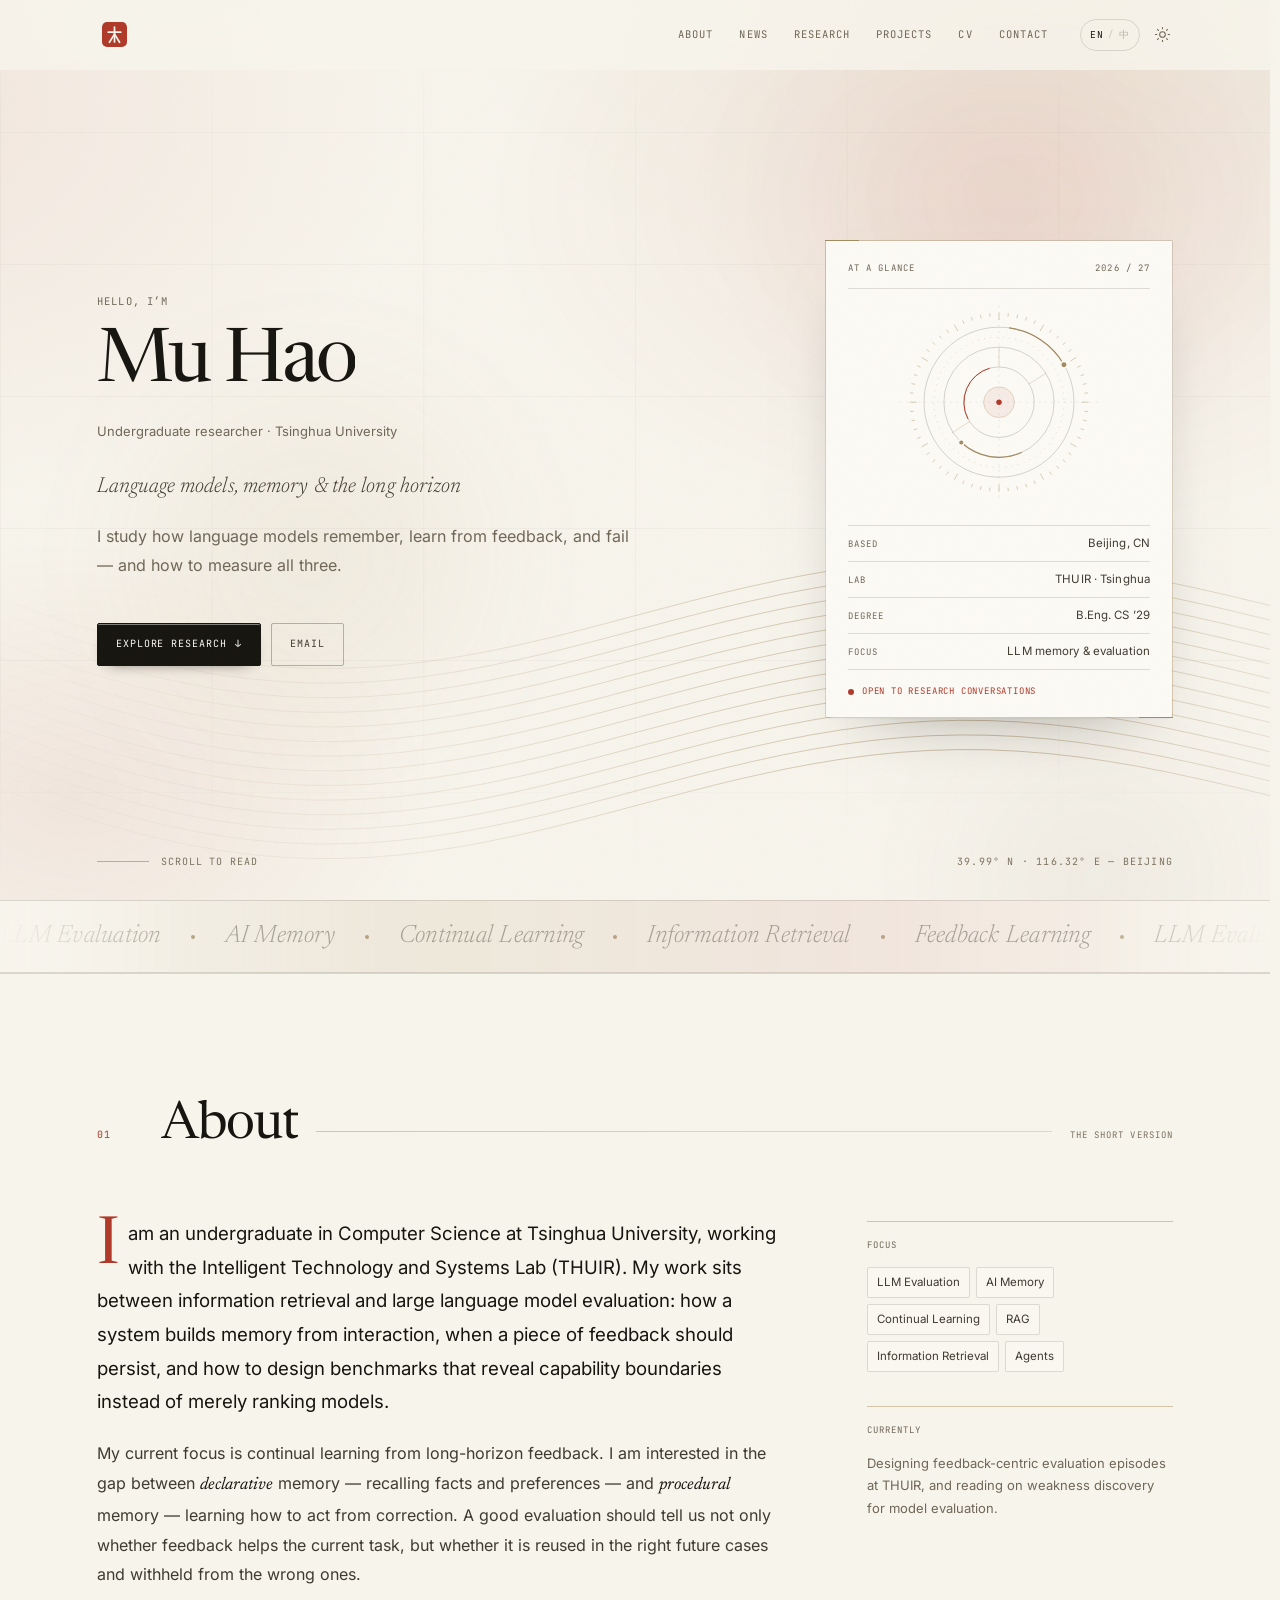
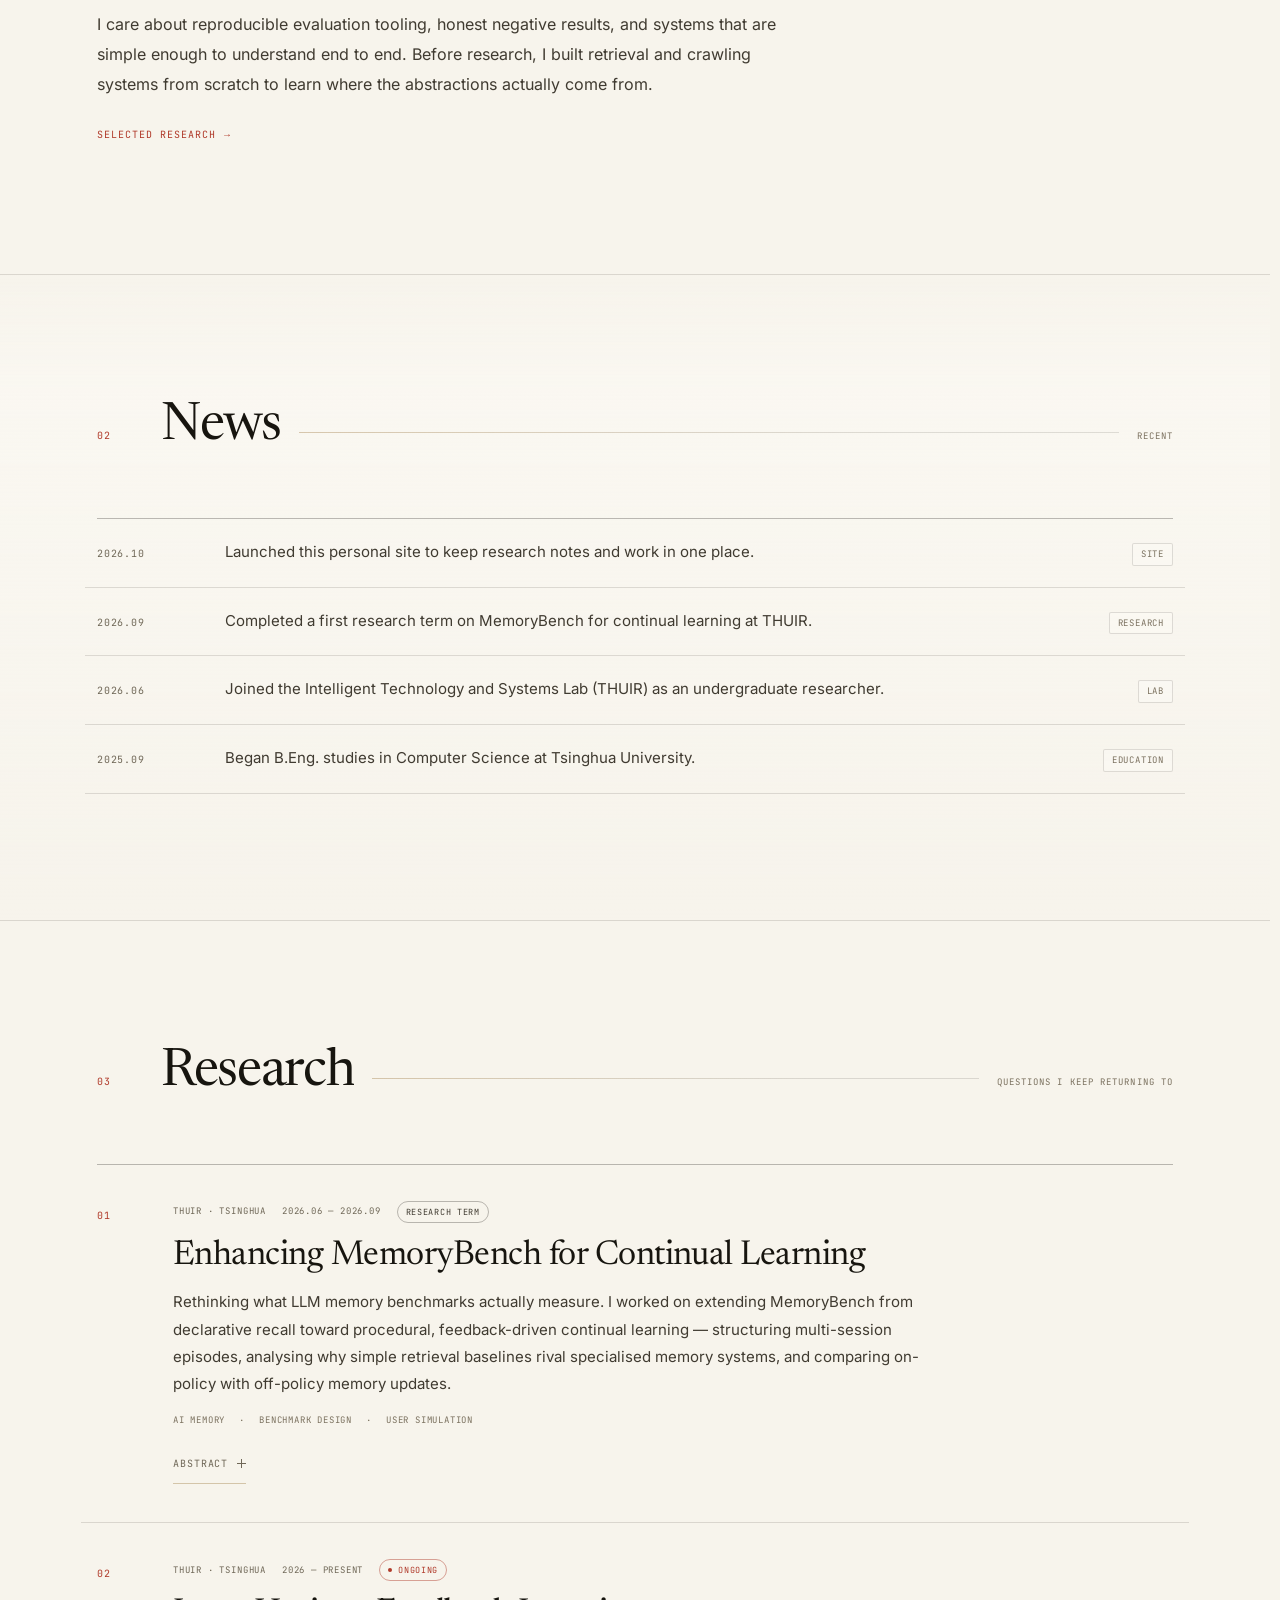
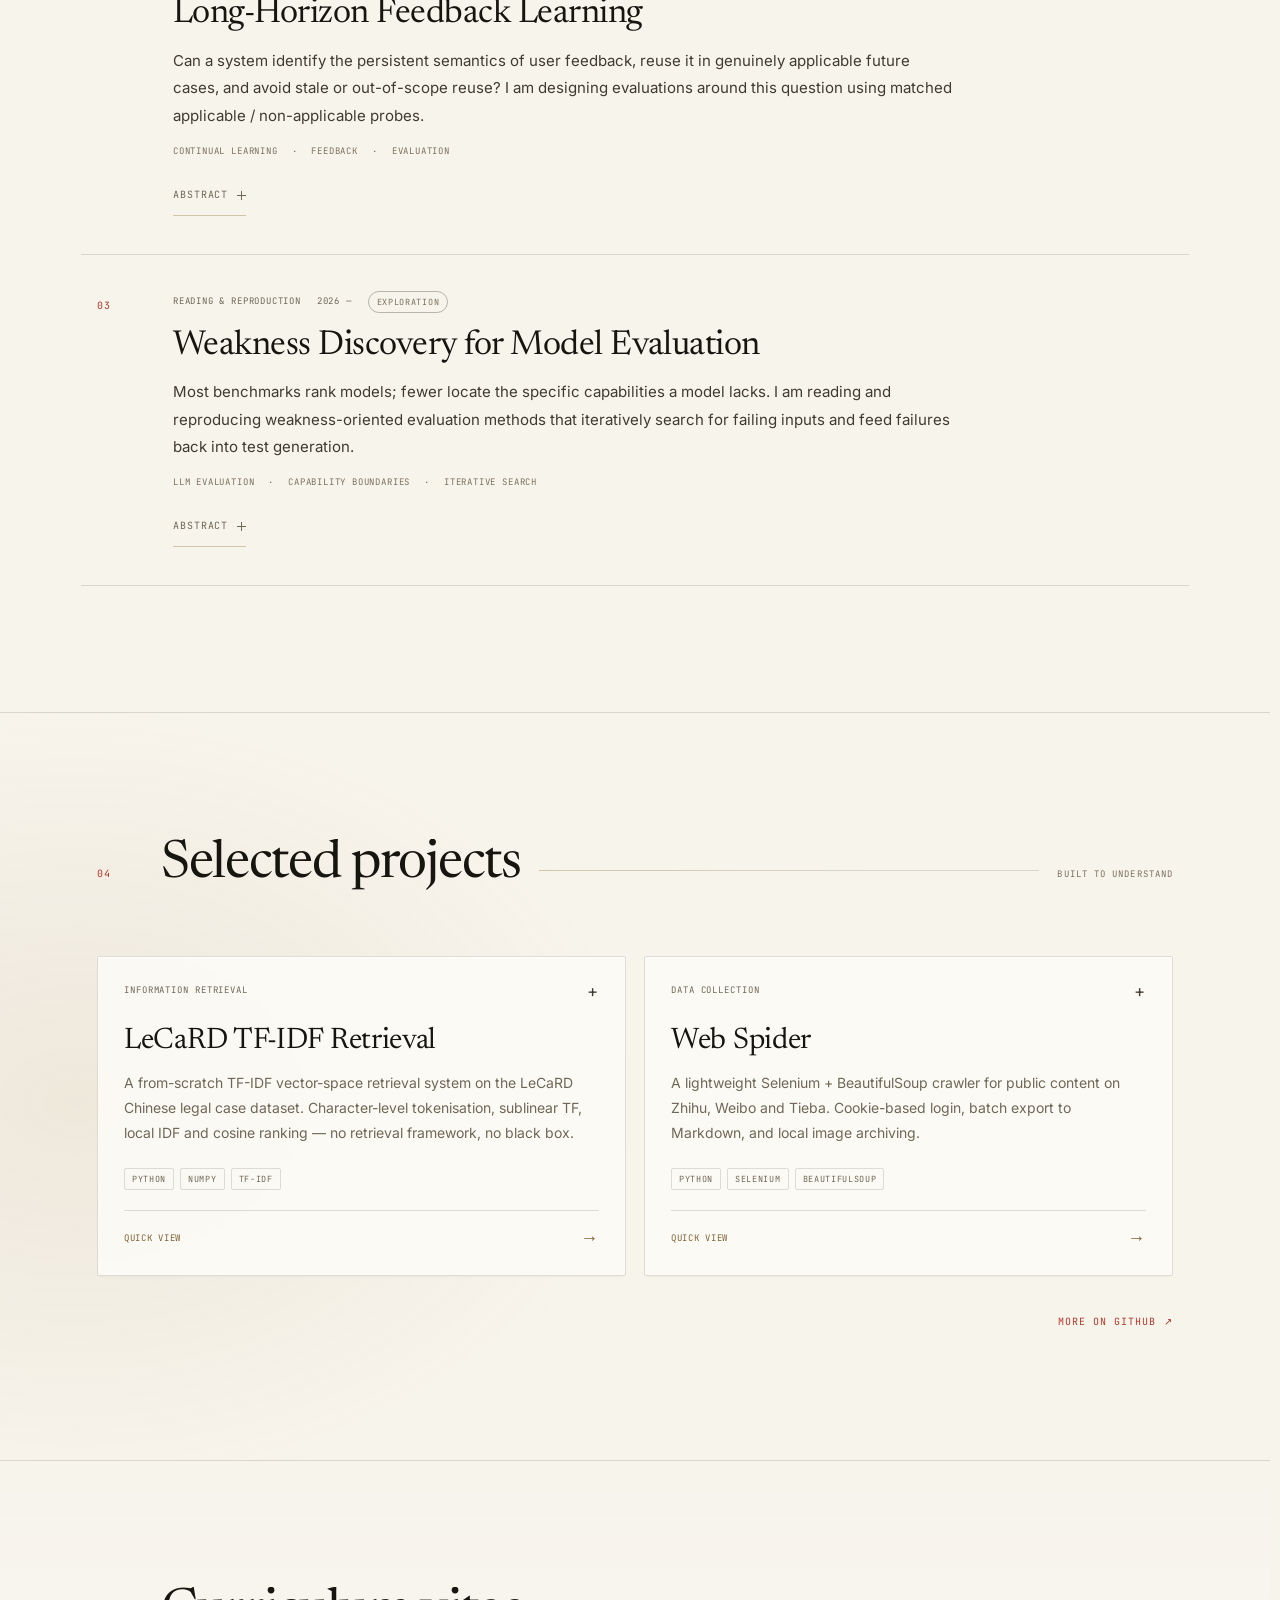
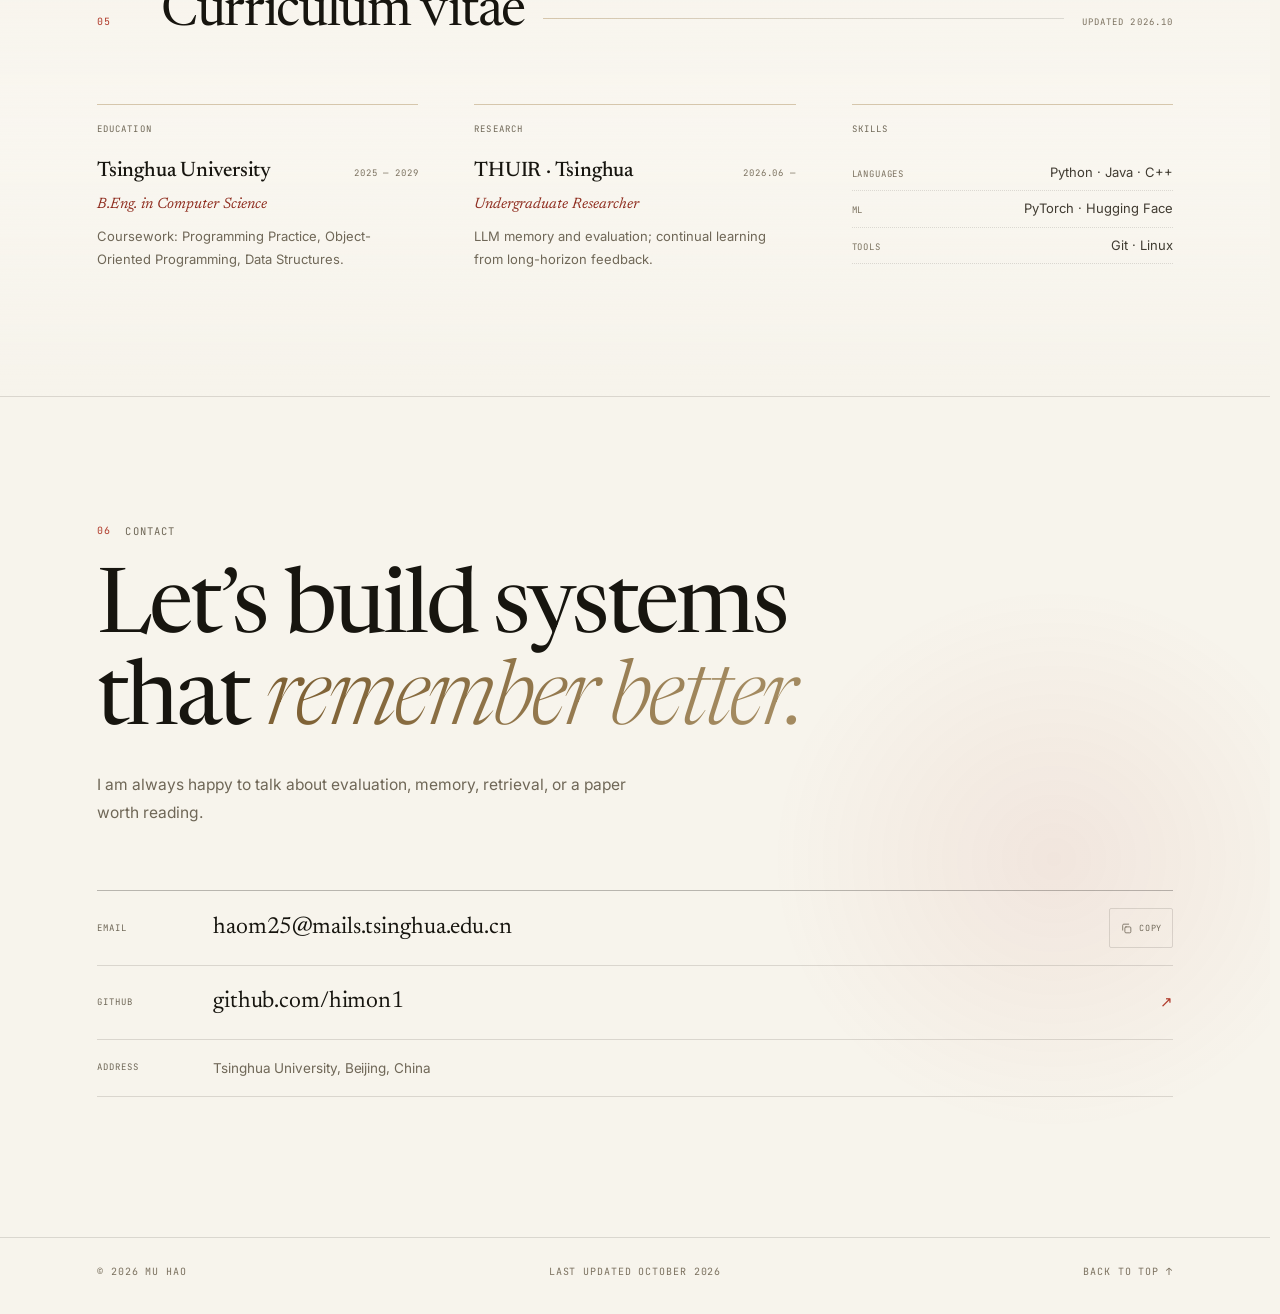
==== index.html @ 233ea1fc "Add flowing hero lines and project preview drawer; restore dial and closing theme" ====
<!doctype html>
<html lang="en" data-theme="light">
<head>
  <meta charset="utf-8">
  <meta name="viewport" content="width=device-width, initial-scale=1">
  <title>Mu Hao · LLM Evaluation &amp; Memory</title>
  <meta name="description" content="Mu Hao is an undergraduate in Computer Science at Tsinghua University, working on large language model evaluation, memory, and long-horizon feedback learning at THUIR.">
  <meta name="author" content="Mu Hao">
  <meta name="theme-color" content="#f7f4ec" media="(prefers-color-scheme: light)">
  <meta name="theme-color" content="#111210" media="(prefers-color-scheme: dark)">

  <meta property="og:type" content="profile">
  <meta property="og:title" content="Mu Hao · LLM Evaluation &amp; Memory">
  <meta property="og:description" content="Undergraduate researcher at Tsinghua University working on language model evaluation, memory, and continual learning.">
  <meta property="og:url" content="https://himon1.github.io/">
  <meta property="og:image" content="https://himon1.github.io/assets/img/social-card.png">
  <meta property="og:image:width" content="1200">
  <meta property="og:image:height" content="630">
  <meta name="twitter:card" content="summary_large_image">
  <meta name="twitter:title" content="Mu Hao · LLM Evaluation &amp; Memory">
  <meta name="twitter:description" content="Undergraduate researcher at Tsinghua University working on language model evaluation, memory, and continual learning.">
  <meta name="twitter:image" content="https://himon1.github.io/assets/img/social-card.png">

  <link rel="icon" href="assets/img/favicon.svg" type="image/svg+xml">
  <link rel="apple-touch-icon" href="assets/img/apple-touch-icon.png">
  <link rel="preload" href="assets/fonts/newsreader-latin.woff2" as="font" type="font/woff2" crossorigin>
  <link rel="preload" href="assets/fonts/newsreader-italic-latin.woff2" as="font" type="font/woff2" crossorigin>
  <link rel="preload" href="assets/fonts/inter-latin.woff2" as="font" type="font/woff2" crossorigin>
  <link rel="stylesheet" href="assets/css/style.css?v=visual-experiences">

  <script>
    // Apply the saved theme and language before first paint to avoid a flash.
    (function () {
      try {
        var t = localStorage.getItem('hm-theme');
        if (t !== 'light' && t !== 'dark') t = window.matchMedia('(prefers-color-scheme: dark)').matches ? 'dark' : 'light';
        document.documentElement.setAttribute('data-theme', t);
        var l = localStorage.getItem('hm-lang');
        if (l === 'zh' || l === 'en') document.documentElement.setAttribute('lang', l);
      } catch (e) {}
    })();
  </script>

  <script type="application/ld+json">
    {
      "@context": "https://schema.org",
      "@type": "Person",
      "name": "Mu Hao",
      "alternateName": "郝木",
      "url": "https://himon1.github.io/",
      "email": "haom25@mails.tsinghua.edu.cn",
      "affiliation": { "@type": "CollegeOrUniversity", "name": "Tsinghua University" },
      "knowsAbout": ["Large Language Models", "Information Retrieval", "LLM Evaluation", "AI Memory", "Continual Learning"],
      "sameAs": ["https://github.com/himon1"]
    }
  </script>
</head>

<body>
  <a class="skip-link" href="#main"><span data-lang="en">Skip to content</span><span data-lang="zh">跳到正文</span></a>

  <header class="site-header" id="siteHeader">
    <div class="header-inner">
      <a class="brand" href="#top" aria-label="Back to top" title="Back to top">
        <svg class="brand-seal" viewBox="0 0 64 64" aria-hidden="true">
          <rect width="64" height="64" rx="13" fill="currentColor"/>
          <g fill="none" stroke="#f7f4ec" stroke-width="4.4" stroke-linecap="round">
            <path d="M32 13v38"/><path d="M16 26h32"/><path d="M32 31 19 52"/><path d="M32 31 45 52"/>
          </g>
        </svg>
      </a>

      <nav class="nav" id="primaryNav" aria-label="Sections">
        <a href="#about" data-section="about"><span data-lang="en">About</span><span data-lang="zh">关于</span></a>
        <a href="#news" data-section="news"><span data-lang="en">News</span><span data-lang="zh">动态</span></a>
        <a href="#research" data-section="research"><span data-lang="en">Research</span><span data-lang="zh">研究</span></a>
        <a href="#projects" data-section="projects"><span data-lang="en">Projects</span><span data-lang="zh">项目</span></a>
        <a href="#cv" data-section="cv"><span data-lang="en">CV</span><span data-lang="zh">简历</span></a>
        <a href="#contact" data-section="contact"><span data-lang="en">Contact</span><span data-lang="zh">联系</span></a>
      </nav>

      <div class="controls">
        <button class="ctrl lang-btn" id="langToggle" type="button" aria-label="Switch language / 切换语言">
          <span data-lang-code="en">EN</span><span class="ctrl-sep" aria-hidden="true">/</span><span data-lang-code="zh">中</span>
        </button>
        <button class="ctrl icon-btn" id="themeToggle" type="button" aria-label="Toggle colour theme">
          <svg class="icon-sun" viewBox="0 0 24 24" aria-hidden="true"><circle cx="12" cy="12" r="4"/><path d="M12 2v2M12 20v2M4.9 4.9l1.4 1.4M17.7 17.7l1.4 1.4M2 12h2M20 12h2M4.9 19.1l1.4-1.4M17.7 6.3l1.4-1.4"/></svg>
          <svg class="icon-moon" viewBox="0 0 24 24" aria-hidden="true"><path d="M20 14.5A8.5 8.5 0 0 1 9.5 4a8.5 8.5 0 1 0 10.5 10.5Z"/></svg>
        </button>
        <button class="ctrl menu-btn" id="menuToggle" type="button" aria-expanded="false" aria-controls="primaryNav" aria-label="Open menu">
          <span></span><span></span>
        </button>
      </div>
    </div>
    <div class="read-progress" aria-hidden="true"><span id="progressBar"></span></div>
  </header>

  <div class="menu-backdrop" id="menuBackdrop" hidden aria-hidden="true"></div>

  <nav class="side-rail" id="sideRail" aria-label="Section index">
    <a href="#about" data-section="about"><span class="rail-label"><span data-lang="en">About</span><span data-lang="zh">关于</span></span><span class="rail-dot"></span></a>
    <a href="#news" data-section="news"><span class="rail-label"><span data-lang="en">News</span><span data-lang="zh">动态</span></span><span class="rail-dot"></span></a>
    <a href="#research" data-section="research"><span class="rail-label"><span data-lang="en">Research</span><span data-lang="zh">研究</span></span><span class="rail-dot"></span></a>
    <a href="#projects" data-section="projects"><span class="rail-label"><span data-lang="en">Work</span><span data-lang="zh">项目</span></span><span class="rail-dot"></span></a>
    <a href="#cv" data-section="cv"><span class="rail-label"><span data-lang="en">CV</span><span data-lang="zh">简历</span></span><span class="rail-dot"></span></a>
    <a href="#contact" data-section="contact"><span class="rail-label"><span data-lang="en">Contact</span><span data-lang="zh">联系</span></span><span class="rail-dot"></span></a>
  </nav>

  <main id="main">
    <!-- ───────────────────────────── HERO ───────────────────────────── -->
    <section class="hero" id="top">
      <div class="hero-aurora" aria-hidden="true">
        <span class="aurora aurora-1"></span>
        <span class="aurora aurora-2"></span>
        <span class="aurora aurora-3"></span>
      </div>
      <div class="hero-bg" aria-hidden="true"></div>
      <svg class="hero-flow" viewBox="0 0 1400 800" preserveAspectRatio="none" aria-hidden="true">
        <defs><linearGradient id="heroFlowGold"><stop offset="0" stop-opacity="0"/><stop offset=".35" stop-opacity=".14"/><stop offset=".75" stop-opacity=".52"/><stop offset="1" stop-opacity=".12"/></linearGradient></defs>
        <g fill="none" stroke="url(#heroFlowGold)" stroke-width="1" vector-effect="non-scaling-stroke">
          <path d="M-80.0 495.7L-47.5 505.4L-15.0 515.4L17.5 525.4L50.0 535.3L82.5 545.0L115.0 554.3L147.5 563.1L180.0 571.2L212.5 578.6L245.0 585.1L277.5 590.5L310.0 595.0L342.5 598.3L375.0 600.5L407.5 601.5L440.0 601.4L472.5 600.2L505.0 597.8L537.5 594.5L570.0 590.2L602.5 585.1L635.0 579.3L667.5 572.8L700.0 565.9L732.5 558.6L765.0 551.2L797.5 543.7L830.0 536.3L862.5 529.2L895.0 522.4L927.5 516.1L960.0 510.5L992.5 505.5L1025.0 501.4L1057.5 498.1L1090.0 495.8L1122.5 494.4L1155.0 494.0L1187.5 494.6L1220.0 496.0L1252.5 498.4L1285.0 501.6L1317.5 505.5L1350.0 510.1L1382.5 515.3L1415.0 520.8L1447.5 526.7L1480.0 532.7"/>
          <path d="M-80.0 508.7L-47.5 518.4L-15.0 528.4L17.5 538.4L50.0 548.3L82.5 558.0L115.0 567.3L147.5 576.1L180.0 584.2L212.5 591.6L245.0 598.1L277.5 603.5L310.0 608.0L342.5 611.3L375.0 613.5L407.5 614.5L440.0 614.4L472.5 613.2L505.0 610.8L537.5 607.5L570.0 603.2L602.5 598.1L635.0 592.3L667.5 585.8L700.0 578.9L732.5 571.6L765.0 564.2L797.5 556.7L830.0 549.3L862.5 542.2L895.0 535.4L927.5 529.1L960.0 523.5L992.5 518.5L1025.0 514.4L1057.5 511.1L1090.0 508.8L1122.5 507.4L1155.0 507.0L1187.5 507.6L1220.0 509.0L1252.5 511.4L1285.0 514.6L1317.5 518.5L1350.0 523.1L1382.5 528.3L1415.0 533.8L1447.5 539.7L1480.0 545.7"/>
          <path d="M-80.0 521.7L-47.5 531.4L-15.0 541.4L17.5 551.4L50.0 561.3L82.5 571.0L115.0 580.3L147.5 589.1L180.0 597.2L212.5 604.6L245.0 611.1L277.5 616.5L310.0 621.0L342.5 624.3L375.0 626.5L407.5 627.5L440.0 627.4L472.5 626.2L505.0 623.8L537.5 620.5L570.0 616.2L602.5 611.1L635.0 605.3L667.5 598.8L700.0 591.9L732.5 584.6L765.0 577.2L797.5 569.7L830.0 562.3L862.5 555.2L895.0 548.4L927.5 542.1L960.0 536.5L992.5 531.5L1025.0 527.4L1057.5 524.1L1090.0 521.8L1122.5 520.4L1155.0 520.0L1187.5 520.6L1220.0 522.0L1252.5 524.4L1285.0 527.6L1317.5 531.5L1350.0 536.1L1382.5 541.3L1415.0 546.8L1447.5 552.7L1480.0 558.7"/>
          <path d="M-80.0 534.7L-47.5 544.4L-15.0 554.4L17.5 564.4L50.0 574.3L82.5 584.0L115.0 593.3L147.5 602.1L180.0 610.2L212.5 617.6L245.0 624.1L277.5 629.5L310.0 634.0L342.5 637.3L375.0 639.5L407.5 640.5L440.0 640.4L472.5 639.2L505.0 636.8L537.5 633.5L570.0 629.2L602.5 624.1L635.0 618.3L667.5 611.8L700.0 604.9L732.5 597.6L765.0 590.2L797.5 582.7L830.0 575.3L862.5 568.2L895.0 561.4L927.5 555.1L960.0 549.5L992.5 544.5L1025.0 540.4L1057.5 537.1L1090.0 534.8L1122.5 533.4L1155.0 533.0L1187.5 533.6L1220.0 535.0L1252.5 537.4L1285.0 540.6L1317.5 544.5L1350.0 549.1L1382.5 554.3L1415.0 559.8L1447.5 565.7L1480.0 571.7"/>
          <path d="M-80.0 547.7L-47.5 557.4L-15.0 567.4L17.5 577.4L50.0 587.3L82.5 597.0L115.0 606.3L147.5 615.1L180.0 623.2L212.5 630.6L245.0 637.1L277.5 642.5L310.0 647.0L342.5 650.3L375.0 652.5L407.5 653.5L440.0 653.4L472.5 652.2L505.0 649.8L537.5 646.5L570.0 642.2L602.5 637.1L635.0 631.3L667.5 624.8L700.0 617.9L732.5 610.6L765.0 603.2L797.5 595.7L830.0 588.3L862.5 581.2L895.0 574.4L927.5 568.1L960.0 562.5L992.5 557.5L1025.0 553.4L1057.5 550.1L1090.0 547.8L1122.5 546.4L1155.0 546.0L1187.5 546.6L1220.0 548.0L1252.5 550.4L1285.0 553.6L1317.5 557.5L1350.0 562.1L1382.5 567.3L1415.0 572.8L1447.5 578.7L1480.0 584.7"/>
          <path d="M-80.0 560.7L-47.5 570.4L-15.0 580.4L17.5 590.4L50.0 600.3L82.5 610.0L115.0 619.3L147.5 628.1L180.0 636.2L212.5 643.6L245.0 650.1L277.5 655.5L310.0 660.0L342.5 663.3L375.0 665.5L407.5 666.5L440.0 666.4L472.5 665.2L505.0 662.8L537.5 659.5L570.0 655.2L602.5 650.1L635.0 644.3L667.5 637.8L700.0 630.9L732.5 623.6L765.0 616.2L797.5 608.7L830.0 601.3L862.5 594.2L895.0 587.4L927.5 581.1L960.0 575.5L992.5 570.5L1025.0 566.4L1057.5 563.1L1090.0 560.8L1122.5 559.4L1155.0 559.0L1187.5 559.6L1220.0 561.0L1252.5 563.4L1285.0 566.6L1317.5 570.5L1350.0 575.1L1382.5 580.3L1415.0 585.8L1447.5 591.7L1480.0 597.7"/>
          <path d="M-80.0 573.7L-47.5 583.4L-15.0 593.4L17.5 603.4L50.0 613.3L82.5 623.0L115.0 632.3L147.5 641.1L180.0 649.2L212.5 656.6L245.0 663.1L277.5 668.5L310.0 673.0L342.5 676.3L375.0 678.5L407.5 679.5L440.0 679.4L472.5 678.2L505.0 675.8L537.5 672.5L570.0 668.2L602.5 663.1L635.0 657.3L667.5 650.8L700.0 643.9L732.5 636.6L765.0 629.2L797.5 621.7L830.0 614.3L862.5 607.2L895.0 600.4L927.5 594.1L960.0 588.5L992.5 583.5L1025.0 579.4L1057.5 576.1L1090.0 573.8L1122.5 572.4L1155.0 572.0L1187.5 572.6L1220.0 574.0L1252.5 576.4L1285.0 579.6L1317.5 583.5L1350.0 588.1L1382.5 593.3L1415.0 598.8L1447.5 604.7L1480.0 610.7"/>
          <path d="M-80.0 586.7L-47.5 596.4L-15.0 606.4L17.5 616.4L50.0 626.3L82.5 636.0L115.0 645.3L147.5 654.1L180.0 662.2L212.5 669.6L245.0 676.1L277.5 681.5L310.0 686.0L342.5 689.3L375.0 691.5L407.5 692.5L440.0 692.4L472.5 691.2L505.0 688.8L537.5 685.5L570.0 681.2L602.5 676.1L635.0 670.3L667.5 663.8L700.0 656.9L732.5 649.6L765.0 642.2L797.5 634.7L830.0 627.3L862.5 620.2L895.0 613.4L927.5 607.1L960.0 601.5L992.5 596.5L1025.0 592.4L1057.5 589.1L1090.0 586.8L1122.5 585.4L1155.0 585.0L1187.5 585.6L1220.0 587.0L1252.5 589.4L1285.0 592.6L1317.5 596.5L1350.0 601.1L1382.5 606.3L1415.0 611.8L1447.5 617.7L1480.0 623.7"/>
          <path d="M-80.0 599.7L-47.5 609.4L-15.0 619.4L17.5 629.4L50.0 639.3L82.5 649.0L115.0 658.3L147.5 667.1L180.0 675.2L212.5 682.6L245.0 689.1L277.5 694.5L310.0 699.0L342.5 702.3L375.0 704.5L407.5 705.5L440.0 705.4L472.5 704.2L505.0 701.8L537.5 698.5L570.0 694.2L602.5 689.1L635.0 683.3L667.5 676.8L700.0 669.9L732.5 662.6L765.0 655.2L797.5 647.7L830.0 640.3L862.5 633.2L895.0 626.4L927.5 620.1L960.0 614.5L992.5 609.5L1025.0 605.4L1057.5 602.1L1090.0 599.8L1122.5 598.4L1155.0 598.0L1187.5 598.6L1220.0 600.0L1252.5 602.4L1285.0 605.6L1317.5 609.5L1350.0 614.1L1382.5 619.3L1415.0 624.8L1447.5 630.7L1480.0 636.7"/>
          <path d="M-80.0 612.7L-47.5 622.4L-15.0 632.4L17.5 642.4L50.0 652.3L82.5 662.0L115.0 671.3L147.5 680.1L180.0 688.2L212.5 695.6L245.0 702.1L277.5 707.5L310.0 712.0L342.5 715.3L375.0 717.5L407.5 718.5L440.0 718.4L472.5 717.2L505.0 714.8L537.5 711.5L570.0 707.2L602.5 702.1L635.0 696.3L667.5 689.8L700.0 682.9L732.5 675.6L765.0 668.2L797.5 660.7L830.0 653.3L862.5 646.2L895.0 639.4L927.5 633.1L960.0 627.5L992.5 622.5L1025.0 618.4L1057.5 615.1L1090.0 612.8L1122.5 611.4L1155.0 611.0L1187.5 611.6L1220.0 613.0L1252.5 615.4L1285.0 618.6L1317.5 622.5L1350.0 627.1L1382.5 632.3L1415.0 637.8L1447.5 643.7L1480.0 649.7"/>
          <path d="M-80.0 625.7L-47.5 635.4L-15.0 645.4L17.5 655.4L50.0 665.3L82.5 675.0L115.0 684.3L147.5 693.1L180.0 701.2L212.5 708.6L245.0 715.1L277.5 720.5L310.0 725.0L342.5 728.3L375.0 730.5L407.5 731.5L440.0 731.4L472.5 730.2L505.0 727.8L537.5 724.5L570.0 720.2L602.5 715.1L635.0 709.3L667.5 702.8L700.0 695.9L732.5 688.6L765.0 681.2L797.5 673.7L830.0 666.3L862.5 659.2L895.0 652.4L927.5 646.1L960.0 640.5L992.5 635.5L1025.0 631.4L1057.5 628.1L1090.0 625.8L1122.5 624.4L1155.0 624.0L1187.5 624.6L1220.0 626.0L1252.5 628.4L1285.0 631.6L1317.5 635.5L1350.0 640.1L1382.5 645.3L1415.0 650.8L1447.5 656.7L1480.0 662.7"/>
          <path d="M-80.0 638.7L-47.5 648.4L-15.0 658.4L17.5 668.4L50.0 678.3L82.5 688.0L115.0 697.3L147.5 706.1L180.0 714.2L212.5 721.6L245.0 728.1L277.5 733.5L310.0 738.0L342.5 741.3L375.0 743.5L407.5 744.5L440.0 744.4L472.5 743.2L505.0 740.8L537.5 737.5L570.0 733.2L602.5 728.1L635.0 722.3L667.5 715.8L700.0 708.9L732.5 701.6L765.0 694.2L797.5 686.7L830.0 679.3L862.5 672.2L895.0 665.4L927.5 659.1L960.0 653.5L992.5 648.5L1025.0 644.4L1057.5 641.1L1090.0 638.8L1122.5 637.4L1155.0 637.0L1187.5 637.6L1220.0 639.0L1252.5 641.4L1285.0 644.6L1317.5 648.5L1350.0 653.1L1382.5 658.3L1415.0 663.8L1447.5 669.7L1480.0 675.7"/>
          <path d="M-80.0 651.7L-47.5 661.4L-15.0 671.4L17.5 681.4L50.0 691.3L82.5 701.0L115.0 710.3L147.5 719.1L180.0 727.2L212.5 734.6L245.0 741.1L277.5 746.5L310.0 751.0L342.5 754.3L375.0 756.5L407.5 757.5L440.0 757.4L472.5 756.2L505.0 753.8L537.5 750.5L570.0 746.2L602.5 741.1L635.0 735.3L667.5 728.8L700.0 721.9L732.5 714.6L765.0 707.2L797.5 699.7L830.0 692.3L862.5 685.2L895.0 678.4L927.5 672.1L960.0 666.5L992.5 661.5L1025.0 657.4L1057.5 654.1L1090.0 651.8L1122.5 650.4L1155.0 650.0L1187.5 650.6L1220.0 652.0L1252.5 654.4L1285.0 657.6L1317.5 661.5L1350.0 666.1L1382.5 671.3L1415.0 676.8L1447.5 682.7L1480.0 688.7"/>
          <path d="M-80.0 664.7L-47.5 674.4L-15.0 684.4L17.5 694.4L50.0 704.3L82.5 714.0L115.0 723.3L147.5 732.1L180.0 740.2L212.5 747.6L245.0 754.1L277.5 759.5L310.0 764.0L342.5 767.3L375.0 769.5L407.5 770.5L440.0 770.4L472.5 769.2L505.0 766.8L537.5 763.5L570.0 759.2L602.5 754.1L635.0 748.3L667.5 741.8L700.0 734.9L732.5 727.6L765.0 720.2L797.5 712.7L830.0 705.3L862.5 698.2L895.0 691.4L927.5 685.1L960.0 679.5L992.5 674.5L1025.0 670.4L1057.5 667.1L1090.0 664.8L1122.5 663.4L1155.0 663.0L1187.5 663.6L1220.0 665.0L1252.5 667.4L1285.0 670.6L1317.5 674.5L1350.0 679.1L1382.5 684.3L1415.0 689.8L1447.5 695.7L1480.0 701.7"/>
        </g>
      </svg>
      <div class="wrap hero-grid">
        <div class="hero-main">
          <p class="eyebrow hero-eyebrow">
            <span data-lang="en">Hello, I’m</span>
            <span data-lang="zh">你好，我是</span>
          </p>

          <h1 class="hero-title">
            <span data-lang="en">Mu Hao</span>
            <span data-lang="zh">郝木</span>
          </h1>

          <p class="hero-role">
            <span data-lang="en">Undergraduate researcher · Tsinghua University</span>
            <span data-lang="zh">清华大学 · 计算机系本科生</span>
          </p>

          <p class="hero-sub">
            <span data-lang="en">Language models, memory &amp; the long horizon</span>
            <span data-lang="zh">大模型 · 记忆 · 长程反馈学习</span>
          </p>

          <p class="hero-lede">
            <span data-lang="en">I study how language models remember, learn from feedback, and fail — and how to measure all three.</span>
            <span data-lang="zh">我研究大模型如何记忆、如何从反馈中持续学习、又会在哪里失败——以及如何把这三件事测量清楚。</span>
          </p>

          <div class="hero-actions">
            <a class="btn btn-primary" href="#research">
              <span data-lang="en">Explore research</span><span data-lang="zh">看看研究</span>
              <span class="btn-arrow" aria-hidden="true">↓</span>
            </a>
            <a class="btn" href="mailto:haom25@mails.tsinghua.edu.cn">
              <span data-lang="en">Email</span><span data-lang="zh">邮件</span>
            </a>
          </div>
        </div>

        <aside class="dossier" id="dossier" aria-label="Profile card">
          <div class="dossier-glow" aria-hidden="true"></div>
          <div class="dossier-head">
            <span class="mono"><span data-lang="en">At a glance</span><span data-lang="zh">个人概况</span></span>
            <span class="mono">2026 / 27</span>
          </div>

          <div class="mark" aria-hidden="true">
            <svg class="memory-dial" viewBox="0 0 300 228" fill="none">
              <path class="dial-axis" d="M40 112h220M150 5v214"/>
              <path class="dial-ticks" d="M150.00 21.00l0.00 -8.00M159.93 17.52l0.42 -3.98M169.75 19.08l0.83 -3.91M179.36 21.65l1.24 -3.80M188.64 25.21l1.63 -3.65M195.50 33.19l4.00 -6.93M205.84 35.14l2.35 -3.24M213.57 41.40l2.68 -2.97M220.60 48.43l2.97 -2.68M226.86 56.16l3.24 -2.35M228.81 66.50l6.93 -4.00M236.79 73.36l3.65 -1.63M240.35 82.64l3.80 -1.24M242.92 92.25l3.91 -0.83M244.48 102.07l3.98 -0.42M241.00 112.00l8.00 0.00M244.48 121.93l3.98 0.42M242.92 131.75l3.91 0.83M240.35 141.36l3.80 1.24M236.79 150.64l3.65 1.63M228.81 157.50l6.93 4.00M226.86 167.84l3.24 2.35M220.60 175.57l2.97 2.68M213.57 182.60l2.68 2.97M205.84 188.86l2.35 3.24M195.50 190.81l4.00 6.93M188.64 198.79l1.63 3.65M179.36 202.35l1.24 3.80M169.75 204.92l0.83 3.91M159.93 206.48l0.42 3.98M150.00 203.00l0.00 8.00M140.07 206.48l-0.42 3.98M130.25 204.92l-0.83 3.91M120.64 202.35l-1.24 3.80M111.36 198.79l-1.63 3.65M104.50 190.81l-4.00 6.93M94.16 188.86l-2.35 3.24M86.43 182.60l-2.68 2.97M79.40 175.57l-2.97 2.68M73.14 167.84l-3.24 2.35M71.19 157.50l-6.93 4.00M63.21 150.64l-3.65 1.63M59.65 141.36l-3.80 1.24M57.08 131.75l-3.91 0.83M55.52 121.93l-3.98 0.42M59.00 112.00l-8.00 0.00M55.52 102.07l-3.98 -0.42M57.08 92.25l-3.91 -0.83M59.65 82.64l-3.80 -1.24M63.21 73.36l-3.65 -1.63M71.19 66.50l-6.93 -4.00M73.14 56.16l-3.24 -2.35M79.40 48.43l-2.97 -2.68M86.43 41.40l-2.68 -2.97M94.16 35.14l-2.35 -3.24M104.50 33.19l-4.00 -6.93M111.36 25.21l-1.63 -3.65M120.64 21.65l-1.24 -3.80M130.25 19.08l-0.83 -3.91M140.07 17.52l-0.42 -3.98"/>
              <circle class="dial-guide" cx="150" cy="112" r="83"/>
              <circle class="dial-guide" cx="150" cy="112" r="61"/>
              <circle class="dial-guide" cx="150" cy="112" r="39"/>
              <circle class="dial-dashes" cx="150" cy="112" r="72" stroke-dasharray="1 6"/>
              <g class="dial-orbit">
                <path class="dial-arc" d="M161.55 29.81A83 83 0 0 1 221.88 70.50"/>
                <path class="dial-arc" d="M174.81 167.73A61 61 0 0 1 108.40 156.61"/>
                <circle class="dial-node" cx="221.88" cy="70.5" r="3.5"/>
                <circle class="dial-node" cx="108.24" cy="156.52" r="3"/>
              </g>
              <path class="dial-accent" d="M115.57 130.31A39 39 0 0 1 139.25 74.51"/>
              <path class="dial-link" d="M150 73v-22m33 41 19-12m-84 53-20 13"/>
              <circle class="dial-core" cx="150" cy="112" r="17"/>
              <circle class="dial-center" cx="150" cy="112" r="3"/>
            </svg>
          </div>

          <dl class="dossier-rows">
            <div><dt><span data-lang="en">Based</span><span data-lang="zh">坐标</span></dt><dd>Beijing, CN</dd></div>
            <div><dt><span data-lang="en">Lab</span><span data-lang="zh">实验室</span></dt><dd>THUIR · Tsinghua</dd></div>
            <div><dt><span data-lang="en">Degree</span><span data-lang="zh">学位</span></dt><dd>B.Eng. CS ’29</dd></div>
            <div><dt><span data-lang="en">Focus</span><span data-lang="zh">方向</span></dt><dd><span data-lang="en">LLM memory &amp; evaluation</span><span data-lang="zh">大模型记忆与评测</span></dd></div>
          </dl>

          <p class="dossier-status"><span class="status-dot" aria-hidden="true"></span><span data-lang="en">Open to research conversations</span><span data-lang="zh">欢迎交流合作</span></p>
        </aside>
      </div>

      <div class="wrap hero-foot">
        <span class="scroll-cue mono"><span class="scroll-line" aria-hidden="true"></span>Scroll to read</span>
        <span class="hero-keywords mono">39.99° N · 116.32° E — Beijing</span>
      </div>
    </section>

    <div class="marquee" aria-hidden="true">
      <div class="marquee-track">
        <div class="marquee-group">
          <span>LLM Evaluation</span><i></i>
          <span>AI Memory</span><i></i>
          <span>Continual Learning</span><i></i>
          <span>Information Retrieval</span><i></i>
          <span>Feedback Learning</span><i></i>
        </div>
        <div class="marquee-group">
          <span>LLM Evaluation</span><i></i>
          <span>AI Memory</span><i></i>
          <span>Continual Learning</span><i></i>
          <span>Information Retrieval</span><i></i>
          <span>Feedback Learning</span><i></i>
        </div>
      </div>
    </div>

    <!-- ───────────────────────────── ABOUT ───────────────────────────── -->
    <section class="section" id="about">
      <div class="wrap">
        <header class="section-head reveal">
          <span class="section-no">01</span>
          <h2 class="section-title"><span data-lang="en">About</span><span data-lang="zh">关于</span></h2>
          <span class="section-rule" aria-hidden="true"></span>
          <span class="section-note mono"><span data-lang="en">The short version</span><span data-lang="zh">简短版</span></span>
        </header>

        <div class="about-grid">
          <div class="about-body reveal">
            <p class="dropcap">
              <span data-lang="en">I am an undergraduate in Computer Science at Tsinghua University, working with the Intelligent Technology and Systems Lab (THUIR). My work sits between information retrieval and large language model evaluation: how a system builds memory from interaction, when a piece of feedback should persist, and how to design benchmarks that reveal capability boundaries instead of merely ranking models.</span>
              <span data-lang="zh">我是清华大学计算机系本科生，目前在智能技术与系统实验室（THUIR）参与研究。我的工作位于信息检索与大模型评测之间：系统如何从交互中构建记忆，一条反馈应当在何时持续生效，以及如何设计能够暴露能力边界、而不只是给模型排名的评测。</span>
            </p>
            <p>
              <span data-lang="en">My current focus is continual learning from long-horizon feedback. I am interested in the gap between <em>declarative</em> memory — recalling facts and preferences — and <em>procedural</em> memory — learning how to act from correction. A good evaluation should tell us not only whether feedback helps the current task, but whether it is reused in the right future cases and withheld from the wrong ones.</span>
              <span data-lang="zh">目前我关注长程反馈驱动的持续学习，尤其关心<em>陈述性记忆</em>（记住事实与偏好）与<em>程序性记忆</em>（从纠正中学会如何行动）之间的差距。好的评测不应只回答“反馈是否改善了当前任务”，还要回答它是否被用在了正确的未来场景里，以及是否被错误地越界复用。</span>
            </p>
            <p>
              <span data-lang="en">I care about reproducible evaluation tooling, honest negative results, and systems that are simple enough to understand end to end. Before research, I built retrieval and crawling systems from scratch to learn where the abstractions actually come from.</span>
              <span data-lang="zh">我在意可复现的评测工具、诚实的负结果，以及简单到可以被完整理解的系统。在正式进入研究之前，我从零实现过检索与爬虫系统，想弄清楚那些抽象究竟从哪里来。</span>
            </p>

            <a class="text-link" href="#research"><span data-lang="en">Selected research</span><span data-lang="zh">查看研究</span><span aria-hidden="true">→</span></a>
          </div>

          <aside class="about-side reveal" style="--d: 80ms">
            <div class="side-block">
              <span class="mono side-label"><span data-lang="en">Focus</span><span data-lang="zh">关注方向</span></span>
              <ul class="tag-list">
                <li>LLM Evaluation</li>
                <li>AI Memory</li>
                <li>Continual Learning</li>
                <li>RAG</li>
                <li>Information Retrieval</li>
                <li>Agents</li>
              </ul>
            </div>
            <div class="side-block">
              <span class="mono side-label"><span data-lang="en">Currently</span><span data-lang="zh">最近在做</span></span>
              <p class="side-note">
                <span data-lang="en">Designing feedback-centric evaluation episodes at THUIR, and reading on weakness discovery for model evaluation.</span>
                <span data-lang="zh">在 THUIR 设计以反馈为中心的评测任务，同时阅读模型弱点发现方向的工作。</span>
              </p>
            </div>
          </aside>
        </div>
      </div>
    </section>

    <!-- ───────────────────────────── NEWS ───────────────────────────── -->
    <section class="section" id="news">
      <div class="wrap">
        <header class="section-head reveal">
          <span class="section-no">02</span>
          <h2 class="section-title"><span data-lang="en">News</span><span data-lang="zh">动态</span></h2>
          <span class="section-rule" aria-hidden="true"></span>
          <span class="section-note mono"><span data-lang="en">Recent</span><span data-lang="zh">近期</span></span>
        </header>

        <div class="news-list">
          <div class="news-item reveal">
            <time class="mono" datetime="2026-10">2026.10</time>
            <p><span data-lang="en">Launched this personal site to keep research notes and work in one place.</span><span data-lang="zh">上线个人主页，用来集中记录研究与工作。</span></p>
            <span class="news-tag mono"><span data-lang="en">Site</span><span data-lang="zh">主页</span></span>
          </div>
          <div class="news-item reveal">
            <time class="mono" datetime="2026-09">2026.09</time>
            <p><span data-lang="en">Completed a first research term on MemoryBench for continual learning at THUIR.</span><span data-lang="zh">在 THUIR 完成 MemoryBench 持续学习方向的第一个研究阶段。</span></p>
            <span class="news-tag mono"><span data-lang="en">Research</span><span data-lang="zh">研究</span></span>
          </div>
          <div class="news-item reveal">
            <time class="mono" datetime="2026-06">2026.06</time>
            <p><span data-lang="en">Joined the Intelligent Technology and Systems Lab (THUIR) as an undergraduate researcher.</span><span data-lang="zh">加入智能技术与系统实验室（THUIR），开始本科科研训练。</span></p>
            <span class="news-tag mono"><span data-lang="en">Lab</span><span data-lang="zh">实验室</span></span>
          </div>
          <div class="news-item reveal">
            <time class="mono" datetime="2025-09">2025.09</time>
            <p><span data-lang="en">Began B.Eng. studies in Computer Science at Tsinghua University.</span><span data-lang="zh">进入清华大学计算机系学习。</span></p>
            <span class="news-tag mono"><span data-lang="en">Education</span><span data-lang="zh">教育</span></span>
          </div>
        </div>
      </div>
    </section>

    <!-- ─────────────────────────── RESEARCH ─────────────────────────── -->
    <section class="section" id="research">
      <div class="wrap">
        <header class="section-head reveal">
          <span class="section-no">03</span>
          <h2 class="section-title"><span data-lang="en">Research</span><span data-lang="zh">研究</span></h2>
          <span class="section-rule" aria-hidden="true"></span>
          <span class="section-note mono"><span data-lang="en">Questions I keep returning to</span><span data-lang="zh">持续追问的问题</span></span>
        </header>

        <div class="research-list">
          <article class="research-item reveal" data-index="01">
            <span class="research-no">01</span>
            <div class="research-body">
              <div class="research-meta mono">
                <span>THUIR · Tsinghua</span>
                <span>2026.06 — 2026.09</span>
                <span class="pill"><span data-lang="en">Research term</span><span data-lang="zh">研究阶段</span></span>
              </div>
              <h3>Enhancing MemoryBench for Continual Learning</h3>
              <p>
                <span data-lang="en">Rethinking what LLM memory benchmarks actually measure. I worked on extending MemoryBench from declarative recall toward procedural, feedback-driven continual learning — structuring multi-session episodes, analysing why simple retrieval baselines rival specialised memory systems, and comparing on-policy with off-policy memory updates.</span>
                <span data-lang="zh">重新审视大模型记忆评测究竟在测什么。我参与将 MemoryBench 从陈述性回忆推进到程序性的、反馈驱动的持续学习：设计多 session 的任务片段，分析为什么简单的检索基线能够比肩专门的记忆系统，并比较 on-policy 与 off-policy 的记忆更新方式。</span>
              </p>
              <ul class="topic-list mono">
                <li>AI Memory</li><li>Benchmark Design</li><li>User Simulation</li>
              </ul>

              <details class="research-more">
                <summary><span class="mono"><span data-lang="en">Abstract</span><span data-lang="zh">展开摘要</span></span><span class="plus" aria-hidden="true"></span></summary>
                <div class="details-body">
                  <p>
                    <span data-lang="en">MemoryBench organises evaluation as a loop between a task provider, a user simulator, the system under test, and a performance monitor. Its most useful move is to separate declarative memory from procedural memory: most systems retrieve facts reasonably well, but few turn feedback into a reusable policy. In this project I helped design feedback-centric episodes and examined when retrieved context, rather than a sophisticated memory module, is enough.</span>
                    <span data-lang="zh">MemoryBench 把评测组织成 Task Provider、User Simulator、被测系统与 Performance Monitor 之间的循环。它最有价值的一点，是把陈述性记忆与程序性记忆分开：多数系统都能较好地检索事实，但很少有系统能把反馈转化为可复用的策略。在这个项目里，我参与设计以反馈为中心的任务片段，并考察在什么情况下检索到的上下文本身就足够，而不需要复杂的记忆模块。</span>
                  </p>
                </div>
              </details>
            </div>
          </article>

          <article class="research-item reveal" data-index="02">
            <span class="research-no">02</span>
            <div class="research-body">
              <div class="research-meta mono">
                <span>THUIR · Tsinghua</span>
                <span>2026 — Present</span>
                <span class="pill pill-live"><span class="status-dot" aria-hidden="true"></span><span data-lang="en">Ongoing</span><span data-lang="zh">进行中</span></span>
              </div>
              <h3>Long-Horizon Feedback Learning</h3>
              <p>
                <span data-lang="en">Can a system identify the persistent semantics of user feedback, reuse it in genuinely applicable future cases, and avoid stale or out-of-scope reuse? I am designing evaluations around this question using matched applicable / non-applicable probes.</span>
                <span data-lang="zh">系统能否识别用户反馈中持久有效的语义，在真正适用的未来场景中复用它，同时避免过期或越界复用？围绕这个问题，我正在用成对的“适用 / 不适用”探针设计评测。</span>
              </p>
              <ul class="topic-list mono">
                <li>Continual Learning</li><li>Feedback</li><li>Evaluation</li>
              </ul>

              <details class="research-more">
                <summary><span class="mono"><span data-lang="en">Abstract</span><span data-lang="zh">展开摘要</span></span><span class="plus" aria-hidden="true"></span></summary>
                <div class="details-body">
                  <p>
                    <span data-lang="en">Feedback is not the same as preference. A single comment can mix task quality, audience, and duration: “This email is too long; keep executive updates to five sentences from now on.” I am formalising feedback scope along temporal horizons (response, session, artifact, project, indefinite) and applicability predicates (user, task family, audience, domain), then measuring both helpful reuse and harmful over-generalisation.</span>
                    <span data-lang="zh">反馈并不等同于偏好。同一条评论可能同时包含任务质量、受众与时效性：“这封邮件太长了；以后给高管写进展时控制在五句话以内。”我正尝试把反馈的适用范围形式化为时间跨度（当前回答、会话、产物、项目、无限期）与适用谓词（用户、任务族、受众、领域），并同时测量有益复用与有害的过度泛化。</span>
                  </p>
                </div>
              </details>
            </div>
          </article>

          <article class="research-item reveal" data-index="03">
            <span class="research-no">03</span>
            <div class="research-body">
              <div class="research-meta mono">
                <span>Reading &amp; reproduction</span>
                <span>2026 —</span>
                <span class="pill pill-quiet"><span data-lang="en">Exploration</span><span data-lang="zh">探索</span></span>
              </div>
              <h3>Weakness Discovery for Model Evaluation</h3>
              <p>
                <span data-lang="en">Most benchmarks rank models; fewer locate the specific capabilities a model lacks. I am reading and reproducing weakness-oriented evaluation methods that iteratively search for failing inputs and feed failures back into test generation.</span>
                <span data-lang="zh">多数 benchmark 用于给模型排名，却较少定位模型具体缺失的能力。我正在阅读并复现以“弱点发现”为导向的评测方法：迭代搜索失败输入，再把失败案例反馈给测试生成。</span>
              </p>
              <ul class="topic-list mono">
                <li>LLM Evaluation</li><li>Capability Boundaries</li><li>Iterative Search</li>
              </ul>

              <details class="research-more">
                <summary><span class="mono"><span data-lang="en">Abstract</span><span data-lang="zh">展开摘要</span></span><span class="plus" aria-hidden="true"></span></summary>
                <div class="details-body">
                  <p>
                    <span data-lang="en">Work such as AUTODETECT frames evaluation as a loop between an examiner, a questioner, and an assessor: build a taxonomy of tasks, generate targeted probes, score responses, and turn low-scoring cases into new search seeds. I am interested in whether such loops produce transferable diagnoses or merely overfit to a judge, and how to make discovered weaknesses actionable for training.</span>
                    <span data-lang="zh">AUTODETECT 一类工作把评测组织为 Examiner、Questioner 与 Assessor 之间的循环：构建任务知识体系、生成针对性问题、给回答打分，再把低分案例变成新的搜索起点。我关心这种循环产生的是可迁移的诊断，还是仅仅过拟合了某个 judge，以及如何让发现的弱点真正可用于训练。</span>
                  </p>
                </div>
              </details>
            </div>
          </article>
        </div>
      </div>
    </section>

    <!-- ─────────────────────────── PROJECTS ─────────────────────────── -->
    <section class="section" id="projects">
      <div class="wrap">
        <header class="section-head reveal">
          <span class="section-no">04</span>
          <h2 class="section-title"><span data-lang="en">Selected projects</span><span data-lang="zh">项目</span></h2>
          <span class="section-rule" aria-hidden="true"></span>
          <span class="section-note mono"><span data-lang="en">Built to understand</span><span data-lang="zh">为了理解而造</span></span>
        </header>

        <div class="project-grid">
          <a class="project-card reveal" href="https://github.com/himon1/LeCaRD-tf-idf-retrieval" target="_blank" rel="noopener">
            <div class="project-top mono">
              <span>Information Retrieval</span>
              <span class="project-arrow" aria-hidden="true">↗</span>
            </div>
            <h3>LeCaRD TF-IDF Retrieval</h3>
            <p>
              <span data-lang="en">A from-scratch TF-IDF vector-space retrieval system on the LeCaRD Chinese legal case dataset. Character-level tokenisation, sublinear TF, local IDF and cosine ranking — no retrieval framework, no black box.</span>
              <span data-lang="zh">在 LeCaRD 中文法律案例数据集上，从零实现的 TF-IDF 向量空间检索系统。字符级切分、次线性 TF、局部 IDF 与余弦排序——不使用检索框架，也不调用黑盒。</span>
            </p>
            <ul class="chips mono"><li>Python</li><li>NumPy</li><li>TF-IDF</li></ul>
          </a>

          <a class="project-card reveal" href="https://github.com/himon1/Web-spider" target="_blank" rel="noopener">
            <div class="project-top mono">
              <span>Data Collection</span>
              <span class="project-arrow" aria-hidden="true">↗</span>
            </div>
            <h3>Web Spider</h3>
            <p>
              <span data-lang="en">A lightweight Selenium + BeautifulSoup crawler for public content on Zhihu, Weibo and Tieba. Cookie-based login, batch export to Markdown, and local image archiving.</span>
              <span data-lang="zh">基于 Selenium 与 BeautifulSoup 的轻量爬虫，用于抓取知乎、微博、贴吧等平台的公开内容。支持 Cookie 登录、批量导出 Markdown 与图片本地归档。</span>
            </p>
            <ul class="chips mono"><li>Python</li><li>Selenium</li><li>BeautifulSoup</li></ul>
          </a>
        </div>

        <div class="projects-foot reveal">
          <a class="text-link" href="https://github.com/himon1" target="_blank" rel="noopener">
            <span data-lang="en">More on GitHub</span><span data-lang="zh">在 GitHub 上查看更多</span>
            <span aria-hidden="true">↗</span>
          </a>
        </div>
      </div>
    </section>

    <!-- ───────────────────────────── CV ───────────────────────────── -->
    <section class="section" id="cv">
      <div class="wrap">
        <header class="section-head reveal">
          <span class="section-no">05</span>
          <h2 class="section-title"><span data-lang="en">Curriculum vitae</span><span data-lang="zh">简历</span></h2>
          <span class="section-rule" aria-hidden="true"></span>
          <span class="section-note mono"><span data-lang="en">Updated 2026.10</span><span data-lang="zh">更新于 2026.10</span></span>
        </header>

        <div class="cv-grid">
          <div class="cv-block reveal">
            <h3 class="mono cv-label"><span data-lang="en">Education</span><span data-lang="zh">教育背景</span></h3>
            <div class="cv-entry">
              <div class="cv-entry-head">
                <strong>Tsinghua University</strong>
                <span class="mono">2025 — 2029</span>
              </div>
              <p class="cv-sub"><span data-lang="en">B.Eng. in Computer Science</span><span data-lang="zh">计算机科学与技术 · 本科</span></p>
              <p class="cv-desc">
                <span data-lang="en">Coursework: Programming Practice, Object-Oriented Programming, Data Structures.</span>
                <span data-lang="zh">主修课程：程序设计训练、面向对象程序设计、数据结构。</span>
              </p>
            </div>
          </div>

          <div class="cv-block reveal" style="--d: 60ms">
            <h3 class="mono cv-label"><span data-lang="en">Research</span><span data-lang="zh">科研经历</span></h3>
            <div class="cv-entry">
              <div class="cv-entry-head">
                <strong>THUIR · Tsinghua</strong>
                <span class="mono">2026.06 —</span>
              </div>
              <p class="cv-sub"><span data-lang="en">Undergraduate Researcher</span><span data-lang="zh">本科生科研</span></p>
              <p class="cv-desc">
                <span data-lang="en">LLM memory and evaluation; continual learning from long-horizon feedback.</span>
                <span data-lang="zh">大模型记忆与评测；长程反馈驱动的持续学习。</span>
              </p>
            </div>
          </div>

          <div class="cv-block reveal" style="--d: 120ms">
            <h3 class="mono cv-label"><span data-lang="en">Skills</span><span data-lang="zh">技能</span></h3>
            <ul class="skill-list">
              <li><span class="mono">Languages</span><span>Python · Java · C++</span></li>
              <li><span class="mono">ML</span><span>PyTorch · Hugging Face</span></li>
              <li><span class="mono">Tools</span><span>Git · Linux</span></li>
            </ul>
          </div>

        </div>
      </div>
    </section>

    <!-- ─────────────────────────── CONTACT ─────────────────────────── -->
    <section class="section contact" id="contact">
      <div class="wrap">
        <p class="eyebrow reveal"><span class="section-no">06</span><span data-lang="en">Contact</span><span data-lang="zh">联系</span></p>
        <h2 class="contact-title reveal">
          <span data-lang="en">Let’s build systems<br>that <em>remember better.</em></span>
          <span data-lang="zh">一起做<br><em>记得更好</em>的系统。</span>
        </h2>

        <p class="contact-note reveal">
          <span data-lang="en">I am always happy to talk about evaluation, memory, retrieval, or a paper worth reading.</span>
          <span data-lang="zh">欢迎交流评测、记忆、检索，或者一篇值得读的论文。</span>
        </p>

        <div class="contact-rows reveal">
          <div class="contact-row">
            <span class="mono contact-label">Email</span>
            <a class="contact-value" href="mailto:haom25@mails.tsinghua.edu.cn">haom25@mails.tsinghua.edu.cn</a>
            <button class="copy-btn" id="copyEmail" type="button" data-email="haom25@mails.tsinghua.edu.cn" aria-label="Copy email address">
              <svg viewBox="0 0 24 24" aria-hidden="true"><rect x="9" y="9" width="11" height="11" rx="2"/><path d="M5 15V6a2 2 0 0 1 2-2h9"/></svg>
              <span class="copy-text"><span data-lang="en">Copy</span><span data-lang="zh">复制</span></span>
            </button>
          </div>
          <div class="contact-row">
            <span class="mono contact-label">GitHub</span>
            <a class="contact-value" href="https://github.com/himon1" target="_blank" rel="noopener">github.com/himon1</a>
            <span class="contact-arrow" aria-hidden="true">↗</span>
          </div>
          <div class="contact-row">
            <span class="mono contact-label"><span data-lang="en">Address</span><span data-lang="zh">地址</span></span>
            <span class="contact-value contact-value-quiet"><span data-lang="en">Tsinghua University, Beijing, China</span><span data-lang="zh">中国 · 北京 · 清华大学</span></span>
          </div>
        </div>
      </div>
    </section>
  </main>

  <footer class="site-footer">
    <div class="wrap footer-inner">
      <span class="mono">© <span id="year">2026</span> Mu Hao</span>
      <span class="mono footer-mid"><span data-lang="en">Last updated October 2026</span><span data-lang="zh">更新于 2026 年 10 月</span></span>
      <a class="mono back-top" href="#top"><span data-lang="en">Back to top</span><span data-lang="zh">回到顶部</span> ↑</a>
    </div>
  </footer>

  <div class="toast" id="toast" role="status" aria-live="polite">
    <span data-lang="en">Email copied to clipboard</span><span data-lang="zh">邮箱已复制到剪贴板</span>
  </div>

  <script src="assets/js/main.js?v=visual-experiences" defer></script>
</body>
</html>
---- assets/css/style.css ----
/* ==========================================================================
   Mu Hao — personal site
   Hand-written CSS. Design tokens live in :root; edit those first.
   ========================================================================== */

@font-face {
  font-family: "Noto Serif SC";
  src: url("../fonts/noto-serif-sc-400.woff2") format("woff2");
  font-weight: 400 500;
  font-style: normal;
  font-display: swap;
}
@font-face {
  font-family: "Newsreader";
  /* The original filenames are reversed relative to the embedded styles. */
  src: url("../fonts/newsreader-italic-latin.woff2") format("woff2");
  font-weight: 300 600;
  font-style: normal;
  font-display: swap;
}
@font-face {
  font-family: "Newsreader";
  src: url("../fonts/newsreader-latin.woff2") format("woff2");
  font-weight: 300 500;
  font-style: italic;
  font-display: swap;
}
@font-face {
  font-family: "Newsreader Upright";
  /* This existing font file contains the upright face despite its filename. */
  src: url("../fonts/newsreader-italic-latin.woff2") format("woff2");
  font-weight: 300 600;
  font-style: normal;
  font-display: swap;
}
@font-face {
  font-family: "Inter";
  src: url("../fonts/inter-latin.woff2") format("woff2");
  font-weight: 300 600;
  font-style: normal;
  font-display: swap;
}
@font-face {
  font-family: "JetBrains Mono";
  src: url("../fonts/jetbrains-mono-latin.woff2") format("woff2");
  font-weight: 400 500;
  font-style: normal;
  font-display: swap;
}

/* ── Tokens ─────────────────────────────────────────────────────────────── */
:root {
  --paper: #f7f4ec;
  --paper-2: #fcfaf5;
  --paper-3: #efe9dc;
  --ink: #17150f;
  --ink-2: #403b31;
  --muted: #6f6757;
  --faint: #7b715f;
  --rule: rgba(23, 21, 15, 0.13);
  --rule-strong: rgba(23, 21, 15, 0.28);
  --accent: #b03a2a;
  --accent-ink: #8e2c1e;
  --accent-soft: rgba(176, 58, 42, 0.075);
  --seal: #b03a2a;
  --gold: #a38a60;
  --gold-ink: #7f6236;
  --gold-soft: rgba(165, 131, 78, 0.1);
  --gold-line: rgba(165, 131, 78, 0.42);
  --shadow: 0 26px 70px -46px rgba(23, 21, 15, 0.55);
  --surface-edge: rgba(255, 255, 255, 0.7);
  --surface-light: rgba(255, 255, 255, 0.45);
  --surface-shade: rgba(23, 21, 15, 0.12);
  --surface-glow: rgba(165, 131, 78, 0.22);
  --preview-veil: rgba(23, 21, 15, 0.3);

  --serif: "Newsreader", "Noto Serif SC", "Songti SC", "Noto Serif CJK SC", "STSong", "SimSun", serif;
  --sans: "Inter", "PingFang SC", "Hiragino Sans GB", "Microsoft YaHei", sans-serif;
  --mono: "JetBrains Mono", "SFMono-Regular", Consolas, "Liberation Mono", monospace;

  --max: 1180px;
  --pad: clamp(20px, 5vw, 52px);
  --header-h: 70px;
  --ease: cubic-bezier(0.22, 1, 0.36, 1);
}

html[data-theme="dark"] {
  --paper: #111210;
  --paper-2: #191a16;
  --paper-3: #1d1e1a;
  --ink: #ece7da;
  --ink-2: #c6bfae;
  --muted: #a49a86;
  --faint: #9a917f;
  --rule: rgba(236, 231, 218, 0.12);
  --rule-strong: rgba(236, 231, 218, 0.26);
  --accent: #da8570;
  --accent-ink: #ea8a76;
  --accent-soft: rgba(224, 115, 94, 0.09);
  --seal: #c74a36;
  --gold: #cbb184;
  --gold-ink: #e2c692;
  --gold-soft: rgba(211, 176, 119, 0.08);
  --gold-line: rgba(211, 176, 119, 0.34);
  --shadow: 0 30px 80px -50px rgba(0, 0, 0, 0.9);
  --surface-edge: rgba(255, 249, 230, 0.065);
  --surface-light: rgba(255, 249, 230, 0.08);
  --surface-shade: rgba(0, 0, 0, 0.4);
  --surface-glow: rgba(211, 176, 119, 0.14);
  --preview-veil: rgba(0, 0, 0, 0.55);
  color-scheme: dark;
}

/* ── Reset ──────────────────────────────────────────────────────────────── */
*,
*::before,
*::after { box-sizing: border-box; }

html {
  color-scheme: light;
  scrollbar-gutter: stable;
  scroll-behavior: smooth;
  scroll-padding-top: calc(var(--header-h) + 18px);
  -webkit-text-size-adjust: 100%;
}

body {
  margin: 0;
  background:
    radial-gradient(1100px 720px at 88% -8%, var(--gold-soft), transparent 62%),
    radial-gradient(900px 680px at -8% 12%, var(--accent-soft), transparent 58%),
    var(--paper);
  background-attachment: fixed;
  color: var(--ink);
  font-family: var(--sans);
  font-size: 16px;
  line-height: 1.65;
  font-weight: 400;
  -webkit-font-smoothing: antialiased;
  -moz-osx-font-smoothing: grayscale;
  text-rendering: optimizeLegibility;
  overflow-x: hidden;
  transition: background-color 0.45s var(--ease), color 0.45s var(--ease);
}

body::after {
  content: "";
  position: fixed;
  inset: 0;
  z-index: 2;
  pointer-events: none;
  opacity: 0.024;
  background-image: url("data:image/svg+xml,%3Csvg xmlns='http://www.w3.org/2000/svg' width='160' height='160'%3E%3Cfilter id='n'%3E%3CfeTurbulence type='fractalNoise' baseFrequency='.85' numOctaves='3' stitchTiles='stitch'/%3E%3C/filter%3E%3Crect width='100%25' height='100%25' filter='url(%23n)'/%3E%3C/svg%3E");
}
html[data-theme="dark"] body::after { opacity: 0.035; }

::selection { background: var(--accent); color: var(--paper-2); }

::-webkit-scrollbar { width: 10px; height: 10px; }
::-webkit-scrollbar-track { background: var(--paper); }
::-webkit-scrollbar-thumb {
  background: var(--rule-strong);
  border: 3px solid var(--paper);
  border-radius: 999px;
}
::-webkit-scrollbar-thumb:hover { background: var(--gold); }

img, svg { display: block; max-width: 100%; }
a { color: inherit; text-decoration: none; }
button { font: inherit; color: inherit; background: none; border: 0; cursor: pointer; }
ul, ol { margin: 0; padding: 0; list-style: none; }
p, h1, h2, h3, dl, dd, dt { margin: 0; }
em { font-style: italic; }

:focus-visible {
  outline: 2px solid var(--gold-ink);
  outline-offset: 3px;
  border-radius: 2px;
}

/* Bilingual visibility. English is the no-JS default. */
html[lang="en"] [data-lang="zh"],
html[lang="zh"] [data-lang="en"] { display: none !important; }

.wrap {
  width: 100%;
  max-width: var(--max);
  margin-inline: auto;
  padding-inline: var(--pad);
}

.mono {
  font-family: var(--mono);
  font-size: 10px;
  font-weight: 400;
  letter-spacing: 0.09em;
  text-transform: uppercase;
}

.skip-link {
  position: fixed;
  top: -100px;
  left: 16px;
  z-index: 300;
  padding: 10px 16px;
  background: var(--ink);
  color: var(--paper);
  font-family: var(--mono);
  font-size: 11px;
  transition: top 0.2s;
}
.skip-link:focus { top: 12px; }

/* ── Header ─────────────────────────────────────────────────────────────── */
.site-header {
  position: fixed;
  inset: 0 0 auto;
  z-index: 120;
  height: var(--header-h);
  background: color-mix(in srgb, var(--paper) 82%, transparent);
  -webkit-backdrop-filter: blur(16px) saturate(1.1);
  backdrop-filter: blur(16px) saturate(1.1);
  border-bottom: 1px solid transparent;
  transition: border-color 0.3s, background-color 0.3s, box-shadow 0.3s;
}
.site-header.is-scrolled {
  border-bottom-color: var(--rule);
  background: color-mix(in srgb, var(--paper) 92%, transparent);
  box-shadow: 0 12px 28px -24px var(--surface-shade);
}
body.menu-open .site-header { background: var(--paper); }

.header-inner {
  max-width: var(--max);
  height: 100%;
  margin-inline: auto;
  padding-inline: var(--pad);
  display: flex;
  align-items: center;
  gap: 32px;
}

.brand {
  display: inline-flex;
  align-items: center;
  gap: 11px;
  flex-shrink: 0;
}
.brand-seal {
  width: 25px;
  height: 25px;
  color: var(--seal);
  transition: transform 0.5s var(--ease);
}
.brand:hover .brand-seal { transform: rotate(-6deg); }

.nav {
  display: flex;
  align-items: center;
  gap: 26px;
  margin-left: auto;
}
.nav a {
  position: relative;
  font-family: var(--mono);
  font-size: 10.5px;
  letter-spacing: 0.1em;
  text-transform: uppercase;
  color: var(--muted);
  padding: 6px 0;
  transition: color 0.25s;
}
.nav a::after {
  content: "";
  position: absolute;
  left: 50%;
  bottom: -1px;
  width: 4px;
  height: 4px;
  margin-left: -2px;
  border-radius: 50%;
  background: var(--accent);
  opacity: 0;
  transform: translateY(3px);
  transition: opacity 0.25s, transform 0.25s var(--ease);
}
.nav a::before {
  content: "";
  position: absolute;
  inset: auto 0 1px;
  height: 1px;
  background: var(--gold-line);
  transform: scaleX(0);
  transform-origin: left;
  transition: transform 0.4s var(--ease);
}
.nav a:hover::before, .nav a:focus-visible::before { transform: scaleX(1); }
.nav a:hover { color: var(--ink); }
.nav a.is-active { color: var(--ink); }
.nav a.is-active::after { opacity: 1; transform: none; }

.controls {
  display: flex;
  align-items: center;
  gap: 6px;
  flex-shrink: 0;
}
.ctrl {
  display: inline-flex;
  align-items: center;
  justify-content: center;
  height: 32px;
  color: var(--muted);
  transition: color 0.2s, border-color 0.2s, background-color 0.2s;
}
.ctrl:hover { color: var(--ink); }
.ctrl:focus-visible { color: var(--ink); background: var(--gold-soft); }
.ctrl:active { transform: translateY(1px); }

.lang-btn {
  gap: 5px;
  padding: 0 9px;
  border: 1px solid var(--rule);
  border-radius: 999px;
  font-family: var(--mono);
  font-size: 9.5px;
  letter-spacing: 0.08em;
}
.lang-btn span[data-lang-code] { transition: color 0.2s, opacity 0.2s; opacity: 0.45; }
html[lang="en"] .lang-btn span[data-lang-code="en"],
html[lang="zh"] .lang-btn span[data-lang-code="zh"] { opacity: 1; color: var(--ink); }
.ctrl-sep { opacity: 0.3; font-size: 9px; }

.icon-btn { width: 32px; position: relative; }
.icon-btn svg {
  width: 17px;
  height: 17px;
  fill: none;
  stroke: currentColor;
  stroke-width: 1.5;
  stroke-linecap: round;
  stroke-linejoin: round;
  position: absolute;
  transition: opacity 0.3s, transform 0.5s var(--ease);
}
.icon-moon { opacity: 0; transform: rotate(-25deg) scale(0.8); }
html[data-theme="dark"] .icon-sun { opacity: 0; transform: rotate(25deg) scale(0.8); }
html[data-theme="dark"] .icon-moon { opacity: 1; transform: none; }

.menu-btn {
  display: none;
  width: 34px;
  flex-direction: column;
  gap: 5px;
}
.menu-btn span {
  display: block;
  width: 18px;
  height: 1px;
  background: currentColor;
  transition: transform 0.3s var(--ease), opacity 0.2s;
}
body.menu-open .menu-btn span:first-child { transform: translateY(3px) rotate(45deg); }
body.menu-open .menu-btn span:last-child { transform: translateY(-3px) rotate(-45deg); }

.read-progress {
  position: absolute;
  left: 0;
  right: 0;
  bottom: -1px;
  height: 1px;
  overflow: hidden;
}
.read-progress span {
  display: block;
  width: 100%;
  height: 100%;
  background: linear-gradient(90deg, var(--accent), var(--gold));
  transform: scaleX(0);
  transform-origin: left;
}

/* ── Section rail ───────────────────────────────────────────────────────── */
.side-rail {
  position: fixed;
  right: 26px;
  top: 50%;
  z-index: 90;
  display: flex;
  flex-direction: column;
  align-items: flex-end;
  gap: 0;
  transform: translateY(-50%);
  mix-blend-mode: normal;
}
.side-rail a {
  position: relative;
  display: flex;
  align-items: center;
  justify-content: flex-end;
  gap: 10px;
  height: 28px;
}
.rail-label {
  font-family: var(--mono);
  font-size: 7.5px;
  letter-spacing: 0.14em;
  text-transform: uppercase;
  color: var(--muted);
  opacity: 0;
  transform: translateX(5px);
  white-space: nowrap;
  transition: opacity 0.3s, transform 0.35s var(--ease), color 0.3s;
}
.rail-dot {
  display: block;
  width: 15px;
  height: 1px;
  background: var(--rule-strong);
  transition: width 0.35s var(--ease), background-color 0.3s, height 0.3s;
}
.side-rail a:hover .rail-label,
.side-rail a:focus-visible .rail-label,
.side-rail a.is-active .rail-label {
  opacity: 1;
  transform: none;
  color: var(--gold-ink);
}
.side-rail a:hover .rail-dot { background: var(--gold); }
.side-rail a.is-active .rail-dot {
  width: 26px;
  height: 2px;
  background: var(--accent);
}

/* ── Hero ───────────────────────────────────────────────────────────────── */
.hero {
  position: relative;
  min-height: 100svh;
  padding-top: calc(var(--header-h) + clamp(56px, 9vh, 110px));
  padding-bottom: 30px;
  display: flex;
  flex-direction: column;
  justify-content: center;
  overflow: hidden;
}
.hero-bg {
  position: absolute;
  inset: 0;
  pointer-events: none;
  background:
    radial-gradient(58% 52% at 80% 22%, var(--accent-soft), transparent 72%),
    radial-gradient(40% 40% at 6% 88%, var(--accent-soft), transparent 70%);
  transform: translate3d(0, var(--py, 0px), 0);
}
.hero-bg::after {
  content: "";
  position: absolute;
  inset: 0;
  background:
    radial-gradient(600px circle at var(--light-x, 70%) var(--light-y, 42%), var(--surface-glow), transparent 75%),
    linear-gradient(115deg, transparent 38%, var(--gold-soft) 50%, transparent 62%);
  opacity: 0;
  transition: opacity 1s var(--ease);
}
.hero.is-lit .hero-bg::after { opacity: 0.8; }
.hero-flow {
  position: absolute;
  inset: 0;
  width: 100%;
  height: 100%;
  pointer-events: none;
  overflow: hidden;
}
.hero-flow stop { stop-color: var(--gold); }
.hero-flow path { vector-effect: non-scaling-stroke; }

/* Slow, blurred colour fields — the “ink” under the paper. */
.hero-aurora {
  position: absolute;
  inset: -12% -6%;
  z-index: 0;
  overflow: hidden;
  pointer-events: none;
  filter: blur(64px);
  opacity: 0.38;
}
.aurora {
  position: absolute;
  border-radius: 50%;
  mix-blend-mode: multiply;
  animation: drift 26s ease-in-out infinite alternate;
}
.aurora-1 {
  width: 44vw;
  height: 44vw;
  left: 56%;
  top: 2%;
  background: radial-gradient(circle at 50% 50%, rgba(176, 58, 42, 0.24), transparent 66%);
}
.aurora-2 {
  width: 38vw;
  height: 38vw;
  left: 10%;
  top: 38%;
  background: radial-gradient(circle at 50% 50%, rgba(165, 131, 78, 0.3), transparent 66%);
  animation-duration: 32s;
  animation-delay: -8s;
}
.aurora-3 {
  width: 30vw;
  height: 30vw;
  right: 4%;
  bottom: -6%;
  background: radial-gradient(circle at 50% 50%, rgba(107, 82, 48, 0.2), transparent 68%);
  animation-duration: 38s;
  animation-delay: -16s;
}
html[data-theme="dark"] .hero-aurora { opacity: 0.3; }
html[data-theme="dark"] .aurora { mix-blend-mode: screen; }
html[data-theme="dark"] .aurora-1 { background: radial-gradient(circle at 50% 50%, rgba(224, 115, 94, 0.2), transparent 66%); }
html[data-theme="dark"] .aurora-2 { background: radial-gradient(circle at 50% 50%, rgba(211, 176, 119, 0.2), transparent 66%); }
html[data-theme="dark"] .aurora-3 { background: radial-gradient(circle at 50% 50%, rgba(120, 92, 52, 0.22), transparent 68%); }

.hero-bg::before {
  content: "";
  position: absolute;
  inset: 0;
  background-image:
    linear-gradient(to right, var(--rule) 1px, transparent 1px),
    linear-gradient(to bottom, var(--rule) 1px, transparent 1px);
  background-size: calc(100% / 6) 100%, 100% 132px;
  opacity: 0.22;
  -webkit-mask-image: linear-gradient(to bottom, transparent 0, #000 16%, #000 74%, transparent 100%);
  mask-image: linear-gradient(to bottom, transparent 0, #000 16%, #000 74%, transparent 100%);
}

.hero-grid {
  position: relative;
  z-index: 1;
  margin-top: auto;
  display: grid;
  grid-template-columns: minmax(0, 1fr) 348px;
  align-items: center;
  gap: clamp(40px, 7vw, 92px);
}

.eyebrow {
  display: flex;
  align-items: center;
  gap: 10px;
  font-family: var(--mono);
  font-size: 10.5px;
  letter-spacing: 0.11em;
  text-transform: uppercase;
  color: var(--muted);
}
.hero-eyebrow { animation: rise 0.8s var(--ease) both; }

.pulse-dot,
.status-dot {
  width: 6px;
  height: 6px;
  border-radius: 50%;
  background: var(--accent);
  flex-shrink: 0;
}
.pulse-dot {
  position: relative;
  box-shadow: 0 0 0 0 var(--accent-soft);
  animation: pulse 2.8s ease-out infinite;
}

.hero-title {
  position: relative;
  font-family: "Newsreader Upright", "Noto Serif SC", "Songti SC", serif;
  font-size: clamp(3.5rem, 5.8vw, 5rem);
  font-weight: 400;
  line-height: 1.08;
  letter-spacing: -0.035em;
  margin-top: 14px;
  animation: rise 0.9s 0.08s var(--ease) both;
}
@supports ((-webkit-background-clip: text) or (background-clip: text)) {
  .hero-title > span {
    background: linear-gradient(110deg, var(--ink) 35%, var(--gold-ink) 50%, var(--ink) 65%);
    background-size: 300% 100%;
    background-position: 100% 50%;
    -webkit-background-clip: text;
    background-clip: text;
    color: transparent;
    transition: background-position 1.3s var(--ease);
  }
  .hero-title:hover > span { background-position: 0 50%; }
  .hero-title > span::selection { color: var(--paper); }
}
html[lang="zh"] .hero-title {
  letter-spacing: 0.02em;
  font-size: clamp(3.5rem, 5.8vw, 5rem);
}

.hero-role {
  margin-top: 16px;
  font-size: 13px;
  line-height: 1.7;
  color: var(--muted);
  animation: rise 0.9s 0.12s var(--ease) both;
}

.hero-sub {
  text-wrap: balance;
  margin-top: 28px;
  font-family: var(--serif);
  font-style: italic;
  font-size: clamp(1.08rem, 1.7vw, 1.4rem);
  font-weight: 300;
  color: var(--ink-2);
  letter-spacing: 0.005em;
  animation: rise 0.9s 0.16s var(--ease) both;
}

.hero-lede {
  margin-top: 16px;
  max-width: 540px;
  font-size: 16px;
  line-height: 1.78;
  color: var(--muted);
  animation: rise 0.9s 0.24s var(--ease) both;
}

.hero-actions {
  display: flex;
  flex-wrap: wrap;
  align-items: center;
  gap: 10px;
  margin-top: clamp(30px, 4vw, 44px);
  animation: rise 0.9s 0.32s var(--ease) both;
}

.btn {
  position: relative;
  overflow: hidden;
  isolation: isolate;
  transform: translate3d(var(--pull-x, 0px), var(--pull-y, 0px), 0);
  border-radius: 2px;
  display: inline-flex;
  align-items: center;
  gap: 9px;
  padding: 12px 18px;
  border: 1px solid var(--rule-strong);
  font-family: var(--mono);
  font-size: 10px;
  letter-spacing: 0.09em;
  text-transform: uppercase;
  color: var(--ink-2);
  transition: color 0.3s, background-color 0.3s, border-color 0.3s, transform 0.3s var(--ease), box-shadow 0.3s;
}
.btn::after {
  content: "";
  position: absolute;
  inset: -50% -20%;
  z-index: -1;
  pointer-events: none;
  background: linear-gradient(110deg, transparent 35%, var(--surface-light), transparent 65%);
  transform: translateX(-110%);
  transition: transform 0.8s var(--ease);
}
.btn:hover::after, .btn:focus-visible::after { transform: translateX(110%); }
.btn:active { transform: translate3d(var(--pull-x, 0px), var(--pull-y, 0px), 0) scale(0.97); }
.btn:hover {
  color: var(--paper-2);
  background: var(--ink);
  border-color: var(--ink);
  transform: translate3d(var(--pull-x, 0px), calc(var(--pull-y, 0px) - 2px), 0);
}
.btn-primary {
  color: var(--paper-2);
  background: var(--ink);
  border-color: var(--ink);
  box-shadow: inset 0 1px 0 var(--surface-light), 0 6px 16px -12px var(--ink);
}
.btn-primary:hover { background: var(--ink-2); border-color: var(--ink-2); box-shadow: inset 0 1px 0 var(--surface-light), 0 10px 22px -15px var(--ink); }
.btn-arrow { transition: transform 0.3s var(--ease); }
.btn:hover .btn-arrow { transform: translateY(3px); }
.btn-quiet { border-color: transparent; color: var(--muted); padding-inline: 8px; }
.btn-quiet:hover { background: transparent; color: var(--accent); border-color: transparent; }

/* Profile dossier card */
.dossier {
  position: relative;
  padding: 20px 22px 18px;
  border: 1px solid transparent;
  background:
    linear-gradient(var(--paper-2), var(--paper-2)) padding-box,
    linear-gradient(145deg, var(--gold-line), var(--rule) 45%, var(--gold-line)) border-box;
  box-shadow: var(--shadow), inset 0 1px 0 var(--surface-edge), 0 2px 4px -3px var(--surface-shade);
  animation: fade 1s 0.3s var(--ease) both;
  transform-style: preserve-3d;
  border-radius: 2px;
  transition: transform 0.25s ease-out, box-shadow 0.5s;
}
.dossier::before,
.dossier::after {
  content: "";
  position: absolute;
  width: 34px;
  height: 1px;
  background: var(--gold);
}
.dossier::before { top: -1px; left: -1px; }
.dossier::after { bottom: -1px; right: -1px; }

.dossier-glow {
  position: absolute;
  inset: 0;
  z-index: 0;
  pointer-events: none;
  opacity: 0;
  background: radial-gradient(
    230px circle at var(--mx, 50%) var(--my, 18%),
    var(--surface-glow),
    transparent 72%
  );
  transition: opacity 0.45s;
}
.dossier:hover .dossier-glow, .dossier:focus-within .dossier-glow { opacity: 1; }
.dossier > *:not(.dossier-glow) { position: relative; z-index: 1; }

.dossier-head {
  display: flex;
  justify-content: space-between;
  color: var(--muted);
  padding-bottom: 12px;
  border-bottom: 1px solid var(--rule);
}
.dossier-head .mono { font-size: 9px; letter-spacing: 0.12em; }

/* The dial fits inside its own padded stage; theme colours come from tokens. */
.mark {
  height: 236px;
  display: grid;
  place-items: center;
  padding: 12px 0 18px;
  overflow: hidden;
}
.memory-dial { width: min(100%, 280px); height: 100%; overflow: hidden; }
.dial-axis { stroke: var(--rule); stroke-width: 0.7; stroke-dasharray: 2 5; }
.dial-ticks { stroke: var(--gold); stroke-width: 0.7; opacity: 0.65; transition: opacity 0.35s; }
.dial-guide { stroke: var(--rule-strong); stroke-width: 0.7; }
.dial-dashes { stroke: var(--gold-line); stroke-width: 0.8; }
.dial-arc { stroke: var(--gold); stroke-width: 1.3; stroke-linecap: round; }
.dial-node { fill: var(--gold); stroke: var(--paper-2); stroke-width: 1.5; }
.dial-accent { stroke: var(--accent); stroke-width: 1.1; stroke-linecap: round; }
.dial-link { stroke: var(--gold-line); stroke-width: 0.7; }
.dial-core { fill: var(--accent-soft); stroke: var(--gold-line); stroke-width: 0.7; transition: fill 0.35s, stroke 0.35s; }
.dial-center { fill: var(--accent); }
.dial-orbit { transform-origin: 150px 112px; animation: spin 45s linear infinite; }

.dossier-rows { border-top: 1px solid var(--rule); }
.dossier-rows > div {
  display: flex;
  align-items: baseline;
  justify-content: space-between;
  gap: 14px;
  padding: 8px 0;
  border-bottom: 1px solid var(--rule);
}
.dossier-rows dt {
  font-family: var(--mono);
  font-size: 9px;
  letter-spacing: 0.11em;
  text-transform: uppercase;
  color: var(--muted);
}
.dossier-rows dd {
  font-size: 11.5px;
  letter-spacing: 0.01em;
  color: var(--ink-2);
  text-align: right;
}
.dossier-status {
  display: flex;
  align-items: center;
  gap: 8px;
  padding-top: 14px;
  font-family: var(--mono);
  font-size: 9px;
  letter-spacing: 0.09em;
  text-transform: uppercase;
  color: var(--accent);
}
.dossier-status .status-dot { animation: pulse 2.8s ease-out infinite; }

.hero-foot {
  position: relative;
  z-index: 1;
  margin-top: auto;
  padding-top: 46px;
  display: flex;
  align-items: center;
  justify-content: space-between;
  color: var(--faint);
  animation: fade 1.2s 0.7s var(--ease) both;
}
.scroll-cue { display: inline-flex; align-items: center; gap: 12px; }
.scroll-line {
  position: relative;
  display: block;
  width: 52px;
  height: 1px;
  background: var(--rule-strong);
  overflow: hidden;
}
.scroll-line::after {
  content: "";
  position: absolute;
  top: 0;
  left: -20px;
  width: 20px;
  height: 1px;
  background: var(--accent);
  animation: scrollcue 2.6s var(--ease) infinite;
}
.hero-keywords { letter-spacing: 0.12em; }

/* ── Marquee ────────────────────────────────────────────────────────────── */
.marquee {
  position: relative;
  overflow: hidden;
  padding: 15px 0;
  border-top: 1px solid var(--rule);
  border-bottom: 1px solid var(--rule);
  background:
    linear-gradient(90deg, transparent, var(--gold-soft) 30%, var(--accent-soft) 70%, transparent);
}
.marquee::before,
.marquee::after {
  content: "";
  position: absolute;
  top: 0;
  bottom: 0;
  width: 14%;
  z-index: 2;
  pointer-events: none;
}
.marquee::before { left: 0; background: linear-gradient(90deg, var(--paper), transparent); }
.marquee::after { right: 0; background: linear-gradient(-90deg, var(--paper), transparent); }
.marquee-track {
  display: flex;
  width: max-content;
  animation: marquee 54s linear infinite;
}
.marquee-group {
  display: flex;
  align-items: center;
  gap: 30px;
  padding-right: 30px;
}
.marquee span {
  font-family: var(--serif);
  font-style: italic;
  font-size: clamp(17px, 2vw, 25px);
  font-weight: 300;
  letter-spacing: 0.01em;
  white-space: nowrap;
  color: var(--ink-2);
  opacity: 0.42;
}
.marquee i {
  width: 4px;
  height: 4px;
  border-radius: 50%;
  background: var(--gold);
  opacity: 0.75;
  flex-shrink: 0;
}
.marquee:hover .marquee-track { animation-play-state: paused; }

/* ── Sections ───────────────────────────────────────────────────────────── */
.section {
  position: relative;
  padding-block: clamp(76px, 10vw, 126px);
  border-top: 1px solid var(--rule);
  scroll-margin-top: 0;
}
#news {
  background: linear-gradient(180deg, transparent, color-mix(in srgb, var(--paper-2) 58%, transparent) 18%, transparent);
}
#projects {
  background: radial-gradient(62% 74% at 6% 52%, var(--gold-soft), transparent 72%);
}
#cv {
  background: linear-gradient(180deg, transparent, color-mix(in srgb, var(--paper-2) 42%, transparent) 50%, transparent);
}
.section-head {
  display: grid;
  grid-template-columns: 46px auto 1fr auto;
  align-items: baseline;
  gap: 18px;
  margin-bottom: clamp(40px, 6vw, 64px);
}
.section-no {
  font-family: var(--mono);
  font-size: 10px;
  letter-spacing: 0.12em;
  color: var(--accent);
}
.section-title {
  overflow: hidden;
  padding-bottom: 0.16em;
  margin-bottom: -0.16em;
  font-family: var(--serif);
  font-size: clamp(2.1rem, 4.4vw, 3.3rem);
  font-weight: 400;
  line-height: 1;
  letter-spacing: -0.025em;
}
html[lang="zh"] .section-title { letter-spacing: 0.02em; }
:where(.reveal-ready) .section-head .section-title > span {
  display: inline-block;
  transform: translateY(115%);
  transition: transform 0.85s var(--ease);
}
.section-head.is-in .section-title > span { transform: translateY(0); }
:where(.reveal-ready) .section-head .section-rule {
  transform: translateY(-6px) scaleX(0);
  transform-origin: left;
  transition: transform 0.9s 0.12s var(--ease);
}
.section-head.is-in .section-rule { transform: translateY(-6px) scaleX(1); }
.section-rule {
  display: block;
  height: 1px;
  background: linear-gradient(90deg, var(--gold-line), var(--rule) 72%);
  transform: translateY(-6px);
}
.section-note { color: var(--faint); font-size: 9px; letter-spacing: 0.12em; white-space: nowrap; }

/* Reveal on scroll */
.reveal {
  opacity: 1;
  transform: none;
}
:where(.reveal-ready) .reveal {
  opacity: 0;
  transform: translateY(12px);
  transition: opacity 0.65s var(--ease), transform 0.65s var(--ease);
  transition-delay: var(--d, 0ms);
}
:where(.reveal-ready) .reveal.is-in { opacity: 1; transform: none; }

/* ── About ──────────────────────────────────────────────────────────────── */
.about-grid {
  display: grid;
  grid-template-columns: minmax(0, 1.6fr) minmax(230px, 0.72fr);
  gap: clamp(40px, 7vw, 96px);
}
.about-body { max-width: 700px; }
.about-body p {
  font-size: 16px;
  line-height: 1.86;
  color: var(--ink-2);
  margin-bottom: 20px;
}
.about-body .dropcap {
  font-size: 18.5px;
  line-height: 1.82;
  color: var(--ink);
}
.dropcap::first-letter {
  float: left;
  font-family: var(--serif);
  font-size: 3.55em;
  line-height: 0.78;
  padding: 0.08em 0.12em 0 0;
  color: var(--accent);
  font-weight: 400;
}
html[lang="zh"] .dropcap::first-letter {
  float: none;
  font-size: inherit;
  padding: 0;
  color: inherit;
}
.about-body em {
  font-family: var(--serif);
  font-size: 1.08em;
  color: var(--ink);
}

.text-link {
  display: inline-flex;
  align-items: center;
  gap: 8px;
  font-family: var(--mono);
  font-size: 10px;
  letter-spacing: 0.1em;
  text-transform: uppercase;
  color: var(--accent);
  padding-bottom: 3px;
  border-bottom: 1px solid transparent;
  transition: border-color 0.25s, gap 0.25s var(--ease);
}
.text-link:hover { border-bottom-color: var(--gold-line); color: var(--gold-ink); gap: 11px; }

.about-side { padding-top: 4px; }
.side-block {
  border-top: 1px solid var(--gold-line);
  padding-top: 16px;
  margin-bottom: 34px;
}
.side-label {
  display: block;
  color: var(--muted);
  font-size: 9px;
  letter-spacing: 0.12em;
  margin-bottom: 14px;
}
.tag-list { display: flex; flex-wrap: wrap; gap: 6px; }
.tag-list li {
  border-radius: 2px;
  background: color-mix(in srgb, var(--paper-2) 55%, transparent);
  font-size: 11.5px;
  color: var(--ink-2);
  padding: 5px 9px;
  border: 1px solid var(--rule);
  transition: border-color 0.25s, color 0.25s, background-color 0.25s;
}
.tag-list li:hover { border-color: var(--accent); color: var(--accent); background: var(--accent-soft); }
.side-note {
  font-size: 13px;
  line-height: 1.75;
  color: var(--muted);
}

/* ── News ───────────────────────────────────────────────────────────────── */
.news-list { border-top: 1px solid var(--rule-strong); }
.news-item {
  display: grid;
  grid-template-columns: 104px minmax(0, 1fr) auto;
  gap: 24px;
  align-items: baseline;
  padding: 21px 12px;
  margin-inline: -12px;
  border-bottom: 1px solid var(--rule);
  transition: background-color 0.3s;
}
.news-item:hover { background: color-mix(in srgb, var(--gold-soft) 60%, transparent); }
.news-item time { color: var(--muted); font-size: 10px; letter-spacing: 0.08em; transition: color 0.3s; }
.news-item:hover time { color: var(--accent); }
.news-item p { font-size: 15px; line-height: 1.65; color: var(--ink-2); }
.news-tag {
  font-size: 9px;
  color: var(--faint);
  border: 1px solid var(--rule);
  padding: 3px 8px;
  border-radius: 2px;
  background: color-mix(in srgb, var(--paper-2) 55%, transparent);
  white-space: nowrap;
}

/* ── Research ───────────────────────────────────────────────────────────── */
.research-list { border-top: 1px solid var(--rule-strong); }
.research-item {
  position: relative;
  display: grid;
  grid-template-columns: 52px minmax(0, 1fr);
  gap: 24px;
  padding: 36px 16px 38px;
  margin-inline: -16px;
  border-bottom: 1px solid var(--rule);
  transition: background-color 0.45s;
}
.research-item:hover, .research-item:focus-within { background-color: color-mix(in srgb, var(--gold-soft) 60%, transparent); }
.research-item::after {
  content: attr(data-index);
  position: absolute;
  right: 12px;
  top: 22px;
  font-family: var(--serif);
  font-size: clamp(64px, 8vw, 104px);
  line-height: 1;
  letter-spacing: -0.04em;
  color: var(--gold);
  opacity: 0;
  transform: translateY(8px);
  transition: opacity 0.5s, transform 0.6s var(--ease);
  pointer-events: none;
}
.research-item:hover::after { opacity: 0.08; transform: none; }
.research-item::before {
  content: "";
  position: absolute;
  left: 0;
  top: 0;
  width: 1px;
  height: 0;
  background: var(--gold);
  transition: height 0.5s var(--ease);
}
.research-item:hover::before, .research-item:focus-within::before { height: 100%; }
.research-no {
  font-family: var(--mono);
  font-size: 10px;
  letter-spacing: 0.1em;
  color: var(--accent);
  padding-top: 7px;
}
.research-meta {
  display: flex;
  flex-wrap: wrap;
  align-items: center;
  gap: 8px 16px;
  color: var(--muted);
  font-size: 9px;
  letter-spacing: 0.09em;
  margin-bottom: 14px;
}
.pill {
  display: inline-flex;
  align-items: center;
  gap: 6px;
  padding: 3px 8px;
  border: 1px solid var(--rule-strong);
  border-radius: 999px;
  font-size: 8.5px;
  letter-spacing: 0.08em;
  color: var(--ink-2);
}
.pill-live { color: var(--accent); border-color: color-mix(in srgb, var(--accent) 45%, transparent); }
.pill-live .status-dot { width: 4px; height: 4px; animation: pulse 2.8s ease-out infinite; }
.pill-quiet { color: var(--faint); }

.research-body h3 {
  text-wrap: balance;
  font-family: var(--serif);
  font-size: clamp(1.55rem, 2.7vw, 2.15rem);
  font-weight: 400;
  line-height: 1.15;
  letter-spacing: -0.015em;
  margin-bottom: 12px;
  max-width: 820px;
}
.research-body > p {
  max-width: 780px;
  font-size: 15px;
  line-height: 1.82;
  color: var(--ink-2);
}
.topic-list {
  display: flex;
  flex-wrap: wrap;
  gap: 14px;
  margin-top: 15px;
  color: var(--faint);
  font-size: 9px;
  letter-spacing: 0.09em;
}
.topic-list li + li::before { content: "·"; margin-right: 14px; color: var(--faint); }

.research-more { margin-top: 17px; max-width: 780px; }
.research-more summary {
  display: inline-flex;
  align-items: center;
  gap: 9px;
  cursor: pointer;
  color: var(--muted);
  min-height: 40px;
  padding-block: 8px;
  border-bottom: 1px solid var(--gold-line);
  list-style: none;
  transition: color 0.25s, border-color 0.25s;
}
.research-more summary::-webkit-details-marker { display: none; }
.research-more summary:hover { color: var(--accent); border-bottom-color: var(--accent); }
.plus {
  position: relative;
  width: 9px;
  height: 9px;
  display: inline-block;
  transition: transform 0.35s var(--ease);
}
.plus::before,
.plus::after {
  content: "";
  position: absolute;
  background: currentColor;
}
.plus::before { left: 0; top: 4px; width: 9px; height: 1px; }
.plus::after { left: 4px; top: 0; width: 1px; height: 9px; }
details[open] .plus { transform: rotate(45deg); }
.details-body {
  margin-top: 16px;
  padding-left: 18px;
  border-left: 1px solid var(--gold-line);
  animation: fade 0.45s var(--ease) both;
}
.details-body p {
  font-size: 14px;
  line-height: 1.82;
  color: var(--muted);
}

/* ── Projects ───────────────────────────────────────────────────────────── */
.project-grid {
  display: grid;
  grid-template-columns: repeat(2, minmax(0, 1fr));
  gap: 18px;
}
.project-card {
  position: relative;
  display: flex;
  flex-direction: column;
  min-height: 286px;
  padding: 26px 26px 22px;
  overflow: hidden;
  background: color-mix(in srgb, var(--paper-2) 94%, transparent);
  border: 1px solid var(--rule);
  border-radius: 2px;
  box-shadow: inset 0 1px 0 var(--surface-edge), 0 2px 4px -3px var(--surface-shade);
  transition: transform 0.45s var(--ease), border-color 0.3s, box-shadow 0.45s var(--ease), background-color 0.3s;
}
.project-card::before {
  content: "";
  position: absolute;
  inset: 0;
  z-index: 2;
  border-radius: inherit;
  padding: 1px;
  background: radial-gradient(280px circle at var(--mx, 50%) var(--my, 30%), var(--gold), var(--gold-line) 55%, transparent 90%);
  -webkit-mask: linear-gradient(#fff 0 0) content-box, linear-gradient(#fff 0 0);
  -webkit-mask-composite: xor;
  mask: linear-gradient(#fff 0 0) content-box, linear-gradient(#fff 0 0);
  mask-composite: exclude;
  opacity: 0;
  pointer-events: none;
  transition: opacity 0.4s var(--ease);
}
.project-card::after {
  content: "";
  position: absolute;
  inset: 0;
  z-index: 0;
  background: radial-gradient(420px circle at var(--mx, 50%) var(--my, 30%), var(--surface-glow), transparent 75%);
  opacity: 0;
  transition: opacity 0.5s var(--ease);
  pointer-events: none;
}
.project-card:hover::before, .project-card:focus-visible::before { opacity: 1; }
.project-card:hover::after, .project-card:focus-visible::after { opacity: 1; }
.project-card > * { position: relative; z-index: 1; }
.project-card:hover, .project-card:focus-visible {
  transform: translateY(-7px);
  border-color: var(--gold-line);
  box-shadow: inset 0 1px 0 var(--surface-edge), var(--shadow);
  background: var(--paper-2);
}
.project-top {
  display: flex;
  justify-content: space-between;
  align-items: flex-start;
  color: var(--muted);
  font-size: 9px;
  letter-spacing: 0.1em;
}
.project-arrow {
  font-family: var(--sans);
  font-size: 17px;
  line-height: 1;
  color: var(--ink-2);
  transition: transform 0.35s var(--ease), color 0.25s;
}
.project-card:hover .project-arrow { transform: translate(3px, -3px); color: var(--accent); }
.project-card h3 {
  text-wrap: balance;
  font-family: var(--serif);
  font-size: clamp(1.5rem, 2.4vw, 1.85rem);
  font-weight: 400;
  line-height: 1.2;
  letter-spacing: -0.01em;
  margin: 24px 0 12px;
}
.project-card p {
  flex: 1;
  font-size: 14px;
  line-height: 1.78;
  color: var(--muted);
}
.chips {
  display: flex;
  flex-wrap: wrap;
  gap: 6px;
  margin-top: 22px;
}
.chips li {
  border-radius: 2px;
  font-size: 8.5px;
  letter-spacing: 0.08em;
  color: var(--muted);
  border: 1px solid var(--rule);
  padding: 3px 7px;
}
.projects-foot { margin-top: 30px; text-align: right; }

/* ── CV ─────────────────────────────────────────────────────────────────── */
.cv-grid {
  display: grid;
  grid-template-columns: repeat(3, minmax(0, 1fr));
  gap: 38px clamp(26px, 4.5vw, 56px);
}
.cv-block { border-top: 1px solid var(--gold-line); padding-top: 17px; }
.cv-label {
  display: block;
  color: var(--muted);
  font-size: 9px;
  letter-spacing: 0.12em;
  margin-bottom: 18px;
}
.cv-entry-head {
  display: flex;
  align-items: baseline;
  justify-content: space-between;
  gap: 16px;
}
.cv-entry-head strong {
  font-family: var(--serif);
  font-size: 21px;
  font-weight: 500;
  letter-spacing: -0.01em;
}
.cv-entry-head .mono { color: var(--faint); font-size: 9px; white-space: nowrap; }
.cv-sub {
  font-family: var(--serif);
  font-style: italic;
  font-size: 15px;
  color: var(--accent-ink);
  margin-top: 3px;
}
.cv-desc { font-size: 13px; line-height: 1.72; color: var(--muted); margin-top: 8px; }
.skill-list li {
  display: flex;
  align-items: baseline;
  justify-content: space-between;
  gap: 16px;
  padding: 7px 0;
  border-bottom: 1px dotted var(--rule);
  font-size: 13px;
  color: var(--ink-2);
}
.skill-list .mono { color: var(--faint); font-size: 9px; }

/* ── Contact ────────────────────────────────────────────────────────────── */
.contact {
  overflow: hidden;
  padding-bottom: clamp(84px, 11vw, 140px);
}
.contact::before {
  content: "";
  position: absolute;
  right: -14%;
  top: 10%;
  width: 62%;
  height: 90%;
  background: radial-gradient(closest-side, var(--accent-soft), transparent 72%);
  pointer-events: none;
}
.contact .eyebrow { gap: 14px; }
.contact-title {
  text-wrap: balance;
  position: relative;
  z-index: 1;
  max-width: 960px;
  margin: 26px 0 22px;
  font-family: var(--serif);
  font-size: clamp(2.7rem, 7.1vw, 5.6rem);
  font-weight: 400;
  line-height: 1.02;
  letter-spacing: -0.035em;
}
.contact-title em { font-style: italic; font-weight: 300; color: var(--gold-ink); }
@supports ((-webkit-background-clip: text) or (background-clip: text)) {
  .contact-title em {
    background: linear-gradient(100deg, var(--gold-ink) 8%, var(--gold) 88%);
    -webkit-background-clip: text;
    background-clip: text;
    color: transparent;
  }
}

html[lang="zh"] .contact-title { letter-spacing: 0.01em; line-height: 1.12; }
.contact-note {
  position: relative;
  max-width: 540px;
  font-size: 15.5px;
  line-height: 1.78;
  color: var(--muted);
}
.contact-rows {
  position: relative;
  margin-top: clamp(44px, 6vw, 64px);
  border-top: 1px solid var(--rule-strong);
}
.contact-row {
  display: grid;
  grid-template-columns: 96px minmax(0, 1fr) auto;
  align-items: center;
  gap: 20px;
  padding: 17px 0;
  border-bottom: 1px solid var(--rule);
}
.contact-label { color: var(--muted); font-size: 9px; letter-spacing: 0.12em; }
.contact-value {
  font-family: var(--serif);
  font-size: clamp(1.15rem, 2vw, 1.45rem);
  letter-spacing: -0.005em;
  color: var(--ink);
  transition: color 0.25s;
}
a.contact-value:hover { color: var(--accent); }
a.contact-value {
  width: fit-content;
  background: linear-gradient(var(--gold-line), var(--gold-line)) left bottom / 0 1px no-repeat;
  transition: color 0.3s, background-size 0.45s var(--ease);
}
a.contact-value:hover, a.contact-value:focus-visible { color: var(--gold-ink); background-size: 100% 1px; }
.contact-value-quiet {
  font-family: var(--sans);
  font-size: 13.5px;
  color: var(--muted);
}
.contact-arrow { color: var(--accent); font-size: 15px; }

.copy-btn {
  position: relative;
  border-radius: 2px;
  min-height: 40px;
  display: inline-flex;
  align-items: center;
  gap: 6px;
  padding: 6px 10px;
  border: 1px solid var(--rule);
  color: var(--muted);
  font-family: var(--mono);
  font-size: 8.5px;
  letter-spacing: 0.08em;
  text-transform: uppercase;
  transition: color 0.25s, border-color 0.25s, background-color 0.25s;
}
.copy-btn:hover { color: var(--accent); border-color: var(--accent); background: var(--accent-soft); }
.copy-btn:active { transform: translateY(1px); }
.copy-btn.is-copied { color: var(--gold-ink); border-color: var(--gold-line); background: var(--gold-soft); }
.copy-btn svg {
  width: 13px;
  height: 13px;
  fill: none;
  stroke: currentColor;
  stroke-width: 1.5;
  stroke-linecap: round;
  stroke-linejoin: round;
}

/* ── Footer ─────────────────────────────────────────────────────────────── */
.site-footer {
  border-top: 1px solid var(--rule);
  padding: 26px 0 34px;
  color: var(--faint);
}
.footer-inner {
  display: flex;
  align-items: center;
  justify-content: space-between;
  gap: 20px;
  font-size: 9px;
  letter-spacing: 0.1em;
}
.footer-mid { text-align: center; }
.back-top { transition: color 0.25s; }
.back-top:hover { color: var(--accent); }
.footer-note {
  margin-top: 14px;
  font-family: var(--mono);
  font-size: 8.5px;
  letter-spacing: 0.06em;
  color: var(--faint);
  opacity: 0.75;
}

/* ── Toast ──────────────────────────────────────────────────────────────── */
.toast {
  border: 1px solid var(--gold-line);
  border-radius: 2px;
  box-shadow: var(--shadow);
  max-width: calc(100vw - 32px);
  text-align: center;
  position: fixed;
  left: 50%;
  bottom: 28px;
  z-index: 250;
  transform: translate(-50%, 16px);
  padding: 10px 16px;
  background: var(--ink);
  color: var(--paper);
  font-family: var(--mono);
  font-size: 9.5px;
  letter-spacing: 0.08em;
  text-transform: uppercase;
  opacity: 0;
  pointer-events: none;
  transition: opacity 0.3s, transform 0.4s var(--ease);
}
.toast.is-visible { opacity: 1; transform: translate(-50%, 0); }

/* ── Motion ─────────────────────────────────────────────────────────────── */
/* Project preview is generated from each existing card; no duplicate data. */
.project-preview-cue {
  display: flex;
  justify-content: space-between;
  align-items: center;
  margin-top: 20px;
  padding-top: 12px;
  border-top: 1px solid var(--rule);
  color: var(--gold-ink);
  font-size: 9px;
  letter-spacing: 0.08em;
}
.project-preview-cue > span:last-child { font-family: var(--sans); font-size: 18px; transition: transform 0.35s var(--ease); }
.project-card:hover .project-preview-cue > span:last-child { transform: translateX(5px); }
body.preview-open { overflow: hidden; }
.project-dialog {
  position: fixed;
  inset: 0 0 0 auto;
  margin: 0;
  padding: 0;
  width: min(580px, 100%);
  max-width: 100%;
  height: 100dvh;
  max-height: 100dvh;
  overflow-x: hidden;
  overflow-y: auto;
  overscroll-behavior: contain;
  background: var(--paper-2);
  color: var(--ink);
  border: 0;
  border-left: 1px solid var(--gold-line);
  box-shadow: var(--shadow);
}
.project-dialog::backdrop {
  background: var(--preview-veil);
  -webkit-backdrop-filter: blur(8px);
  backdrop-filter: blur(8px);
}
.dialog-panel { display: flex; flex-direction: column; min-height: 100%; padding: 28px 36px 32px; }
.project-dialog[open] .dialog-panel { animation: preview-enter 0.5s var(--ease) both; }
.project-dialog.is-closing .dialog-panel { animation: none; }
.preview-header, .preview-footer, .preview-switcher { display: flex; align-items: center; justify-content: space-between; gap: 12px; }
.preview-header { padding-bottom: 20px; border-bottom: 1px solid var(--gold-line); color: var(--muted); }
.preview-close { display: grid; place-items: center; width: 44px; height: 44px; border: 1px solid var(--rule); border-radius: 50%; font-size: 27px; line-height: 1; transition: transform 0.3s var(--ease), background-color 0.3s; }
.preview-close:hover { transform: rotate(90deg); background: var(--gold-soft); }
.preview-content { padding-block: 34px; }
.preview-category { color: var(--gold-ink); margin-bottom: 24px; }
.preview-title { font-family: var(--serif); font-weight: 400; font-size: clamp(2rem, 3.4vw, 3rem); line-height: 1.1; letter-spacing: -0.025em; margin-bottom: 24px; }
.preview-description { color: var(--ink-2); font-size: 15px; line-height: 1.9; }
.preview-content .chips { margin-top: 26px; }
.preview-footer { flex-wrap: wrap; margin-top: auto; padding-top: 22px; border-top: 1px solid var(--gold-line); }
.preview-switcher button { width: 40px; height: 40px; border: 1px solid var(--rule); transition: background-color 0.2s, color 0.2s; }
.preview-switcher button:hover { color: var(--gold-ink); background: var(--gold-soft); }
.preview-counter { min-width: 44px; text-align: center; color: var(--muted); font-size: 9px; }
@keyframes preview-enter { from { opacity: 0; transform: translateX(60px); } to { opacity: 1; transform: translateX(0); } }

::view-transition-group(root) { animation: none; }
::view-transition-old(root) { animation: none; z-index: 1; }
::view-transition-new(root) { mix-blend-mode: normal; z-index: 2; animation: theme-reveal 0.65s cubic-bezier(0.22, 1, 0.36, 1) both; }
.hero.is-dormant .aurora, .hero.is-dormant .dial-orbit { animation-play-state: paused; }

@supports (interpolate-size: allow-keywords) {
  .research-more { interpolate-size: allow-keywords; }
  .research-more::details-content {
    height: 0;
    overflow: clip;
    transition: height 0.4s var(--ease), content-visibility 0.4s allow-discrete;
  }
  .research-more[open]::details-content { height: auto; }
}

.menu-backdrop {
  position: fixed;
  inset: var(--header-h) 0 0;
  z-index: 115;
  background: color-mix(in srgb, var(--ink) 16%, transparent);
  -webkit-backdrop-filter: blur(3px);
  backdrop-filter: blur(3px);
}
.menu-backdrop[hidden] { display: none; }

@media (hover: none) {
  .project-card:hover { transform: none; }
}
@media (pointer: coarse) {
  .ctrl, .copy-btn, .research-more summary { min-height: 44px; }
  .icon-btn, .menu-btn { min-width: 44px; }
}

@keyframes rise {
  from { opacity: 0; transform: translateY(22px); }
  to { opacity: 1; transform: none; }
}
@keyframes theme-reveal {
  from { clip-path: circle(0px at var(--theme-x, 90vw) var(--theme-y, 35px)); }
  to { clip-path: circle(var(--theme-radius, 150vmax) at var(--theme-x, 90vw) var(--theme-y, 35px)); }
}
@keyframes fade {
  from { opacity: 0; }
  to { opacity: 1; }
}
@keyframes pulse {
  0% { box-shadow: 0 0 0 0 color-mix(in srgb, var(--accent) 38%, transparent); }
  70% { box-shadow: 0 0 0 7px transparent; }
  100% { box-shadow: 0 0 0 0 transparent; }
}
@keyframes spin { to { transform: rotate(360deg); } }
@keyframes scrollcue {
  0% { left: -20px; }
  60%, 100% { left: 100%; }
}
@keyframes drift {
  0% { transform: translate3d(0, 0, 0) scale(1); }
  50% { transform: translate3d(3vw, -2vh, 0) scale(1.08); }
  100% { transform: translate3d(-2vw, 3vh, 0) scale(0.96); }
}
@keyframes marquee {
  to { transform: translateX(-50%); }
}

@media (prefers-reduced-motion: reduce) {
  html { scroll-behavior: auto; }
  *,
  *::before,
  *::after {
    animation-duration: 0.001ms !important;
    animation-iteration-count: 1 !important;
    transition-duration: 0.001ms !important;
  }
  .reveal-ready .reveal { opacity: 1; transform: none; }
}

/* ── Responsive ─────────────────────────────────────────────────────────── */
@media (max-width: 1380px) {
  .side-rail { display: none; }
}

@media (max-width: 1020px) {
  .hero-grid { grid-template-columns: minmax(0, 1fr) 318px; gap: 44px; }
  .nav { gap: 20px; }
}

@media (max-width: 880px) {
  :root { --header-h: 64px; }

  .nav {
    position: fixed;
    top: var(--header-h);
    left: 0;
    right: 0;
    z-index: 110;
    display: none;
    flex-direction: column;
    align-items: stretch;
    gap: 0;
    margin: 0;
    padding: 10px var(--pad) 28px;
    background: var(--paper);
    border-bottom: 1px solid var(--rule);
    box-shadow: 0 30px 40px -30px rgba(0, 0, 0, 0.25);
    max-height: calc(100dvh - var(--header-h));
    overflow-y: auto;
    overscroll-behavior: contain;
  }
  body.menu-open .nav { display: flex; }
  body.menu-open { overflow: hidden; }
  .nav a {
    font-family: var(--serif);
    font-size: 27px;
    font-weight: 400;
    letter-spacing: 0;
    text-transform: none;
    color: var(--ink);
    padding: 13px 0;
    border-bottom: 1px solid var(--rule);
  }
  .nav a::after { display: none; }
  .nav a.is-active { color: var(--accent); }
  .menu-btn { display: inline-flex; }
  .controls { margin-left: auto; }

  .hero { min-height: auto; padding-top: calc(var(--header-h) + 72px); padding-bottom: 24px; }
  .hero-grid { grid-template-columns: 1fr; gap: 54px; }
  .hero-title, html[lang="zh"] .hero-title { font-size: clamp(3.2rem, 8vw, 4.8rem); }
  .hero-lede { max-width: 620px; }
  .dossier { max-width: 400px; width: 100%; }
  .hero-foot { padding-top: 54px; }
  .marquee { padding-block: 12px; }

  .about-grid { grid-template-columns: 1fr; gap: 44px; }
  .about-side { display: grid; grid-template-columns: 1fr 1fr; gap: 30px; }
  .side-block { margin-bottom: 0; }

  .section-head { grid-template-columns: 36px auto 1fr; gap: 14px; }
  .section-note { display: none; }
  .project-grid { grid-template-columns: 1fr; }
  .project-card { min-height: 0; }
  .cv-grid { grid-template-columns: 1fr; gap: 30px; }

  html:not(.js) .site-header { position: relative; height: auto; }
  html:not(.js) .header-inner { flex-wrap: wrap; padding-block: 16px; }
  html:not(.js) .controls { display: none; }
  html:not(.js) .nav { position: static; display: flex; flex-direction: row; flex-wrap: wrap; order: 3; width: 100%; gap: 0 20px; padding: 0; border: 0; box-shadow: none; }
  html:not(.js) .nav a { font: 12px var(--sans); padding-block: 10px; border: 0; }
}

@media (max-width: 620px) {
  .header-inner { gap: 10px; }
  .controls { gap: 2px; }
  .hero-eyebrow { font-size: 9px; letter-spacing: 0.07em; }
  .hero-keywords { display: none; }
  .hero-actions .btn { padding: 11px 14px; }

  .news-item { grid-template-columns: 78px minmax(0, 1fr); gap: 14px; padding-block: 18px; }
  .news-tag { display: none; }

  .research-item { grid-template-columns: 34px minmax(0, 1fr); gap: 12px; padding-block: 28px 30px; }
  .research-meta { gap: 6px 12px; }
  .research-body > p { font-size: 14.5px; }

  .cv-grid { grid-template-columns: 1fr; gap: 34px; }
  .about-side { grid-template-columns: 1fr; gap: 26px; }

  .contact-row { grid-template-columns: minmax(0, 1fr) auto; gap: 6px 14px; padding: 15px 0; }
  .contact-label { grid-column: 1 / -1; }
  .contact-value { font-size: 16px; word-break: break-word; }
  .contact-value-quiet { font-size: 13px; }

  .footer-inner { flex-wrap: wrap; gap: 8px 18px; }
  .footer-mid { display: none; }
  .footer-note { line-height: 1.7; }
}

@media (max-width: 400px) {
  .hero-title { font-size: 3.4rem; }
  .dossier { padding-inline: 17px; }
  .lang-btn { padding-inline: 7px; }
}

/* ── Print ──────────────────────────────────────────────────────────────── */
@media print {
  .site-header,
  .hero-bg,
  .dossier,
  .hero-actions,
  .hero-foot,
  .toast,
  .copy-btn { display: none !important; }
  body { background: #fff; color: #000; }
  body::after { display: none; }
  .hero { min-height: auto; padding-top: 0; }
  .section { padding-block: 28px; page-break-inside: avoid; }
  .reveal-ready .reveal { opacity: 1; transform: none; }
  .research-more { display: none; }
  a { text-decoration: underline; }
}
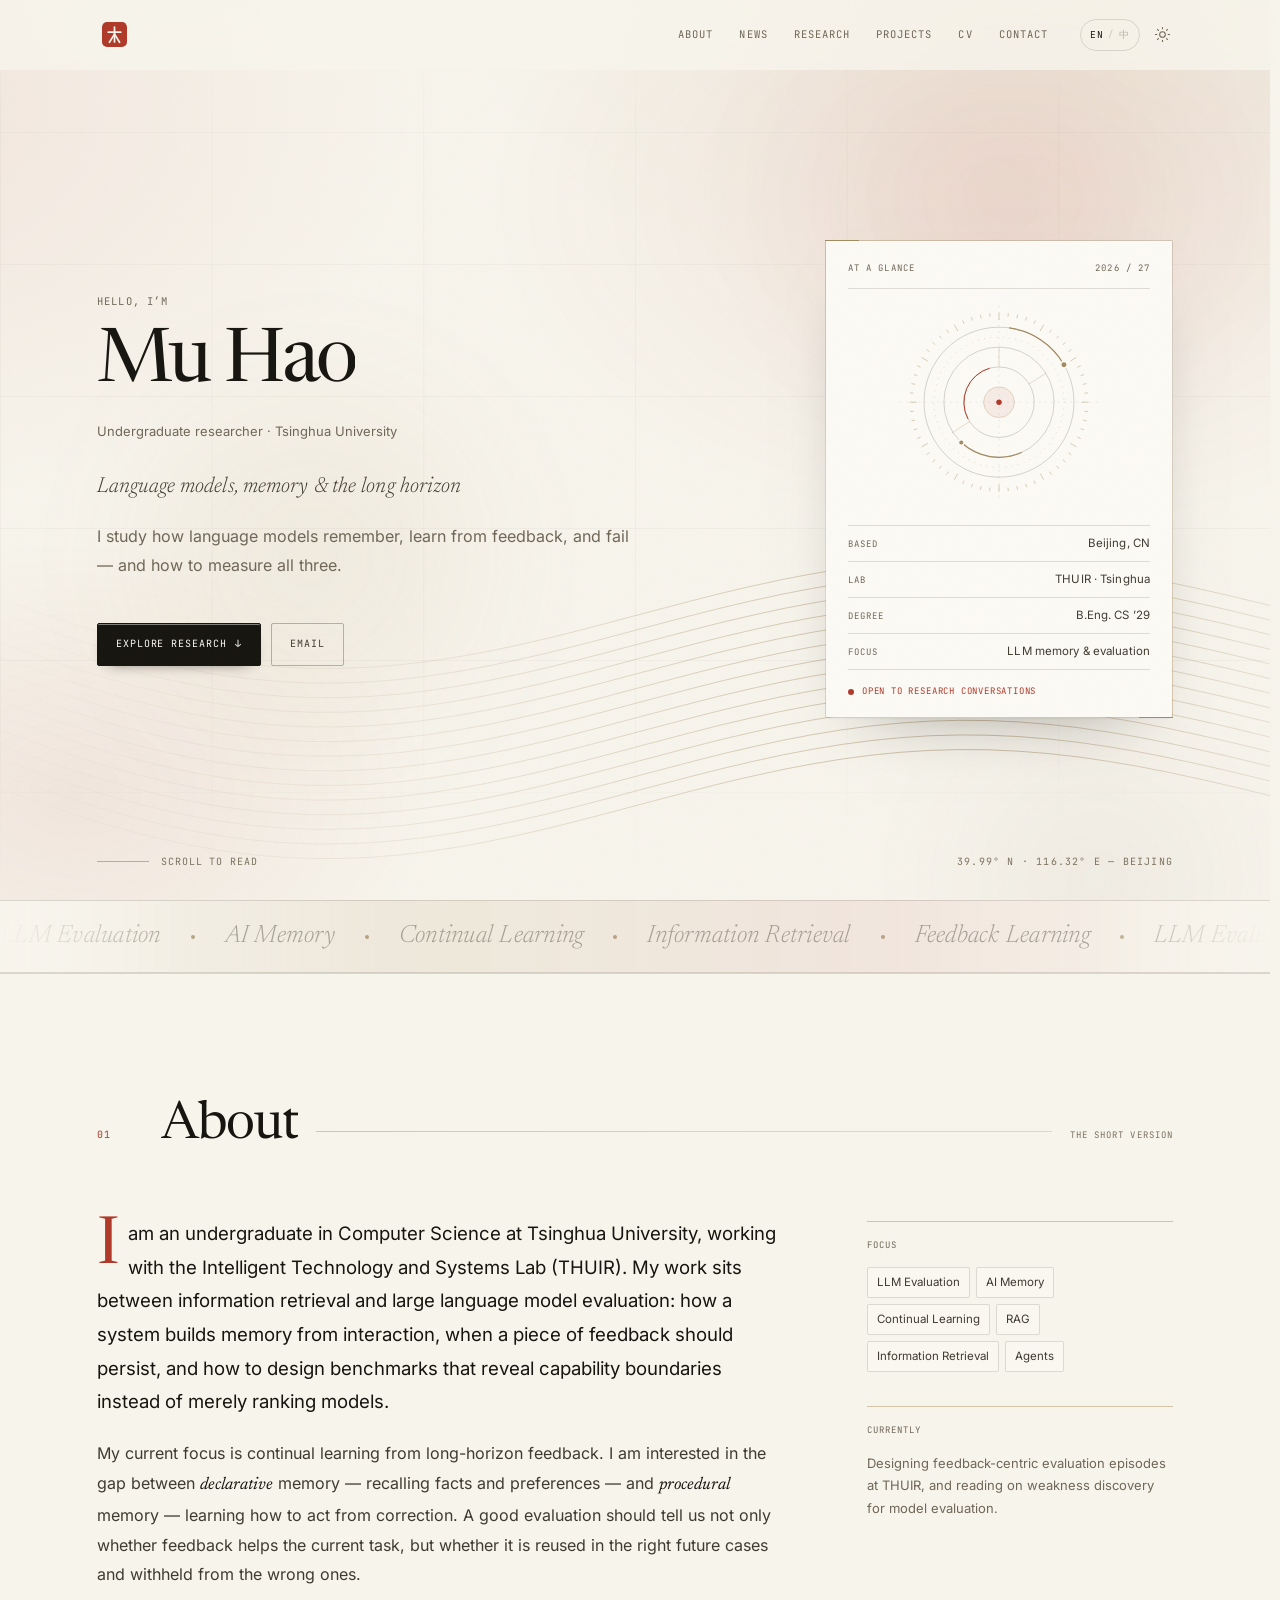
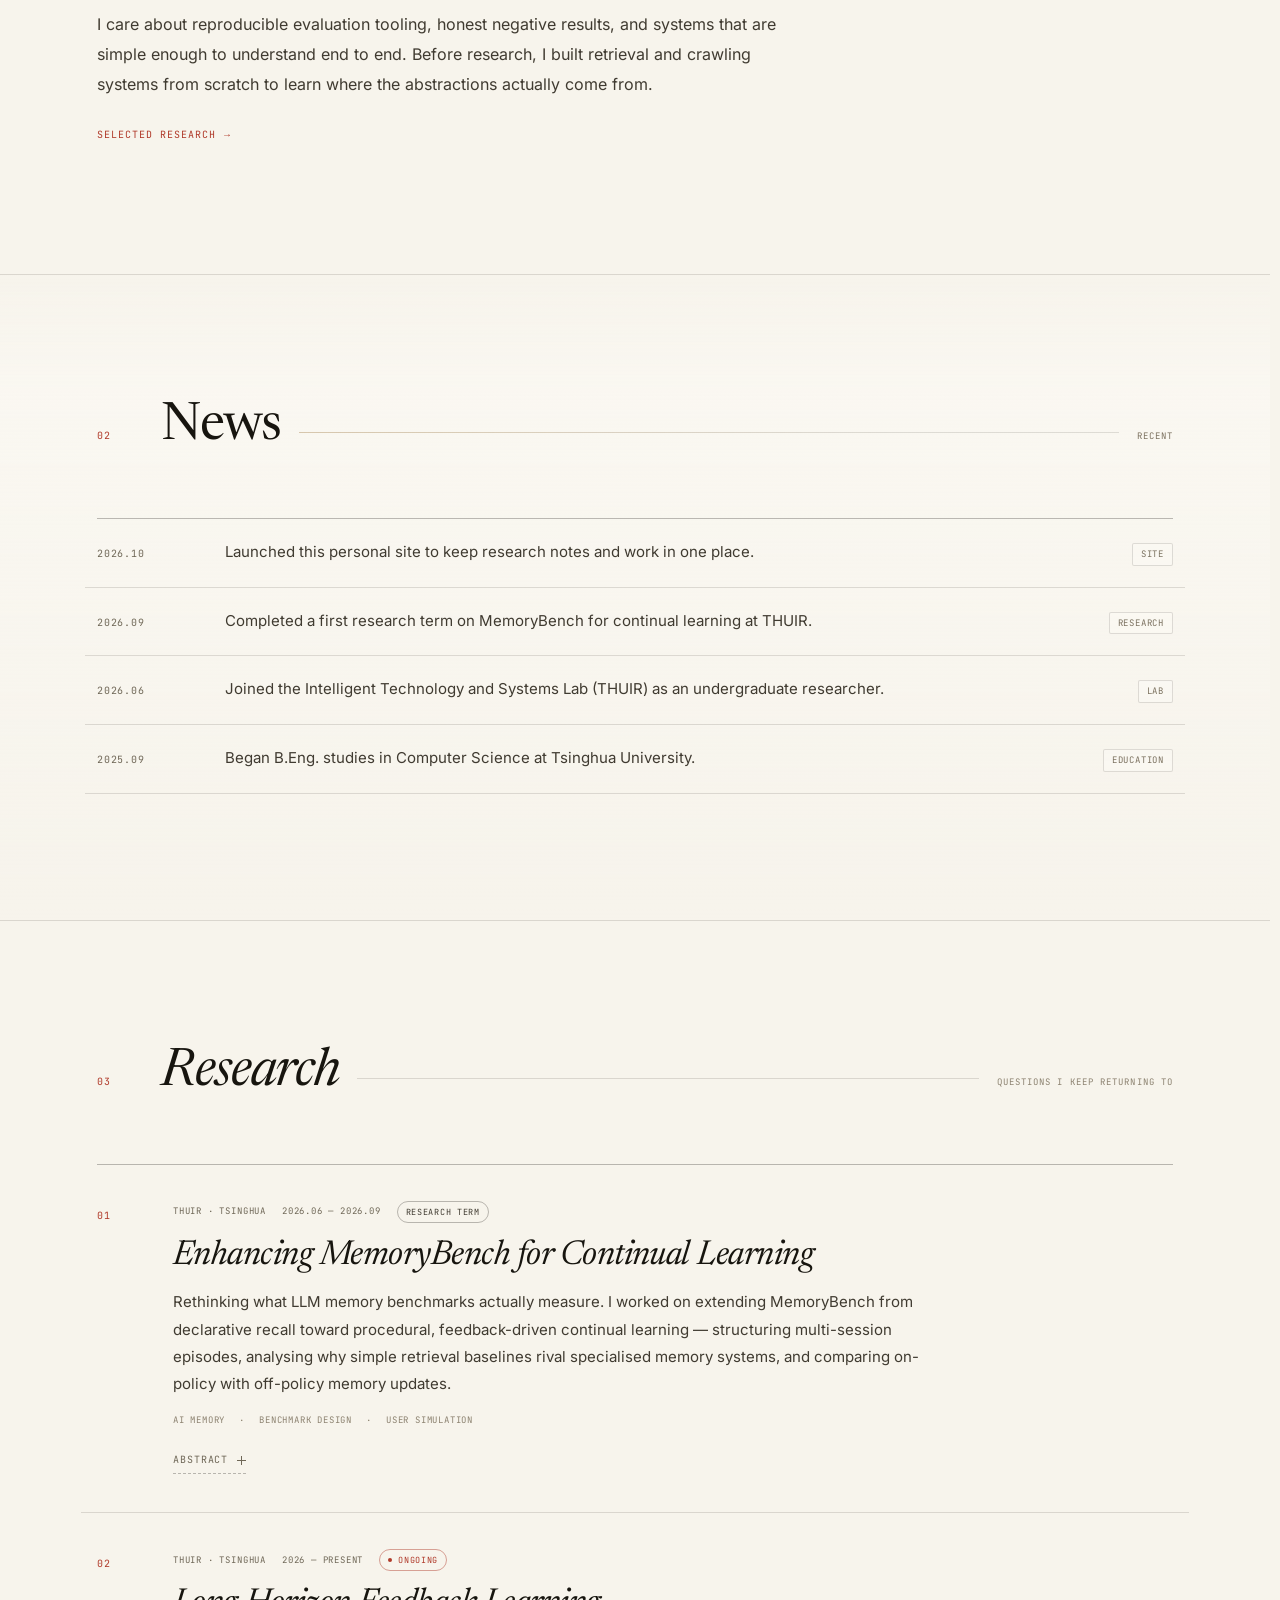
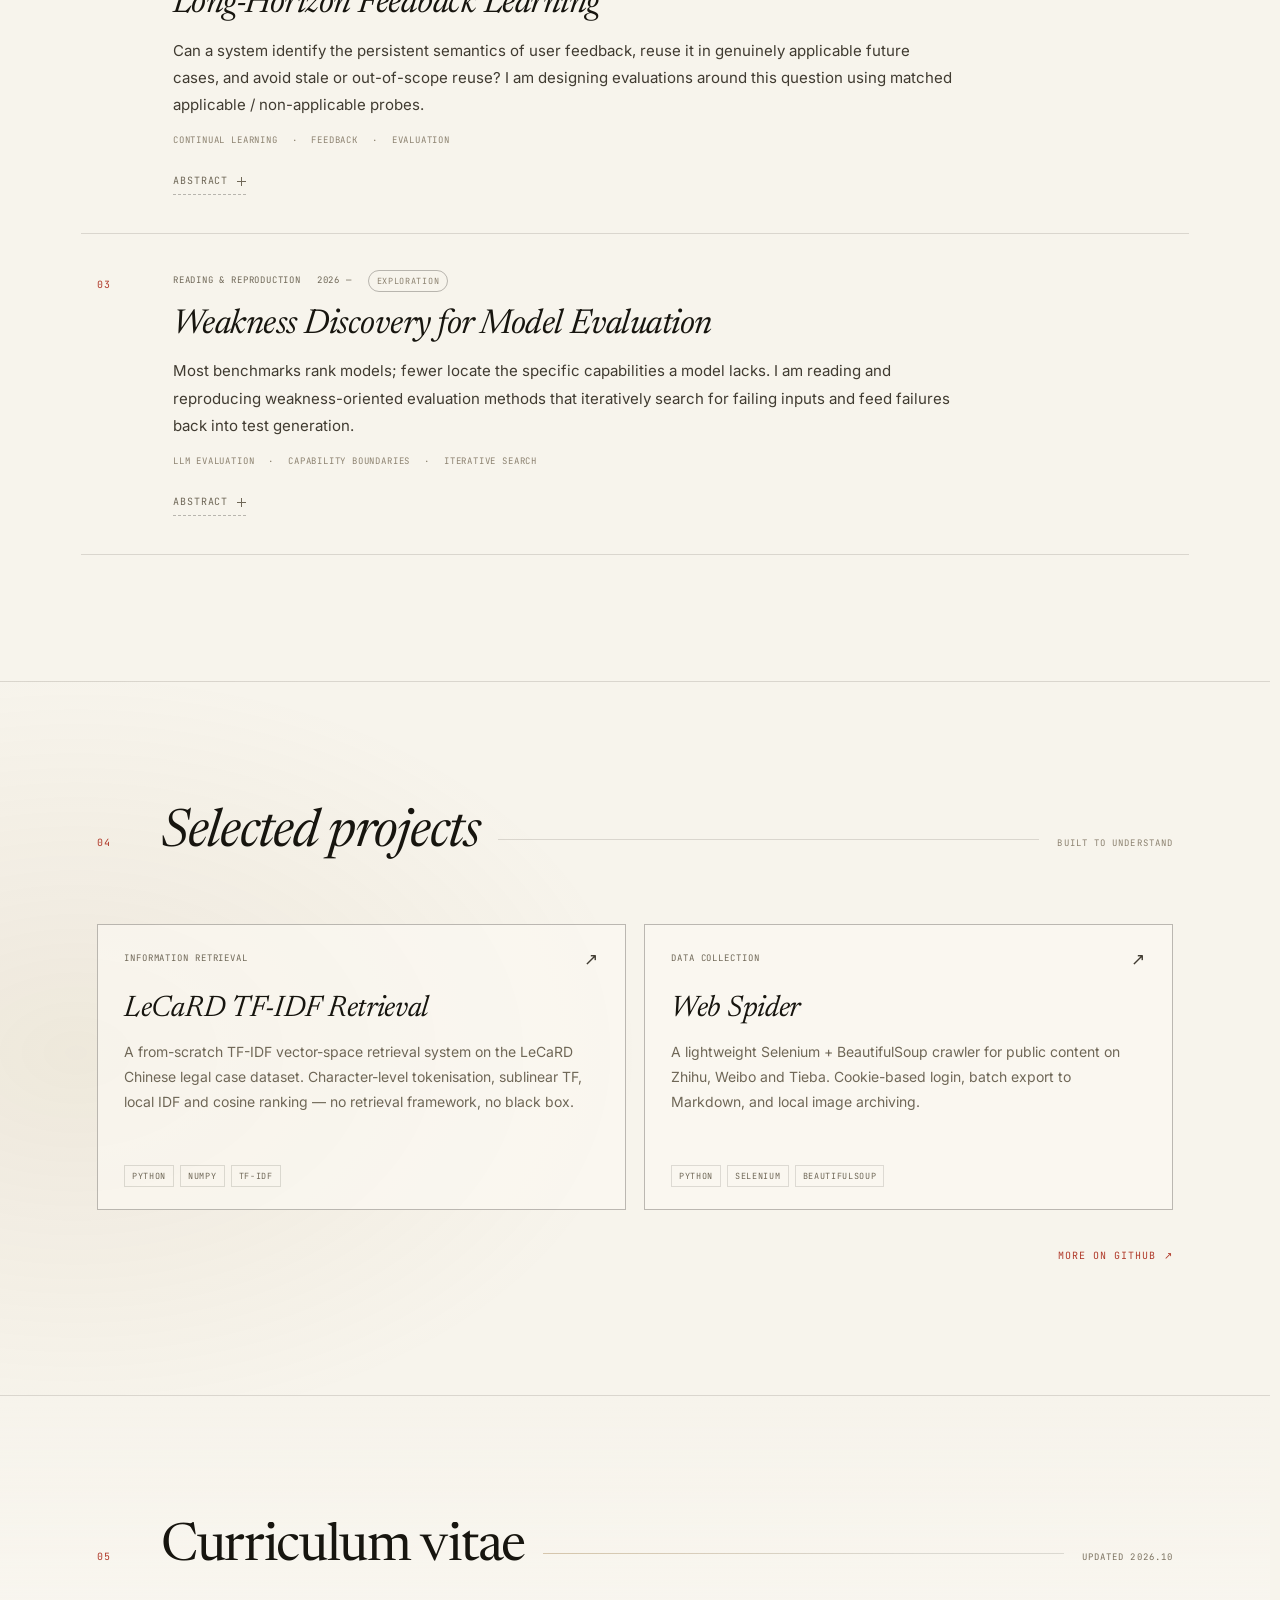
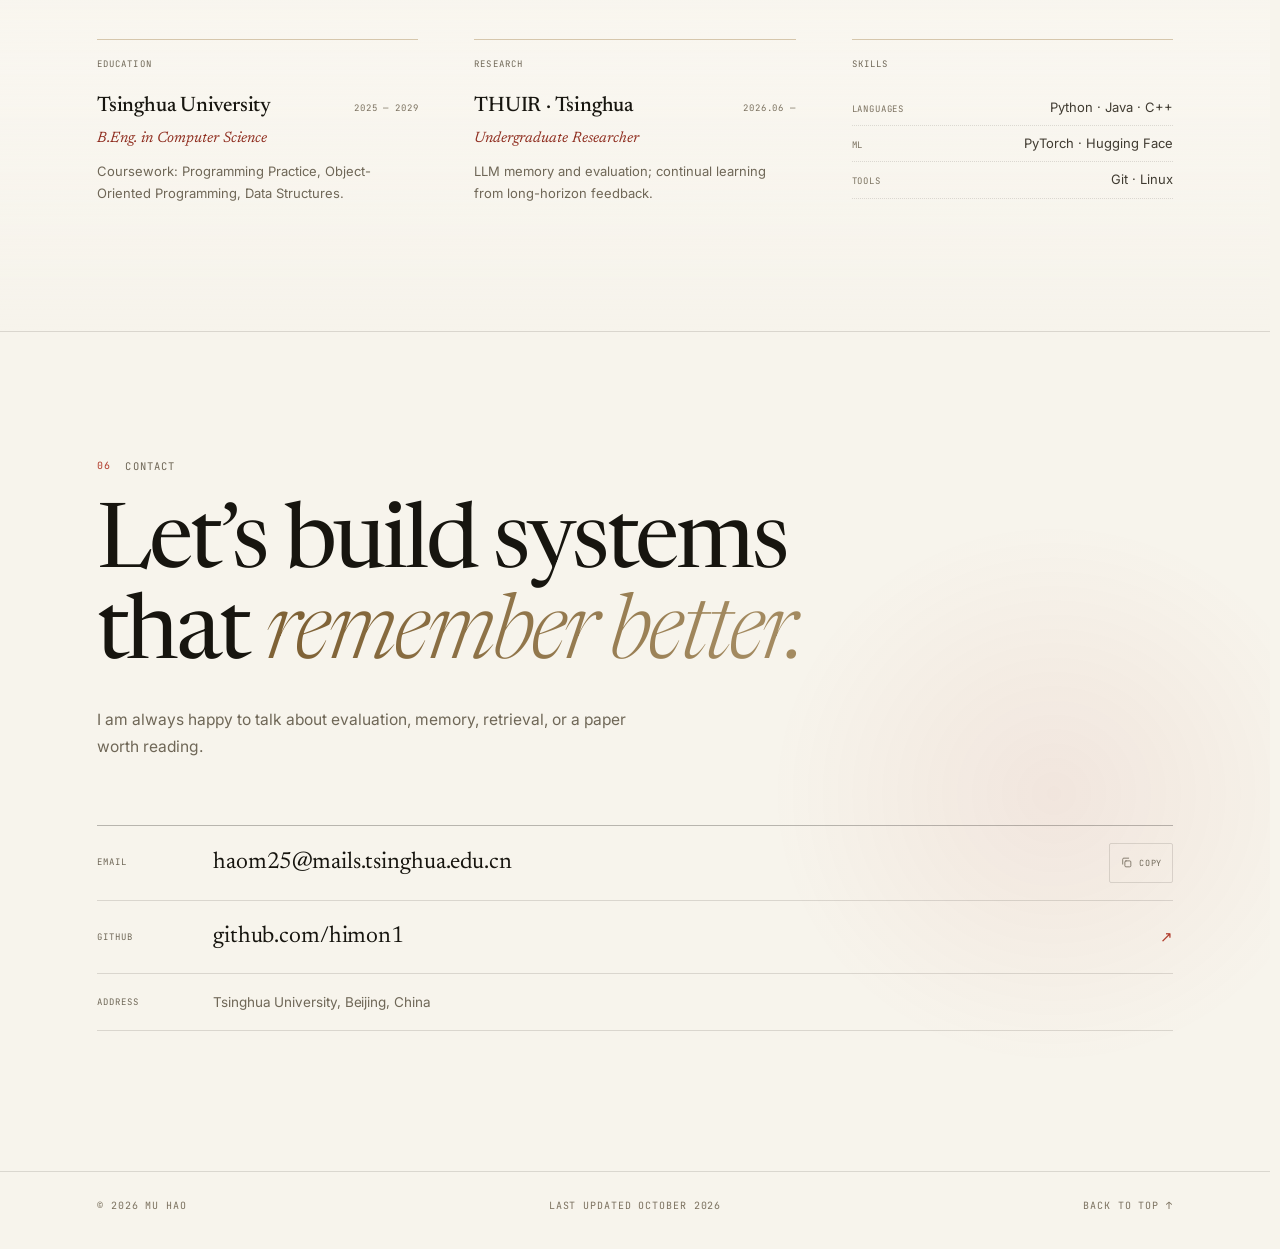
==== commit 986e75ee: "Restore published research and projects presentation and remove preview drawer" ====
--- a/index.html
+++ b/index.html
@@ -26,7 +26,7 @@
   <link rel="preload" href="assets/fonts/newsreader-latin.woff2" as="font" type="font/woff2" crossorigin>
   <link rel="preload" href="assets/fonts/newsreader-italic-latin.woff2" as="font" type="font/woff2" crossorigin>
   <link rel="preload" href="assets/fonts/inter-latin.woff2" as="font" type="font/woff2" crossorigin>
-  <link rel="stylesheet" href="assets/css/style.css?v=visual-experiences">
+  <link rel="stylesheet" href="assets/css/style.css?v=restore-sections">
 
   <script>
     // Apply the saved theme and language before first paint to avoid a flash.
@@ -574,6 +574,6 @@
     <span data-lang="en">Email copied to clipboard</span><span data-lang="zh">邮箱已复制到剪贴板</span>
   </div>
 
-  <script src="assets/js/main.js?v=visual-experiences" defer></script>
+  <script src="assets/js/main.js?v=restore-sections" defer></script>
 </body>
 </html>
--- a/assets/css/style.css
+++ b/assets/css/style.css
@@ -72,7 +72,6 @@
   --surface-light: rgba(255, 255, 255, 0.45);
   --surface-shade: rgba(23, 21, 15, 0.12);
   --surface-glow: rgba(165, 131, 78, 0.22);
-  --preview-veil: rgba(23, 21, 15, 0.3);
 
   --serif: "Newsreader", "Noto Serif SC", "Songti SC", "Noto Serif CJK SC", "STSong", "SimSun", serif;
   --sans: "Inter", "PingFang SC", "Hiragino Sans GB", "Microsoft YaHei", sans-serif;
@@ -107,7 +106,6 @@
   --surface-light: rgba(255, 249, 230, 0.08);
   --surface-shade: rgba(0, 0, 0, 0.4);
   --surface-glow: rgba(211, 176, 119, 0.14);
-  --preview-veil: rgba(0, 0, 0, 0.55);
   color-scheme: dark;
 }
 
@@ -1071,7 +1069,7 @@
   border-bottom: 1px solid var(--rule);
   transition: background-color 0.45s;
 }
-.research-item:hover, .research-item:focus-within { background-color: color-mix(in srgb, var(--gold-soft) 60%, transparent); }
+.research-item:hover { background-color: var(--accent-soft); }
 .research-item::after {
   content: attr(data-index);
   position: absolute;
@@ -1087,18 +1085,18 @@
   transition: opacity 0.5s, transform 0.6s var(--ease);
   pointer-events: none;
 }
-.research-item:hover::after { opacity: 0.08; transform: none; }
+.research-item:hover::after { opacity: 0.14; transform: none; }
 .research-item::before {
   content: "";
   position: absolute;
   left: 0;
   top: 0;
-  width: 1px;
+  width: 2px;
   height: 0;
-  background: var(--gold);
+  background: var(--accent);
   transition: height 0.5s var(--ease);
 }
-.research-item:hover::before, .research-item:focus-within::before { height: 100%; }
+.research-item:hover::before { height: 100%; }
 .research-no {
   font-family: var(--mono);
   font-size: 10px;
@@ -1132,7 +1130,6 @@
 .pill-quiet { color: var(--faint); }
 
 .research-body h3 {
-  text-wrap: balance;
   font-family: var(--serif);
   font-size: clamp(1.55rem, 2.7vw, 2.15rem);
   font-weight: 400;
@@ -1165,9 +1162,8 @@
   gap: 9px;
   cursor: pointer;
   color: var(--muted);
-  min-height: 40px;
-  padding-block: 8px;
-  border-bottom: 1px solid var(--gold-line);
+  padding-bottom: 4px;
+  border-bottom: 1px dashed var(--rule-strong);
   list-style: none;
   transition: color 0.25s, border-color 0.25s;
 }
@@ -1192,7 +1188,7 @@
 .details-body {
   margin-top: 16px;
   padding-left: 18px;
-  border-left: 1px solid var(--gold-line);
+  border-left: 2px solid var(--rule-strong);
   animation: fade 0.45s var(--ease) both;
 }
 .details-body p {
@@ -1214,45 +1210,38 @@
   min-height: 286px;
   padding: 26px 26px 22px;
   overflow: hidden;
-  background: color-mix(in srgb, var(--paper-2) 94%, transparent);
-  border: 1px solid var(--rule);
-  border-radius: 2px;
-  box-shadow: inset 0 1px 0 var(--surface-edge), 0 2px 4px -3px var(--surface-shade);
+  background: color-mix(in srgb, var(--paper-2) 72%, transparent);
+  border: 1px solid var(--rule-strong);
   transition: transform 0.45s var(--ease), border-color 0.3s, box-shadow 0.45s var(--ease), background-color 0.3s;
 }
 .project-card::before {
   content: "";
   position: absolute;
-  inset: 0;
+  top: 0;
+  left: 0;
   z-index: 2;
-  border-radius: inherit;
-  padding: 1px;
-  background: radial-gradient(280px circle at var(--mx, 50%) var(--my, 30%), var(--gold), var(--gold-line) 55%, transparent 90%);
-  -webkit-mask: linear-gradient(#fff 0 0) content-box, linear-gradient(#fff 0 0);
-  -webkit-mask-composite: xor;
-  mask: linear-gradient(#fff 0 0) content-box, linear-gradient(#fff 0 0);
-  mask-composite: exclude;
-  opacity: 0;
-  pointer-events: none;
-  transition: opacity 0.4s var(--ease);
+  width: 0;
+  height: 2px;
+  background: linear-gradient(90deg, var(--gold), var(--accent));
+  transition: width 0.65s var(--ease);
 }
 .project-card::after {
   content: "";
   position: absolute;
-  inset: 0;
+  inset: -20% -60%;
   z-index: 0;
-  background: radial-gradient(420px circle at var(--mx, 50%) var(--my, 30%), var(--surface-glow), transparent 75%);
-  opacity: 0;
-  transition: opacity 0.5s var(--ease);
+  background: linear-gradient(115deg, transparent 38%, color-mix(in srgb, var(--gold) 16%, transparent) 50%, transparent 62%);
+  transform: translateX(-60%) skewX(-10deg);
+  transition: transform 1.1s var(--ease);
   pointer-events: none;
 }
-.project-card:hover::before, .project-card:focus-visible::before { opacity: 1; }
-.project-card:hover::after, .project-card:focus-visible::after { opacity: 1; }
+.project-card:hover::before { width: 100%; }
+.project-card:hover::after { transform: translateX(60%) skewX(-10deg); }
 .project-card > * { position: relative; z-index: 1; }
-.project-card:hover, .project-card:focus-visible {
-  transform: translateY(-7px);
-  border-color: var(--gold-line);
-  box-shadow: inset 0 1px 0 var(--surface-edge), var(--shadow);
+.project-card:hover {
+  transform: translateY(-4px);
+  border-color: var(--ink);
+  box-shadow: var(--shadow);
   background: var(--paper-2);
 }
 .project-top {
@@ -1272,7 +1261,6 @@
 }
 .project-card:hover .project-arrow { transform: translate(3px, -3px); color: var(--accent); }
 .project-card h3 {
-  text-wrap: balance;
   font-family: var(--serif);
   font-size: clamp(1.5rem, 2.4vw, 1.85rem);
   font-weight: 400;
@@ -1293,7 +1281,6 @@
   margin-top: 22px;
 }
 .chips li {
-  border-radius: 2px;
   font-size: 8.5px;
   letter-spacing: 0.08em;
   color: var(--muted);
@@ -1511,76 +1498,11 @@
 .toast.is-visible { opacity: 1; transform: translate(-50%, 0); }
 
 /* ── Motion ─────────────────────────────────────────────────────────────── */
-/* Project preview is generated from each existing card; no duplicate data. */
-.project-preview-cue {
-  display: flex;
-  justify-content: space-between;
-  align-items: center;
-  margin-top: 20px;
-  padding-top: 12px;
-  border-top: 1px solid var(--rule);
-  color: var(--gold-ink);
-  font-size: 9px;
-  letter-spacing: 0.08em;
-}
-.project-preview-cue > span:last-child { font-family: var(--sans); font-size: 18px; transition: transform 0.35s var(--ease); }
-.project-card:hover .project-preview-cue > span:last-child { transform: translateX(5px); }
-body.preview-open { overflow: hidden; }
-.project-dialog {
-  position: fixed;
-  inset: 0 0 0 auto;
-  margin: 0;
-  padding: 0;
-  width: min(580px, 100%);
-  max-width: 100%;
-  height: 100dvh;
-  max-height: 100dvh;
-  overflow-x: hidden;
-  overflow-y: auto;
-  overscroll-behavior: contain;
-  background: var(--paper-2);
-  color: var(--ink);
-  border: 0;
-  border-left: 1px solid var(--gold-line);
-  box-shadow: var(--shadow);
-}
-.project-dialog::backdrop {
-  background: var(--preview-veil);
-  -webkit-backdrop-filter: blur(8px);
-  backdrop-filter: blur(8px);
-}
-.dialog-panel { display: flex; flex-direction: column; min-height: 100%; padding: 28px 36px 32px; }
-.project-dialog[open] .dialog-panel { animation: preview-enter 0.5s var(--ease) both; }
-.project-dialog.is-closing .dialog-panel { animation: none; }
-.preview-header, .preview-footer, .preview-switcher { display: flex; align-items: center; justify-content: space-between; gap: 12px; }
-.preview-header { padding-bottom: 20px; border-bottom: 1px solid var(--gold-line); color: var(--muted); }
-.preview-close { display: grid; place-items: center; width: 44px; height: 44px; border: 1px solid var(--rule); border-radius: 50%; font-size: 27px; line-height: 1; transition: transform 0.3s var(--ease), background-color 0.3s; }
-.preview-close:hover { transform: rotate(90deg); background: var(--gold-soft); }
-.preview-content { padding-block: 34px; }
-.preview-category { color: var(--gold-ink); margin-bottom: 24px; }
-.preview-title { font-family: var(--serif); font-weight: 400; font-size: clamp(2rem, 3.4vw, 3rem); line-height: 1.1; letter-spacing: -0.025em; margin-bottom: 24px; }
-.preview-description { color: var(--ink-2); font-size: 15px; line-height: 1.9; }
-.preview-content .chips { margin-top: 26px; }
-.preview-footer { flex-wrap: wrap; margin-top: auto; padding-top: 22px; border-top: 1px solid var(--gold-line); }
-.preview-switcher button { width: 40px; height: 40px; border: 1px solid var(--rule); transition: background-color 0.2s, color 0.2s; }
-.preview-switcher button:hover { color: var(--gold-ink); background: var(--gold-soft); }
-.preview-counter { min-width: 44px; text-align: center; color: var(--muted); font-size: 9px; }
-@keyframes preview-enter { from { opacity: 0; transform: translateX(60px); } to { opacity: 1; transform: translateX(0); } }
-
 ::view-transition-group(root) { animation: none; }
 ::view-transition-old(root) { animation: none; z-index: 1; }
 ::view-transition-new(root) { mix-blend-mode: normal; z-index: 2; animation: theme-reveal 0.65s cubic-bezier(0.22, 1, 0.36, 1) both; }
 .hero.is-dormant .aurora, .hero.is-dormant .dial-orbit { animation-play-state: paused; }
 
-@supports (interpolate-size: allow-keywords) {
-  .research-more { interpolate-size: allow-keywords; }
-  .research-more::details-content {
-    height: 0;
-    overflow: clip;
-    transition: height 0.4s var(--ease), content-visibility 0.4s allow-discrete;
-  }
-  .research-more[open]::details-content { height: auto; }
-}
 
 .menu-backdrop {
   position: fixed;
@@ -1641,6 +1563,53 @@
     transition-duration: 0.001ms !important;
   }
   .reveal-ready .reveal { opacity: 1; transform: none; }
+}
+
+
+/* Research and projects retain the published cd50a53 presentation. */
+@font-face {
+  font-family: "Newsreader Published";
+  src: url("../fonts/newsreader-latin.woff2") format("woff2");
+  font-weight: 300 600;
+  font-style: normal;
+  font-display: swap;
+}
+@font-face {
+  font-family: "Newsreader Published";
+  src: url("../fonts/newsreader-italic-latin.woff2") format("woff2");
+  font-weight: 300 500;
+  font-style: italic;
+  font-display: swap;
+}
+:is(#research, #projects) {
+  --paper-2: #fbf8f1;
+  --faint: #8c8270;
+  --gold: #a5834e;
+  --serif: "Newsreader Published", "Noto Serif SC", "Songti SC", "Noto Serif CJK SC", "STSong", "SimSun", serif;
+}
+html[data-theme="dark"] :is(#research, #projects) {
+  --paper-2: #161714;
+  --muted: #938b78;
+  --faint: #6f695b;
+  --accent: #e0735e;
+  --gold: #d3b077;
+}
+
+:is(#research, #projects) { scroll-margin-top: var(--header-h); }
+:is(#research, #projects) .section-title {
+  overflow: visible;
+  padding-bottom: 0;
+  margin-bottom: 0;
+}
+:is(#research, #projects) .section-title > span {
+  display: inline;
+  transform: none;
+  transition: none;
+}
+:is(#research, #projects) .section-rule {
+  background: var(--rule);
+  transform: translateY(-6px);
+  transition: none;
 }
 
 /* ── Responsive ─────────────────────────────────────────────────────────── */
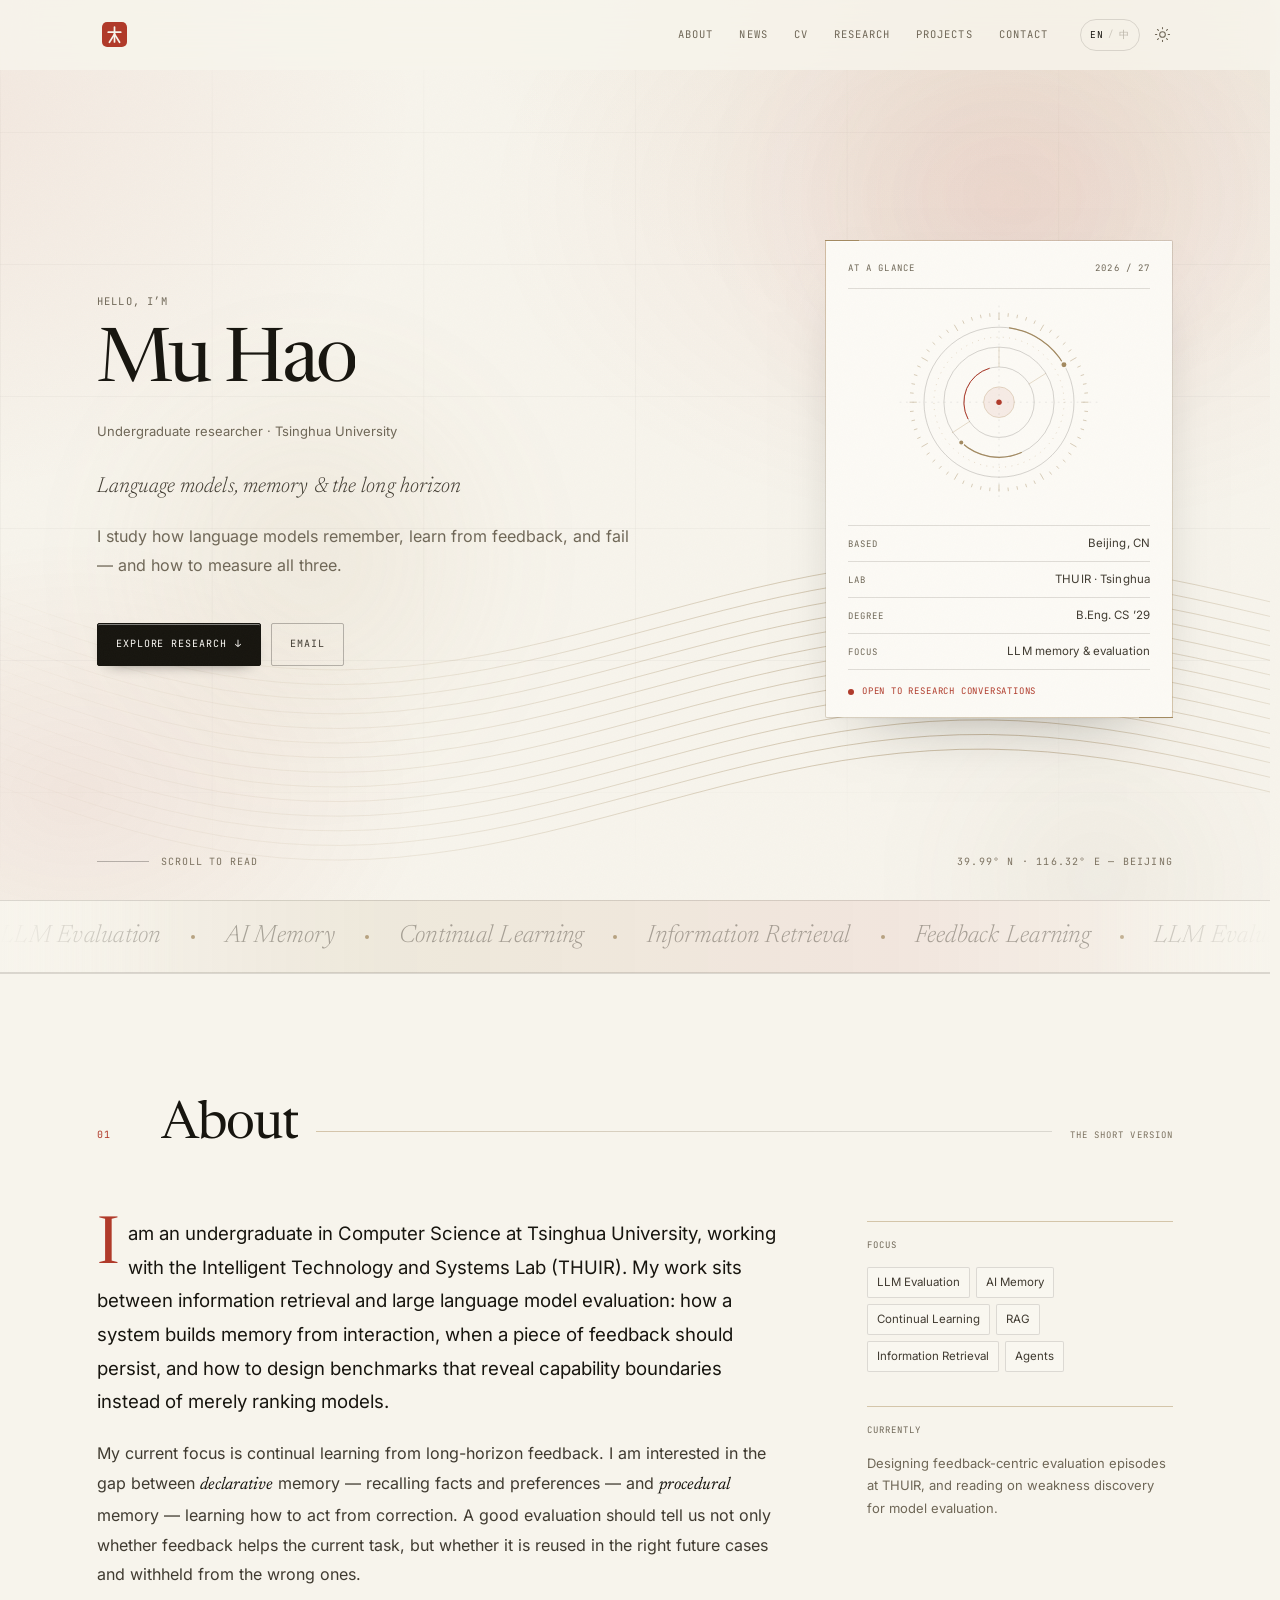
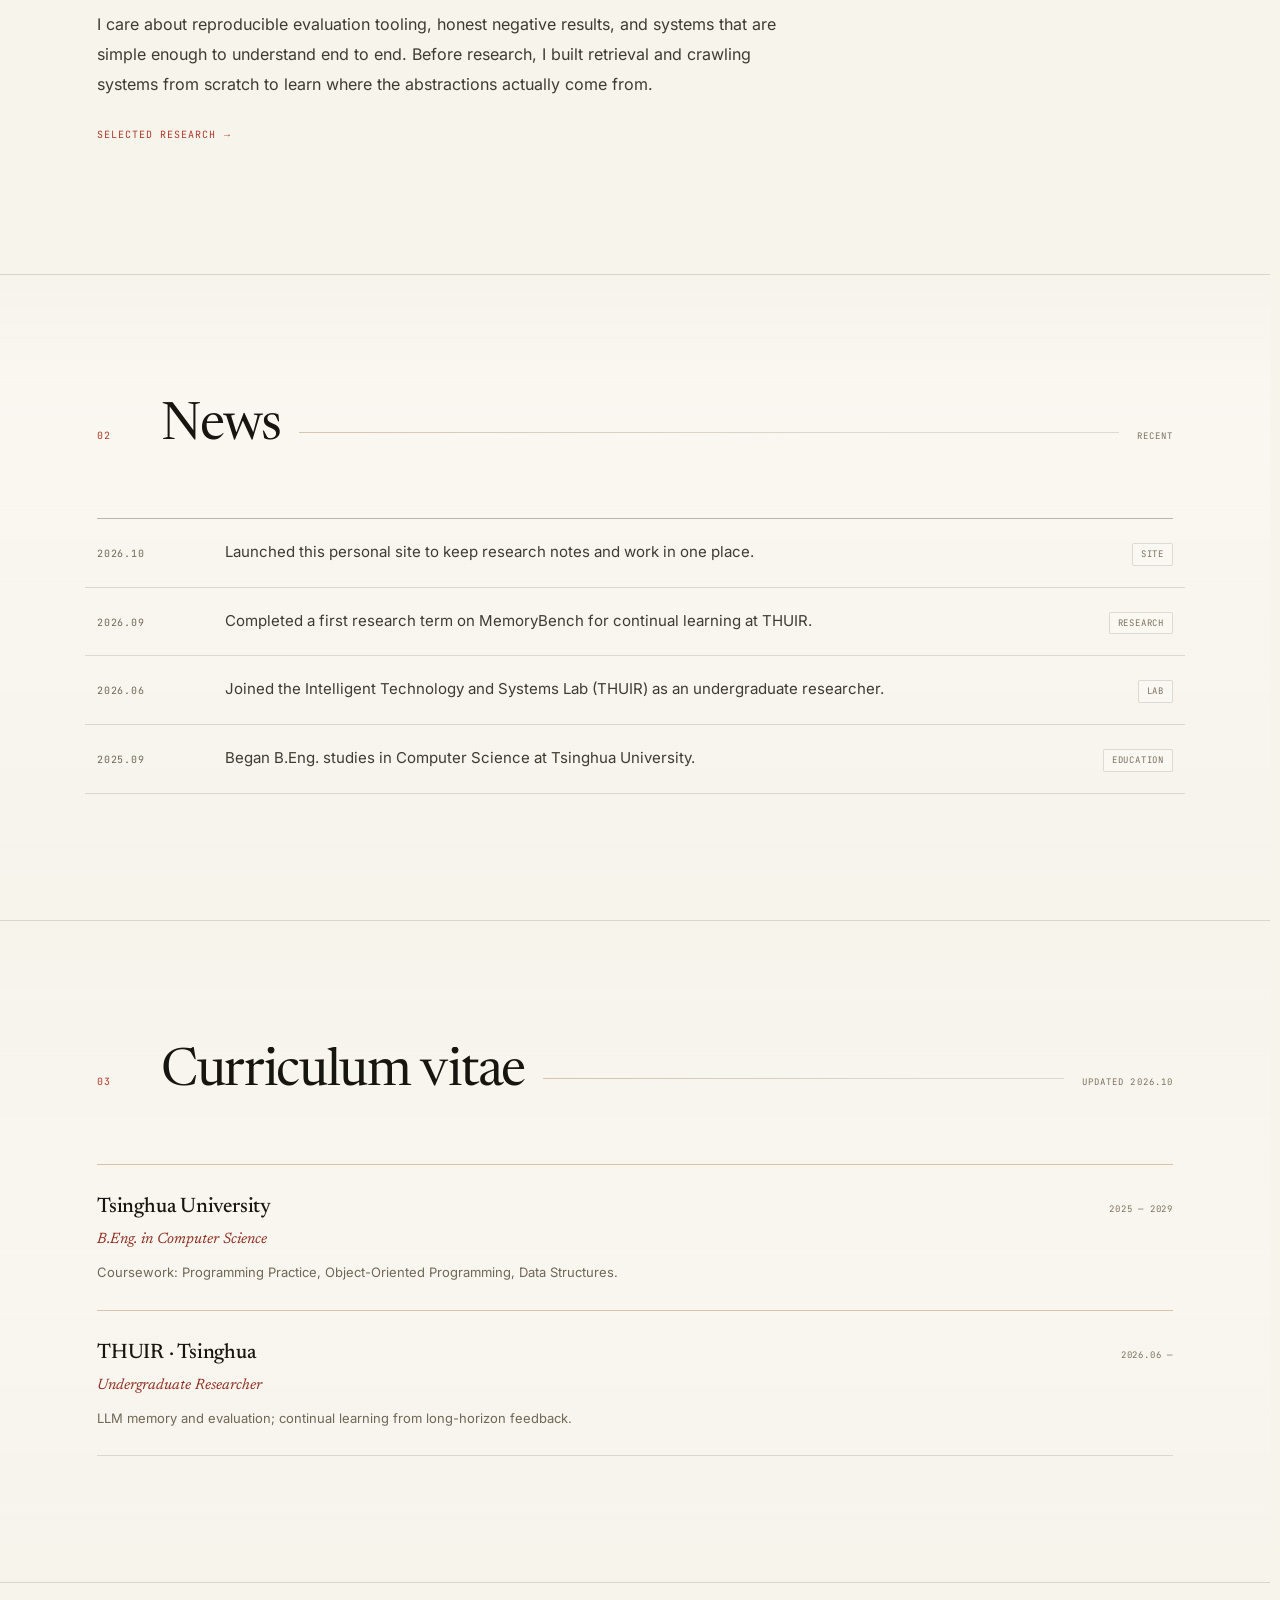
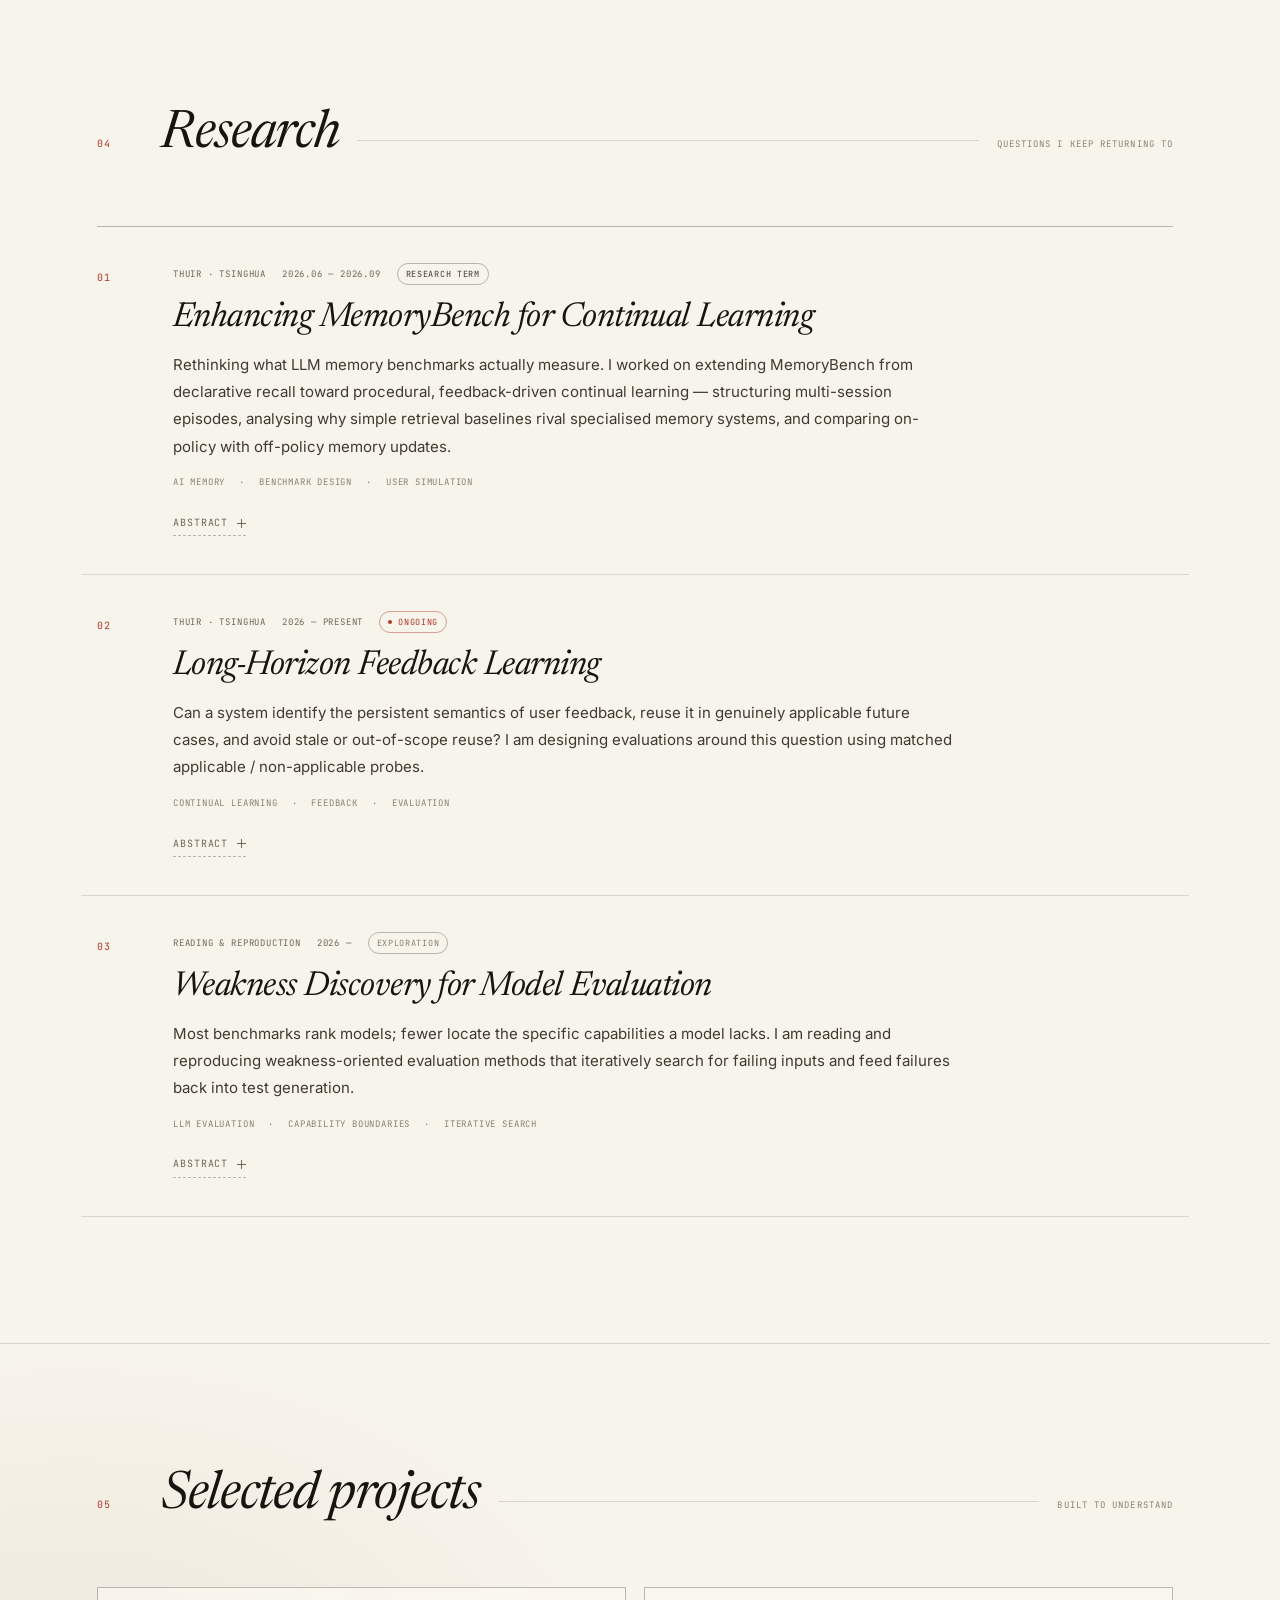
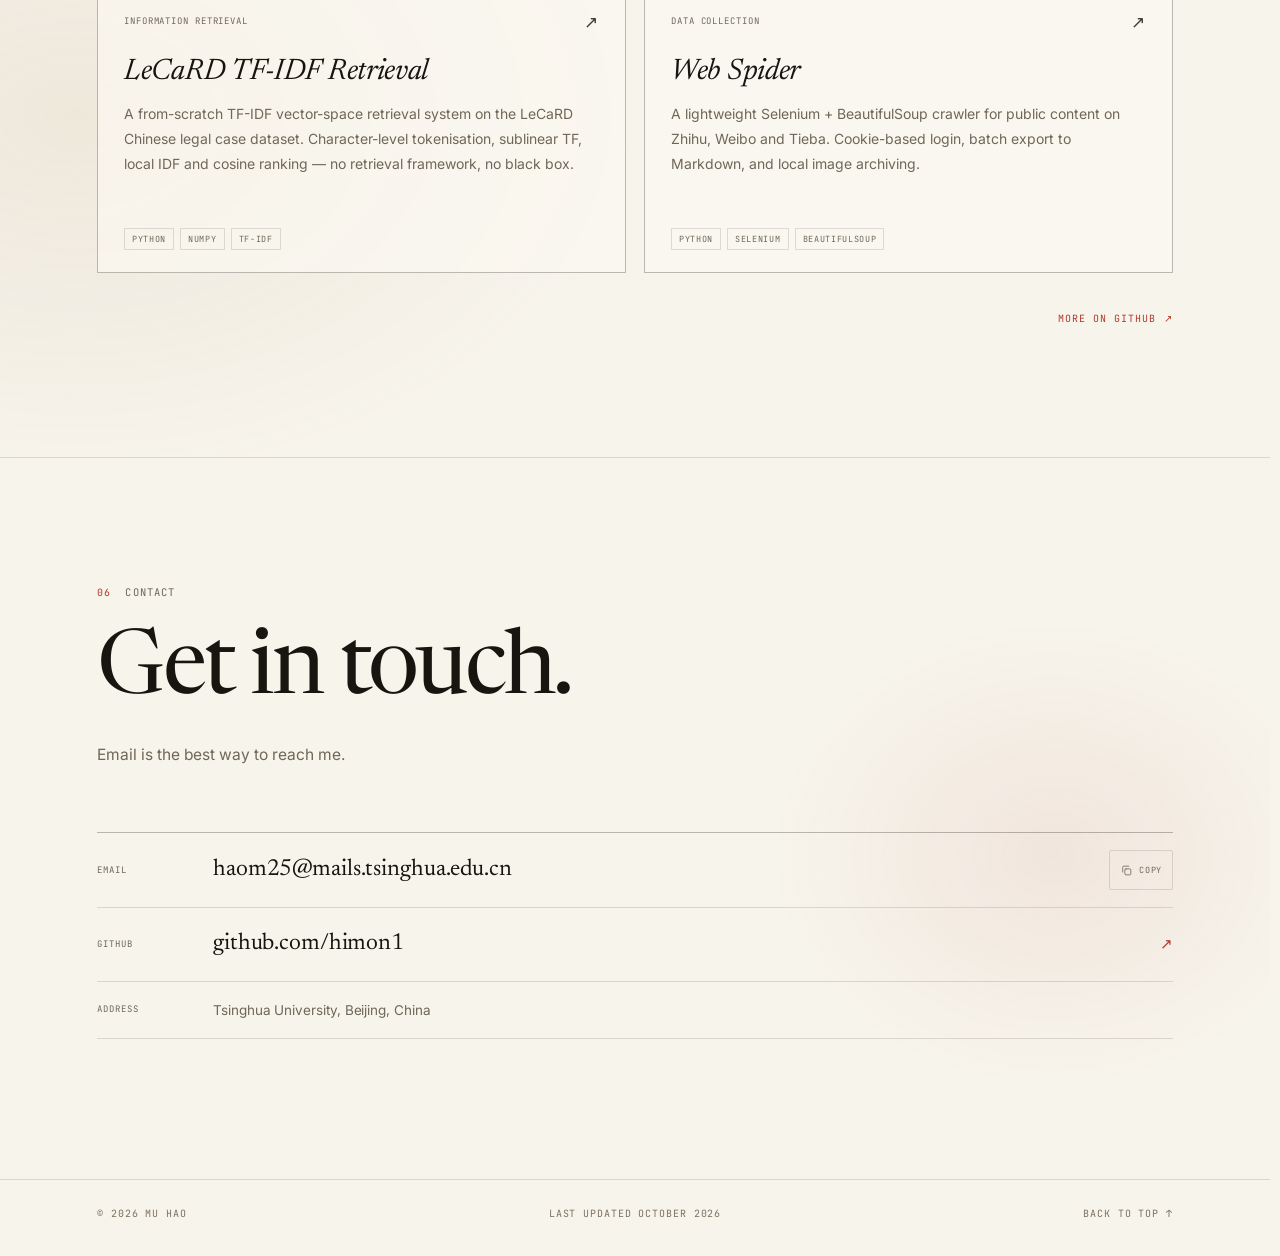
==== commit 735946b5: "Move CV to third section, simplify to single column and rewrite contact copy" ====
--- a/index.html
+++ b/index.html
@@ -26,7 +26,7 @@
   <link rel="preload" href="assets/fonts/newsreader-latin.woff2" as="font" type="font/woff2" crossorigin>
   <link rel="preload" href="assets/fonts/newsreader-italic-latin.woff2" as="font" type="font/woff2" crossorigin>
   <link rel="preload" href="assets/fonts/inter-latin.woff2" as="font" type="font/woff2" crossorigin>
-  <link rel="stylesheet" href="assets/css/style.css?v=restore-sections">
+  <link rel="stylesheet" href="assets/css/style.css?v=cv-contact">
 
   <script>
     // Apply the saved theme and language before first paint to avoid a flash.
@@ -73,9 +73,9 @@
       <nav class="nav" id="primaryNav" aria-label="Sections">
         <a href="#about" data-section="about"><span data-lang="en">About</span><span data-lang="zh">关于</span></a>
         <a href="#news" data-section="news"><span data-lang="en">News</span><span data-lang="zh">动态</span></a>
+        <a href="#cv" data-section="cv"><span data-lang="en">CV</span><span data-lang="zh">简历</span></a>
         <a href="#research" data-section="research"><span data-lang="en">Research</span><span data-lang="zh">研究</span></a>
         <a href="#projects" data-section="projects"><span data-lang="en">Projects</span><span data-lang="zh">项目</span></a>
-        <a href="#cv" data-section="cv"><span data-lang="en">CV</span><span data-lang="zh">简历</span></a>
         <a href="#contact" data-section="contact"><span data-lang="en">Contact</span><span data-lang="zh">联系</span></a>
       </nav>
 
@@ -100,9 +100,9 @@
   <nav class="side-rail" id="sideRail" aria-label="Section index">
     <a href="#about" data-section="about"><span class="rail-label"><span data-lang="en">About</span><span data-lang="zh">关于</span></span><span class="rail-dot"></span></a>
     <a href="#news" data-section="news"><span class="rail-label"><span data-lang="en">News</span><span data-lang="zh">动态</span></span><span class="rail-dot"></span></a>
+    <a href="#cv" data-section="cv"><span class="rail-label"><span data-lang="en">CV</span><span data-lang="zh">简历</span></span><span class="rail-dot"></span></a>
     <a href="#research" data-section="research"><span class="rail-label"><span data-lang="en">Research</span><span data-lang="zh">研究</span></span><span class="rail-dot"></span></a>
     <a href="#projects" data-section="projects"><span class="rail-label"><span data-lang="en">Work</span><span data-lang="zh">项目</span></span><span class="rail-dot"></span></a>
-    <a href="#cv" data-section="cv"><span class="rail-label"><span data-lang="en">CV</span><span data-lang="zh">简历</span></span><span class="rail-dot"></span></a>
     <a href="#contact" data-section="contact"><span class="rail-label"><span data-lang="en">Contact</span><span data-lang="zh">联系</span></span><span class="rail-dot"></span></a>
   </nav>
 
@@ -323,11 +323,50 @@
       </div>
     </section>
 
+    <!-- ───────────────────────────── CV ───────────────────────────── -->
+    <section class="section" id="cv">
+      <div class="wrap">
+        <header class="section-head reveal">
+          <span class="section-no">03</span>
+          <h2 class="section-title"><span data-lang="en">Curriculum vitae</span><span data-lang="zh">简历</span></h2>
+          <span class="section-rule" aria-hidden="true"></span>
+          <span class="section-note mono"><span data-lang="en">Updated 2026.10</span><span data-lang="zh">更新于 2026.10</span></span>
+        </header>
+
+        <div class="cv-list">
+          <article class="cv-entry reveal">
+            <div class="cv-entry-head">
+              <h3>Tsinghua University</h3>
+              <span class="mono">2025 — 2029</span>
+            </div>
+            <p class="cv-sub"><span data-lang="en">B.Eng. in Computer Science</span><span data-lang="zh">计算机科学与技术 · 本科</span></p>
+            <p class="cv-desc">
+              <span data-lang="en">Coursework: Programming Practice, Object-Oriented Programming, Data Structures.</span>
+              <span data-lang="zh">主修课程：程序设计训练、面向对象程序设计、数据结构。</span>
+            </p>
+          </article>
+
+          <article class="cv-entry reveal">
+            <div class="cv-entry-head">
+              <h3>THUIR · Tsinghua</h3>
+              <span class="mono">2026.06 —</span>
+            </div>
+            <p class="cv-sub"><span data-lang="en">Undergraduate Researcher</span><span data-lang="zh">本科生科研</span></p>
+            <p class="cv-desc">
+              <span data-lang="en">LLM memory and evaluation; continual learning from long-horizon feedback.</span>
+              <span data-lang="zh">大模型记忆与评测；长程反馈驱动的持续学习。</span>
+            </p>
+          </article>
+
+        </div>
+      </div>
+    </section>
+
     <!-- ─────────────────────────── RESEARCH ─────────────────────────── -->
     <section class="section" id="research">
       <div class="wrap">
         <header class="section-head reveal">
-          <span class="section-no">03</span>
+          <span class="section-no">04</span>
           <h2 class="section-title"><span data-lang="en">Research</span><span data-lang="zh">研究</span></h2>
           <span class="section-rule" aria-hidden="true"></span>
           <span class="section-note mono"><span data-lang="en">Questions I keep returning to</span><span data-lang="zh">持续追问的问题</span></span>
@@ -428,7 +467,7 @@
     <section class="section" id="projects">
       <div class="wrap">
         <header class="section-head reveal">
-          <span class="section-no">04</span>
+          <span class="section-no">05</span>
           <h2 class="section-title"><span data-lang="en">Selected projects</span><span data-lang="zh">项目</span></h2>
           <span class="section-rule" aria-hidden="true"></span>
           <span class="section-note mono"><span data-lang="en">Built to understand</span><span data-lang="zh">为了理解而造</span></span>
@@ -471,72 +510,18 @@
       </div>
     </section>
 
-    <!-- ───────────────────────────── CV ───────────────────────────── -->
-    <section class="section" id="cv">
-      <div class="wrap">
-        <header class="section-head reveal">
-          <span class="section-no">05</span>
-          <h2 class="section-title"><span data-lang="en">Curriculum vitae</span><span data-lang="zh">简历</span></h2>
-          <span class="section-rule" aria-hidden="true"></span>
-          <span class="section-note mono"><span data-lang="en">Updated 2026.10</span><span data-lang="zh">更新于 2026.10</span></span>
-        </header>
-
-        <div class="cv-grid">
-          <div class="cv-block reveal">
-            <h3 class="mono cv-label"><span data-lang="en">Education</span><span data-lang="zh">教育背景</span></h3>
-            <div class="cv-entry">
-              <div class="cv-entry-head">
-                <strong>Tsinghua University</strong>
-                <span class="mono">2025 — 2029</span>
-              </div>
-              <p class="cv-sub"><span data-lang="en">B.Eng. in Computer Science</span><span data-lang="zh">计算机科学与技术 · 本科</span></p>
-              <p class="cv-desc">
-                <span data-lang="en">Coursework: Programming Practice, Object-Oriented Programming, Data Structures.</span>
-                <span data-lang="zh">主修课程：程序设计训练、面向对象程序设计、数据结构。</span>
-              </p>
-            </div>
-          </div>
-
-          <div class="cv-block reveal" style="--d: 60ms">
-            <h3 class="mono cv-label"><span data-lang="en">Research</span><span data-lang="zh">科研经历</span></h3>
-            <div class="cv-entry">
-              <div class="cv-entry-head">
-                <strong>THUIR · Tsinghua</strong>
-                <span class="mono">2026.06 —</span>
-              </div>
-              <p class="cv-sub"><span data-lang="en">Undergraduate Researcher</span><span data-lang="zh">本科生科研</span></p>
-              <p class="cv-desc">
-                <span data-lang="en">LLM memory and evaluation; continual learning from long-horizon feedback.</span>
-                <span data-lang="zh">大模型记忆与评测；长程反馈驱动的持续学习。</span>
-              </p>
-            </div>
-          </div>
-
-          <div class="cv-block reveal" style="--d: 120ms">
-            <h3 class="mono cv-label"><span data-lang="en">Skills</span><span data-lang="zh">技能</span></h3>
-            <ul class="skill-list">
-              <li><span class="mono">Languages</span><span>Python · Java · C++</span></li>
-              <li><span class="mono">ML</span><span>PyTorch · Hugging Face</span></li>
-              <li><span class="mono">Tools</span><span>Git · Linux</span></li>
-            </ul>
-          </div>
-
-        </div>
-      </div>
-    </section>
-
     <!-- ─────────────────────────── CONTACT ─────────────────────────── -->
     <section class="section contact" id="contact">
       <div class="wrap">
         <p class="eyebrow reveal"><span class="section-no">06</span><span data-lang="en">Contact</span><span data-lang="zh">联系</span></p>
         <h2 class="contact-title reveal">
-          <span data-lang="en">Let’s build systems<br>that <em>remember better.</em></span>
-          <span data-lang="zh">一起做<br><em>记得更好</em>的系统。</span>
+          <span data-lang="en">Get in touch.</span>
+          <span data-lang="zh">联系我。</span>
         </h2>
 
         <p class="contact-note reveal">
-          <span data-lang="en">I am always happy to talk about evaluation, memory, retrieval, or a paper worth reading.</span>
-          <span data-lang="zh">欢迎交流评测、记忆、检索，或者一篇值得读的论文。</span>
+          <span data-lang="en">Email is the best way to reach me.</span>
+          <span data-lang="zh">可以通过邮件与我联系。</span>
         </p>
 
         <div class="contact-rows reveal">
@@ -574,6 +559,6 @@
     <span data-lang="en">Email copied to clipboard</span><span data-lang="zh">邮箱已复制到剪贴板</span>
   </div>
 
-  <script src="assets/js/main.js?v=restore-sections" defer></script>
+  <script src="assets/js/main.js?v=cv-contact" defer></script>
 </body>
 </html>
--- a/assets/css/style.css
+++ b/assets/css/style.css
@@ -1290,26 +1290,16 @@
 .projects-foot { margin-top: 30px; text-align: right; }
 
 /* ── CV ─────────────────────────────────────────────────────────────────── */
-.cv-grid {
-  display: grid;
-  grid-template-columns: repeat(3, minmax(0, 1fr));
-  gap: 38px clamp(26px, 4.5vw, 56px);
-}
-.cv-block { border-top: 1px solid var(--gold-line); padding-top: 17px; }
-.cv-label {
-  display: block;
-  color: var(--muted);
-  font-size: 9px;
-  letter-spacing: 0.12em;
-  margin-bottom: 18px;
-}
+.cv-list { display: flex; flex-direction: column; }
+.cv-entry { padding-block: 26px; border-top: 1px solid var(--gold-line); }
+.cv-entry:last-child { border-bottom: 1px solid var(--rule); }
 .cv-entry-head {
   display: flex;
   align-items: baseline;
   justify-content: space-between;
   gap: 16px;
 }
-.cv-entry-head strong {
+.cv-entry-head h3 {
   font-family: var(--serif);
   font-size: 21px;
   font-weight: 500;
@@ -1324,18 +1314,6 @@
   margin-top: 3px;
 }
 .cv-desc { font-size: 13px; line-height: 1.72; color: var(--muted); margin-top: 8px; }
-.skill-list li {
-  display: flex;
-  align-items: baseline;
-  justify-content: space-between;
-  gap: 16px;
-  padding: 7px 0;
-  border-bottom: 1px dotted var(--rule);
-  font-size: 13px;
-  color: var(--ink-2);
-}
-.skill-list .mono { color: var(--faint); font-size: 9px; }
-
 /* ── Contact ────────────────────────────────────────────────────────────── */
 .contact {
   overflow: hidden;
@@ -1677,7 +1655,6 @@
   .section-note { display: none; }
   .project-grid { grid-template-columns: 1fr; }
   .project-card { min-height: 0; }
-  .cv-grid { grid-template-columns: 1fr; gap: 30px; }
 
   html:not(.js) .site-header { position: relative; height: auto; }
   html:not(.js) .header-inner { flex-wrap: wrap; padding-block: 16px; }
@@ -1700,7 +1677,6 @@
   .research-meta { gap: 6px 12px; }
   .research-body > p { font-size: 14.5px; }
 
-  .cv-grid { grid-template-columns: 1fr; gap: 34px; }
   .about-side { grid-template-columns: 1fr; gap: 26px; }
 
   .contact-row { grid-template-columns: minmax(0, 1fr) auto; gap: 6px 14px; padding: 15px 0; }
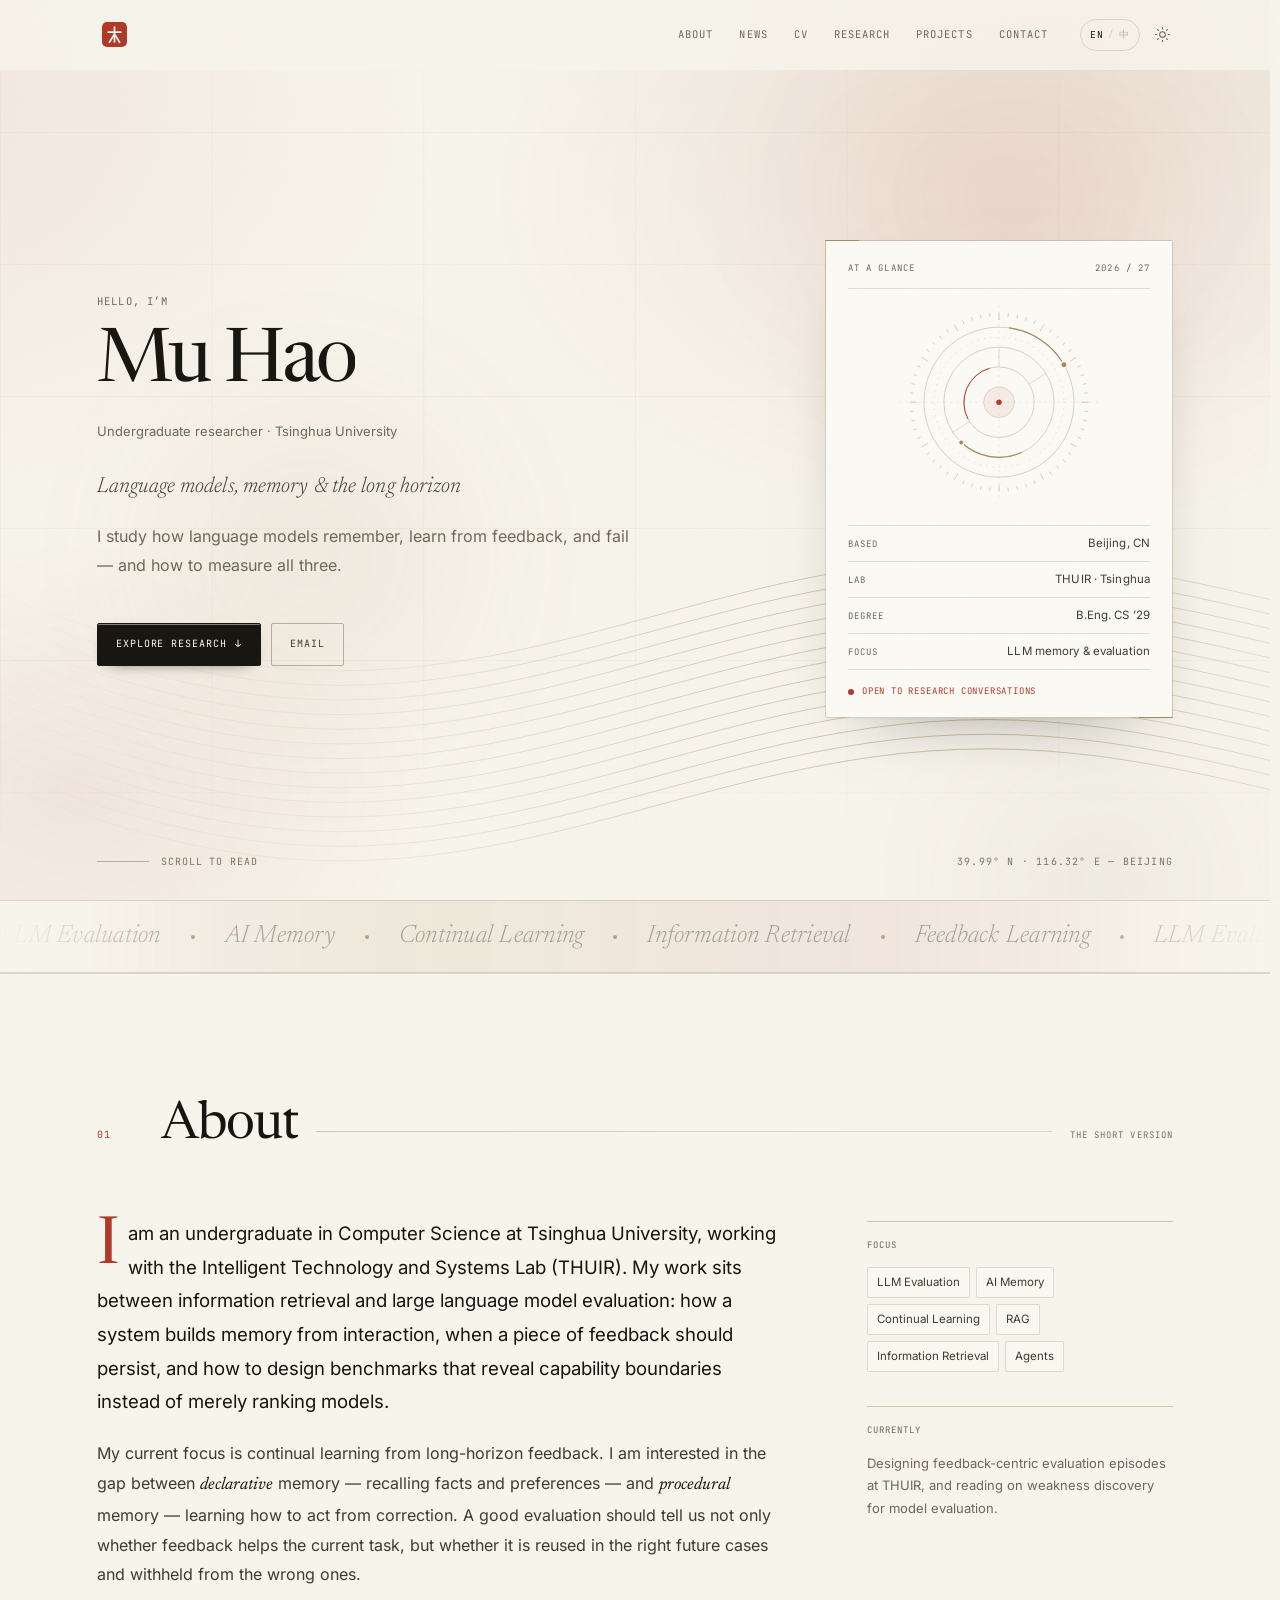
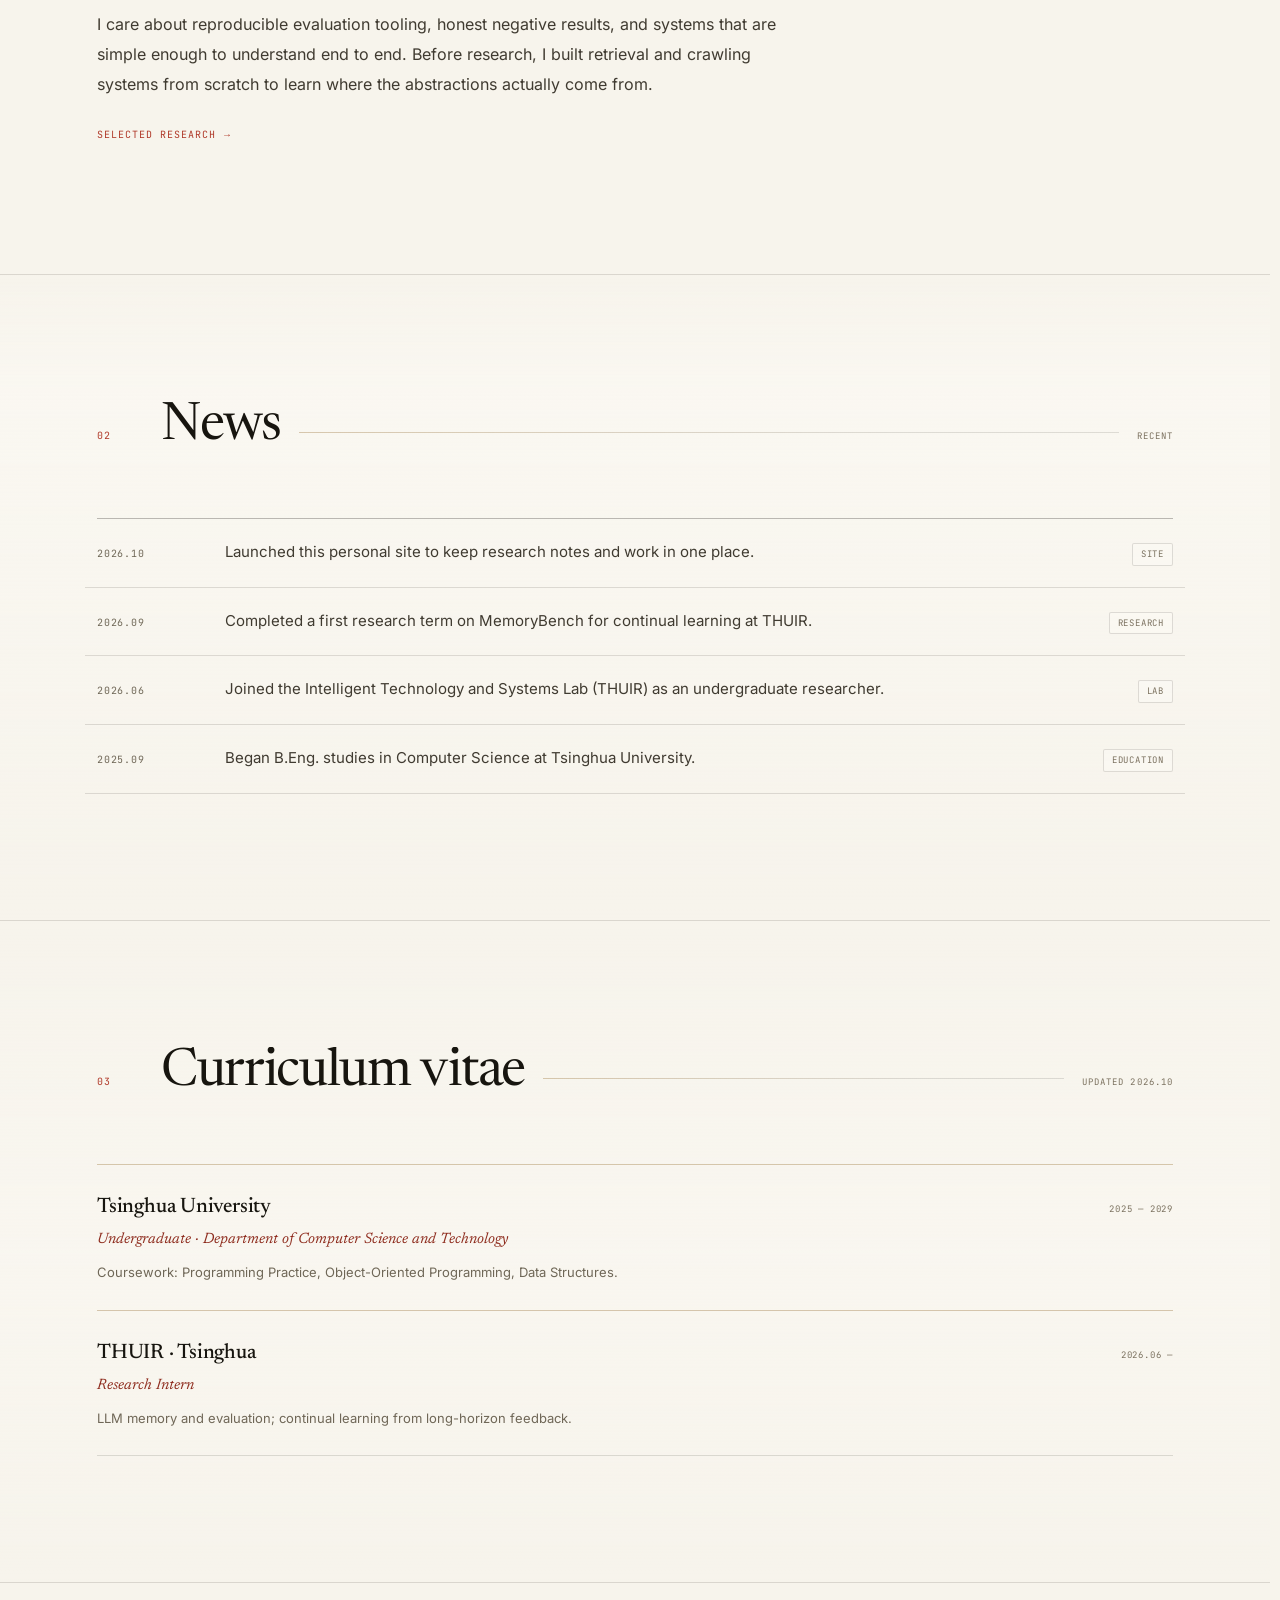
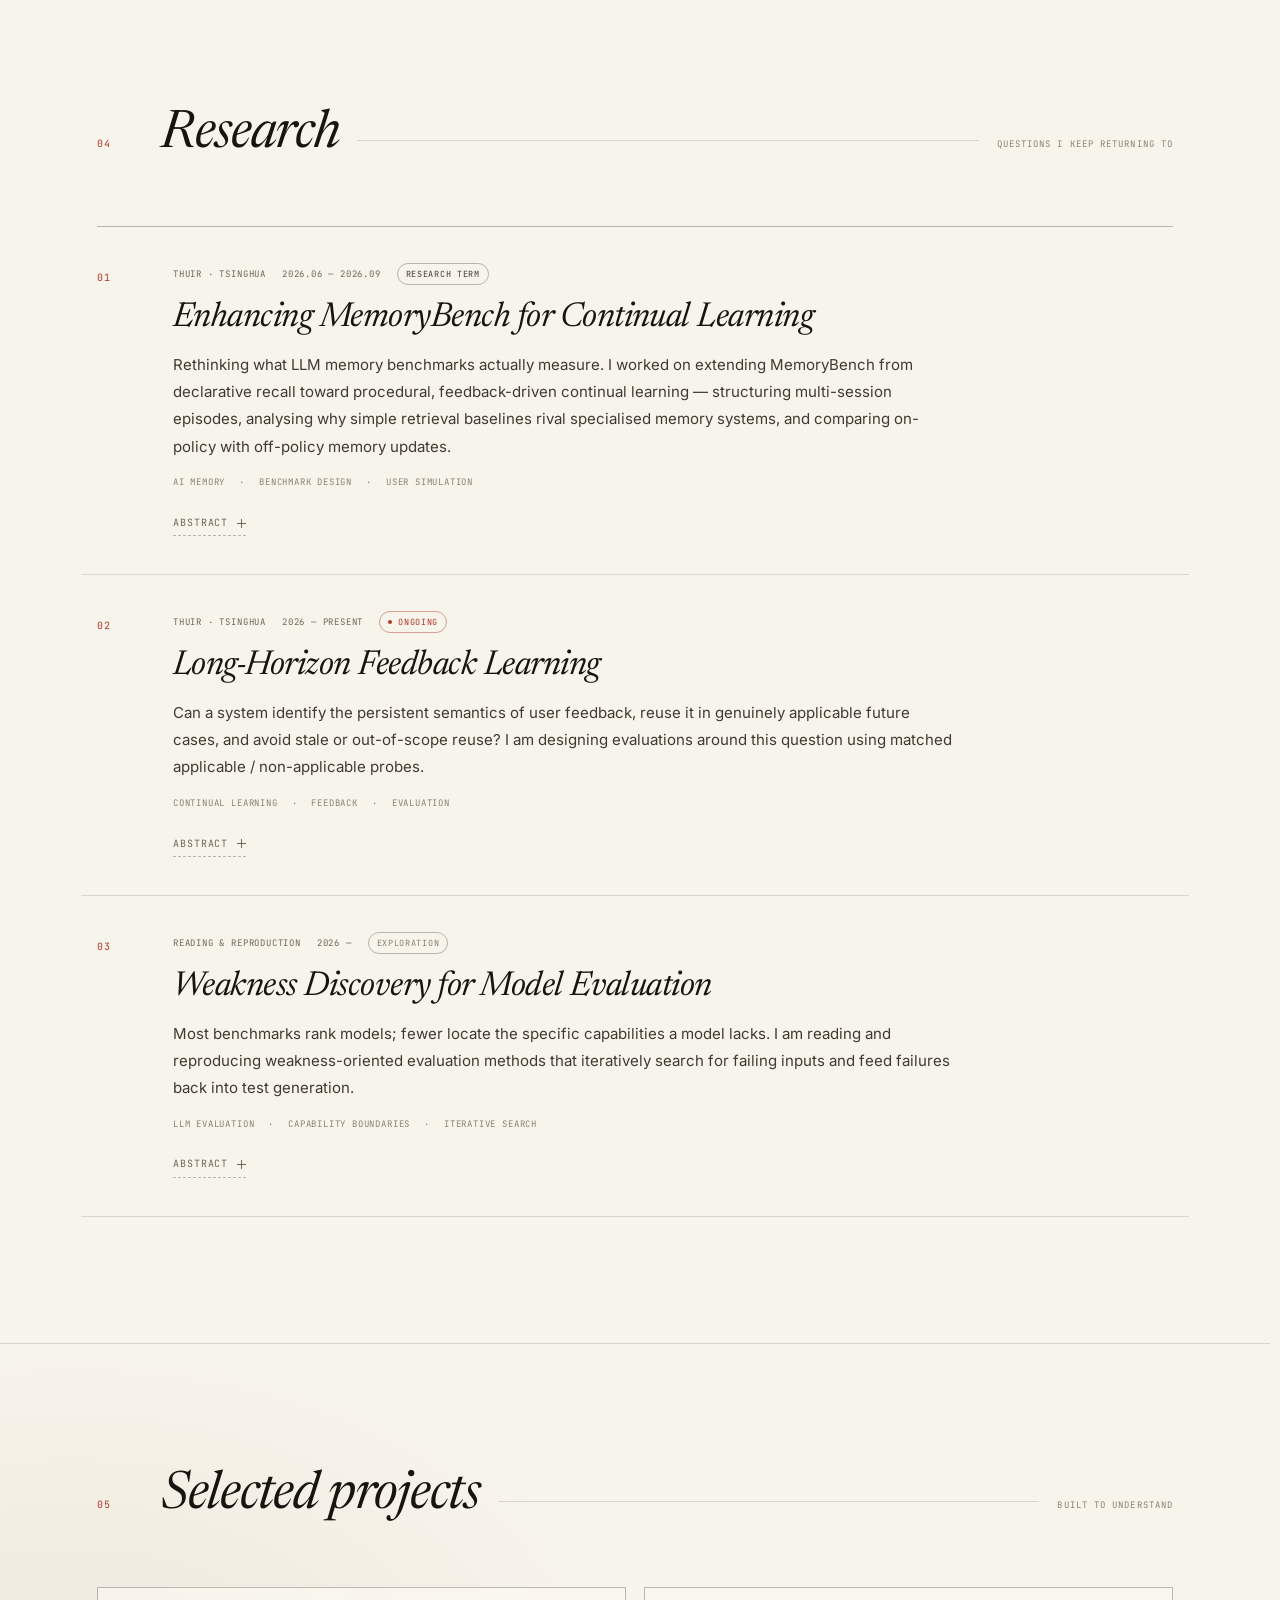
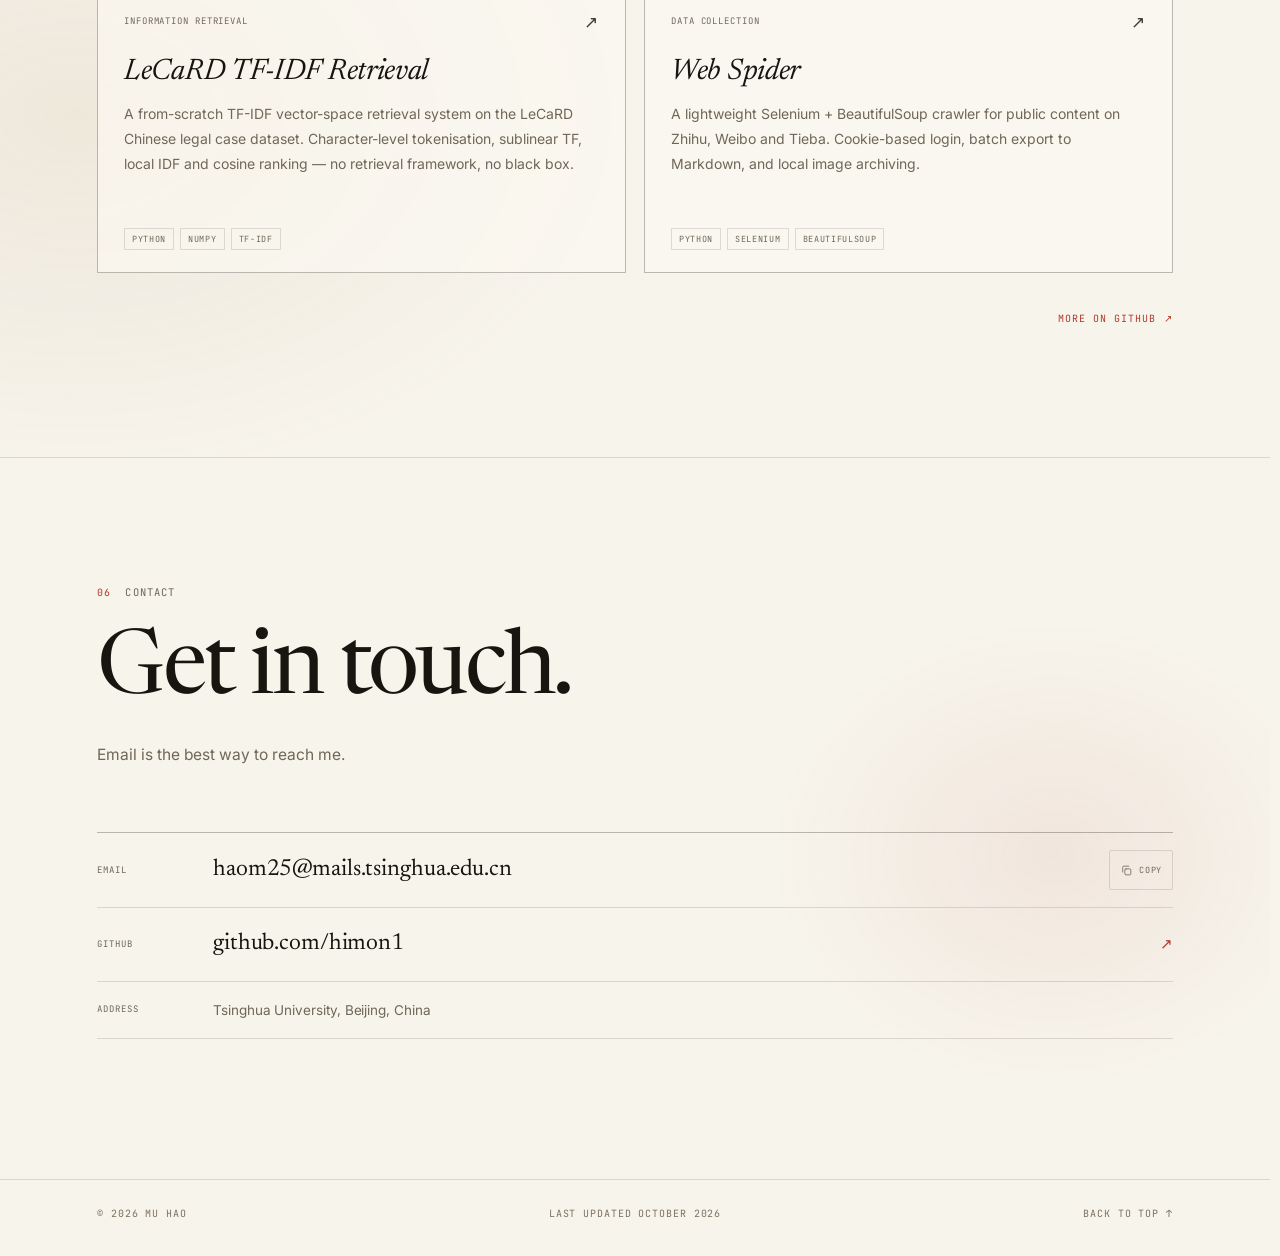
==== commit fad8ea1a: "Correct CV undergraduate affiliation and research intern title" ====
--- a/index.html
+++ b/index.html
@@ -339,7 +339,7 @@
               <h3>Tsinghua University</h3>
               <span class="mono">2025 — 2029</span>
             </div>
-            <p class="cv-sub"><span data-lang="en">B.Eng. in Computer Science</span><span data-lang="zh">计算机科学与技术 · 本科</span></p>
+            <p class="cv-sub"><span data-lang="en">Undergraduate · Department of Computer Science and Technology</span><span data-lang="zh">本科 · 计算机科学与技术系</span></p>
             <p class="cv-desc">
               <span data-lang="en">Coursework: Programming Practice, Object-Oriented Programming, Data Structures.</span>
               <span data-lang="zh">主修课程：程序设计训练、面向对象程序设计、数据结构。</span>
@@ -351,7 +351,7 @@
               <h3>THUIR · Tsinghua</h3>
               <span class="mono">2026.06 —</span>
             </div>
-            <p class="cv-sub"><span data-lang="en">Undergraduate Researcher</span><span data-lang="zh">本科生科研</span></p>
+            <p class="cv-sub"><span data-lang="en">Research Intern</span><span data-lang="zh">科研实习生</span></p>
             <p class="cv-desc">
               <span data-lang="en">LLM memory and evaluation; continual learning from long-horizon feedback.</span>
               <span data-lang="zh">大模型记忆与评测；长程反馈驱动的持续学习。</span>
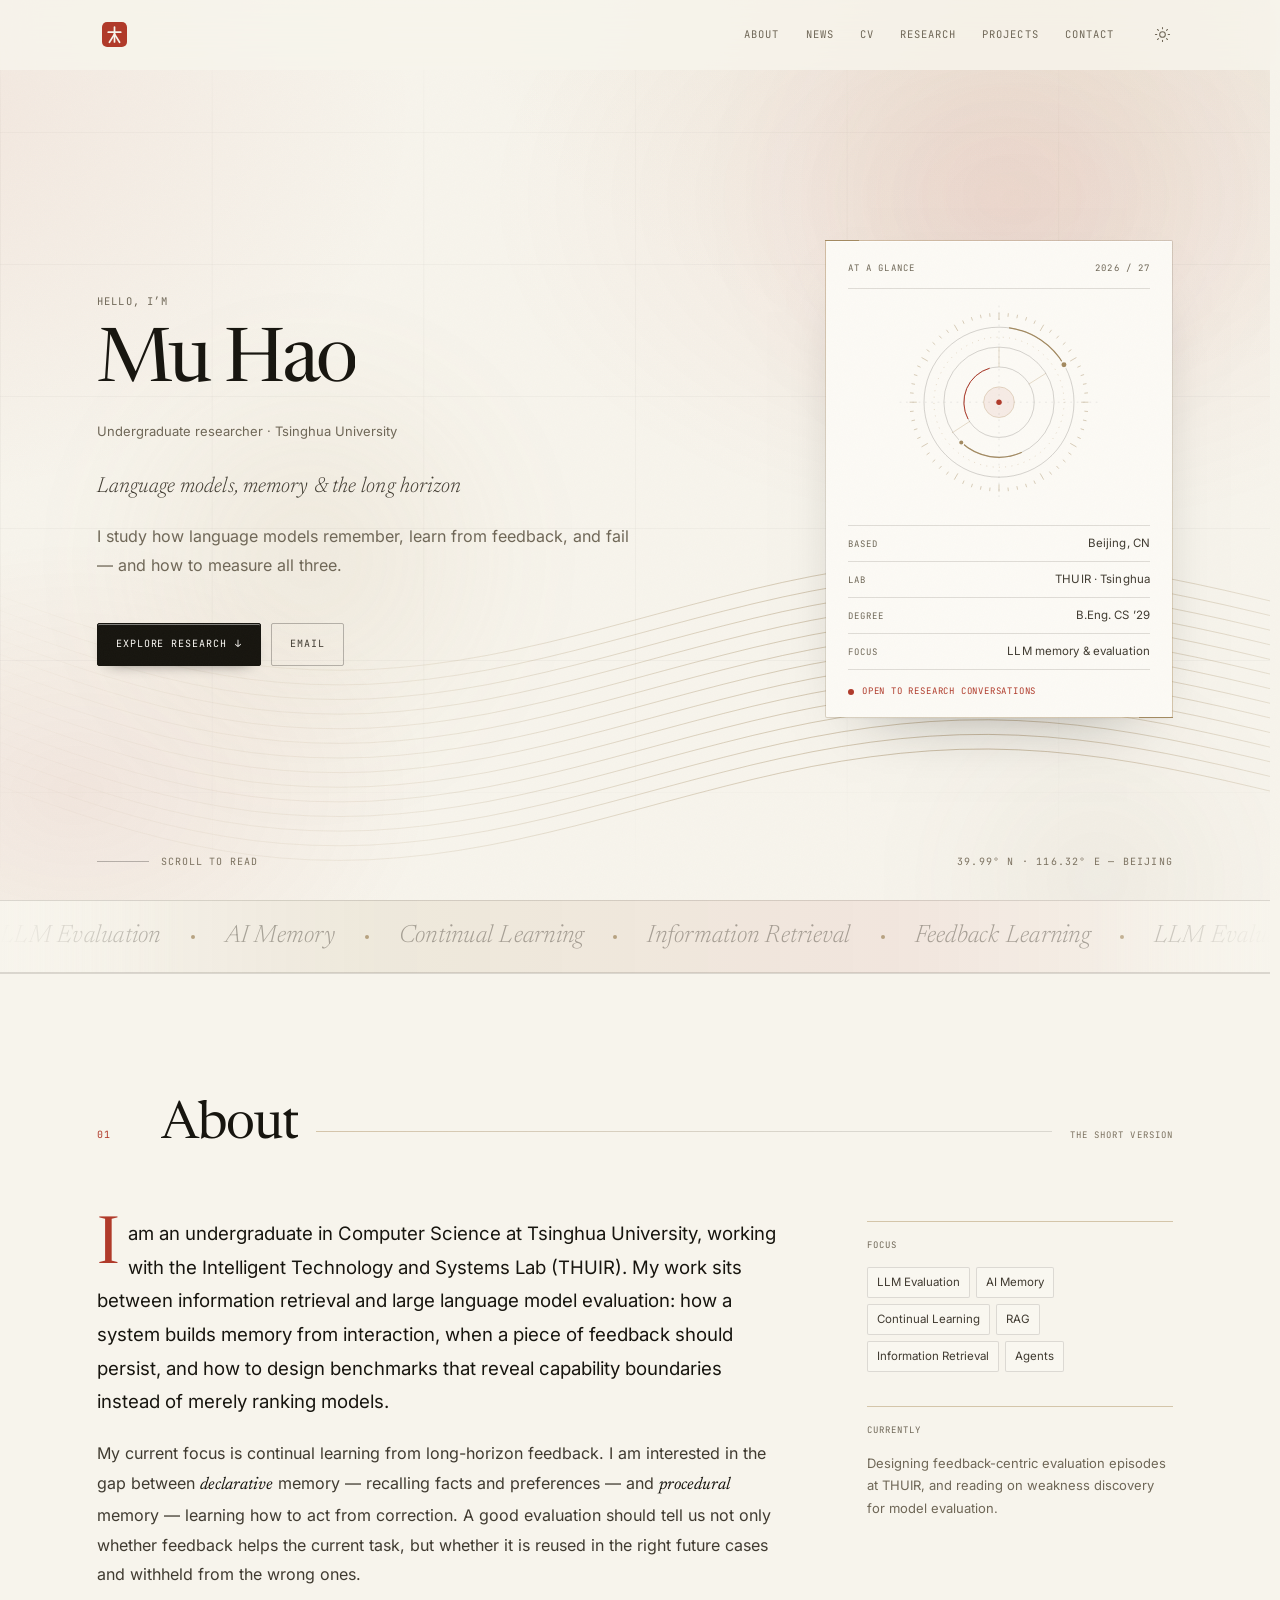
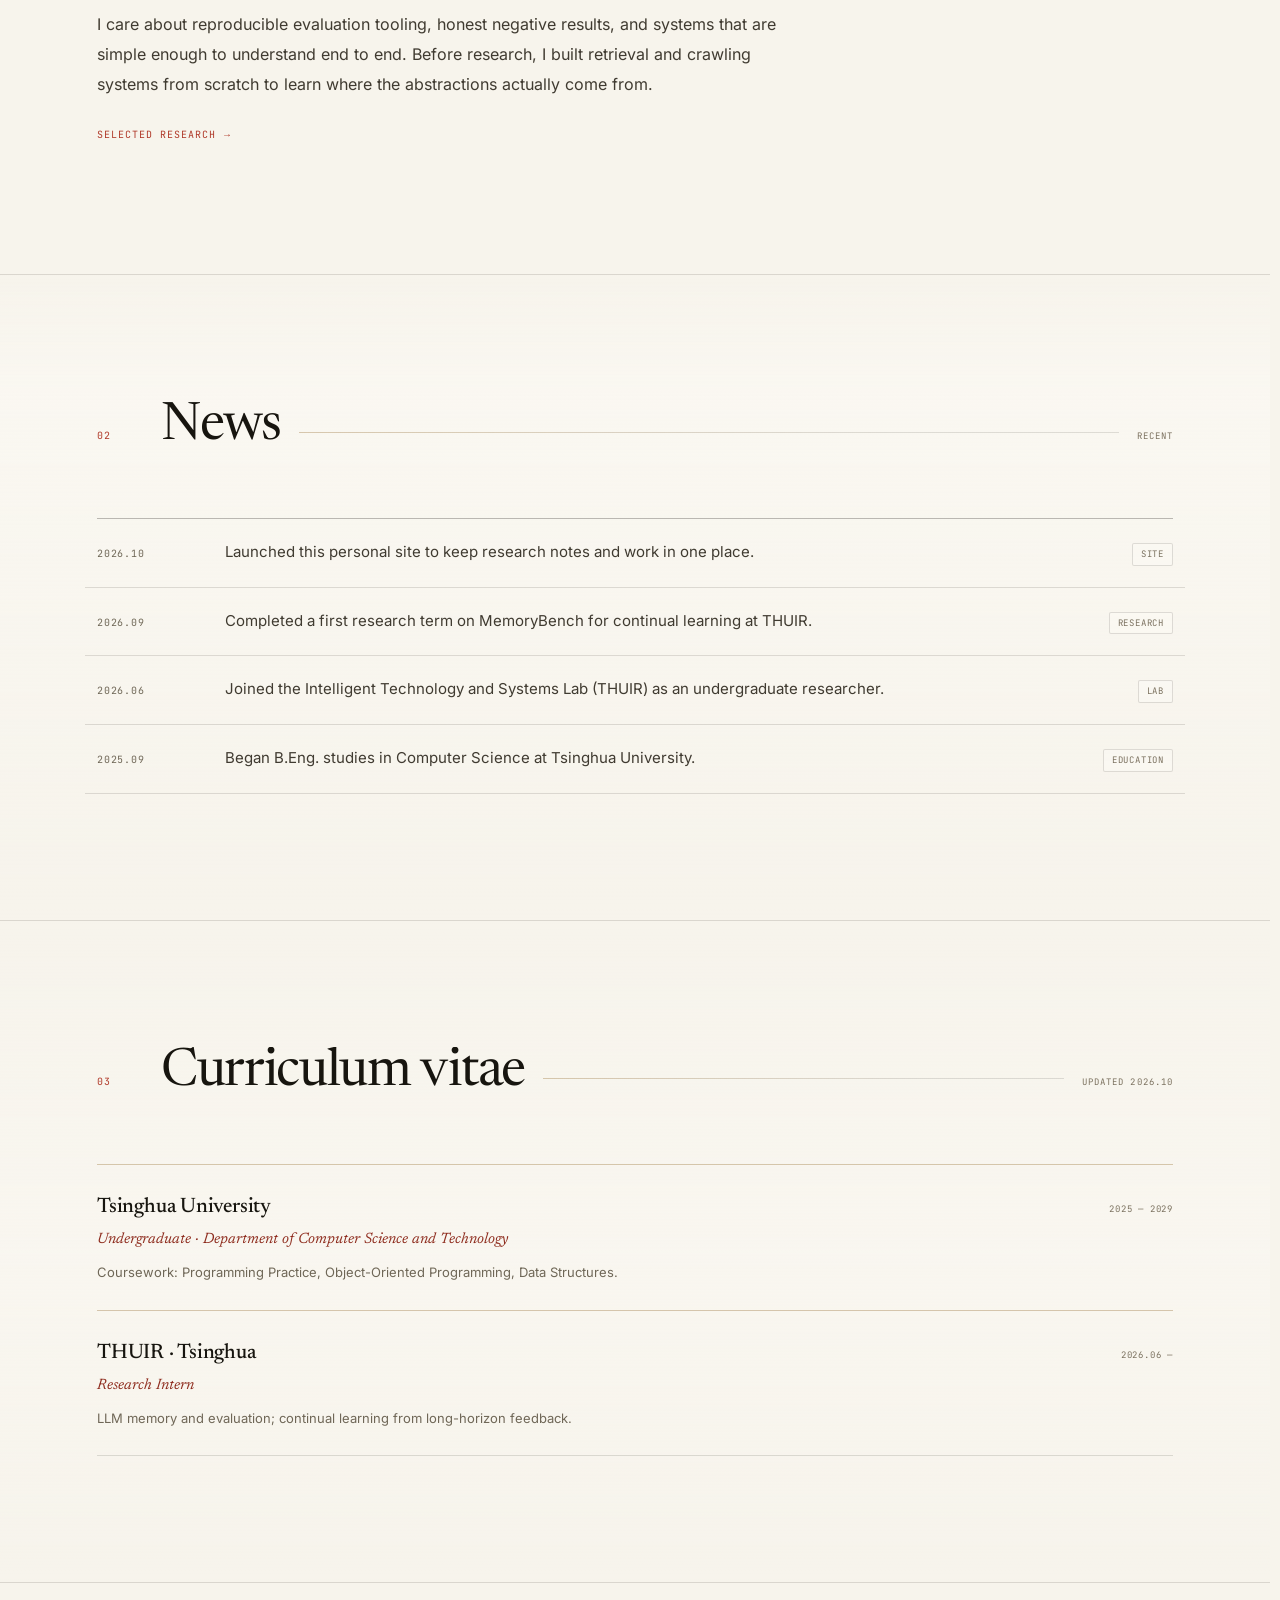
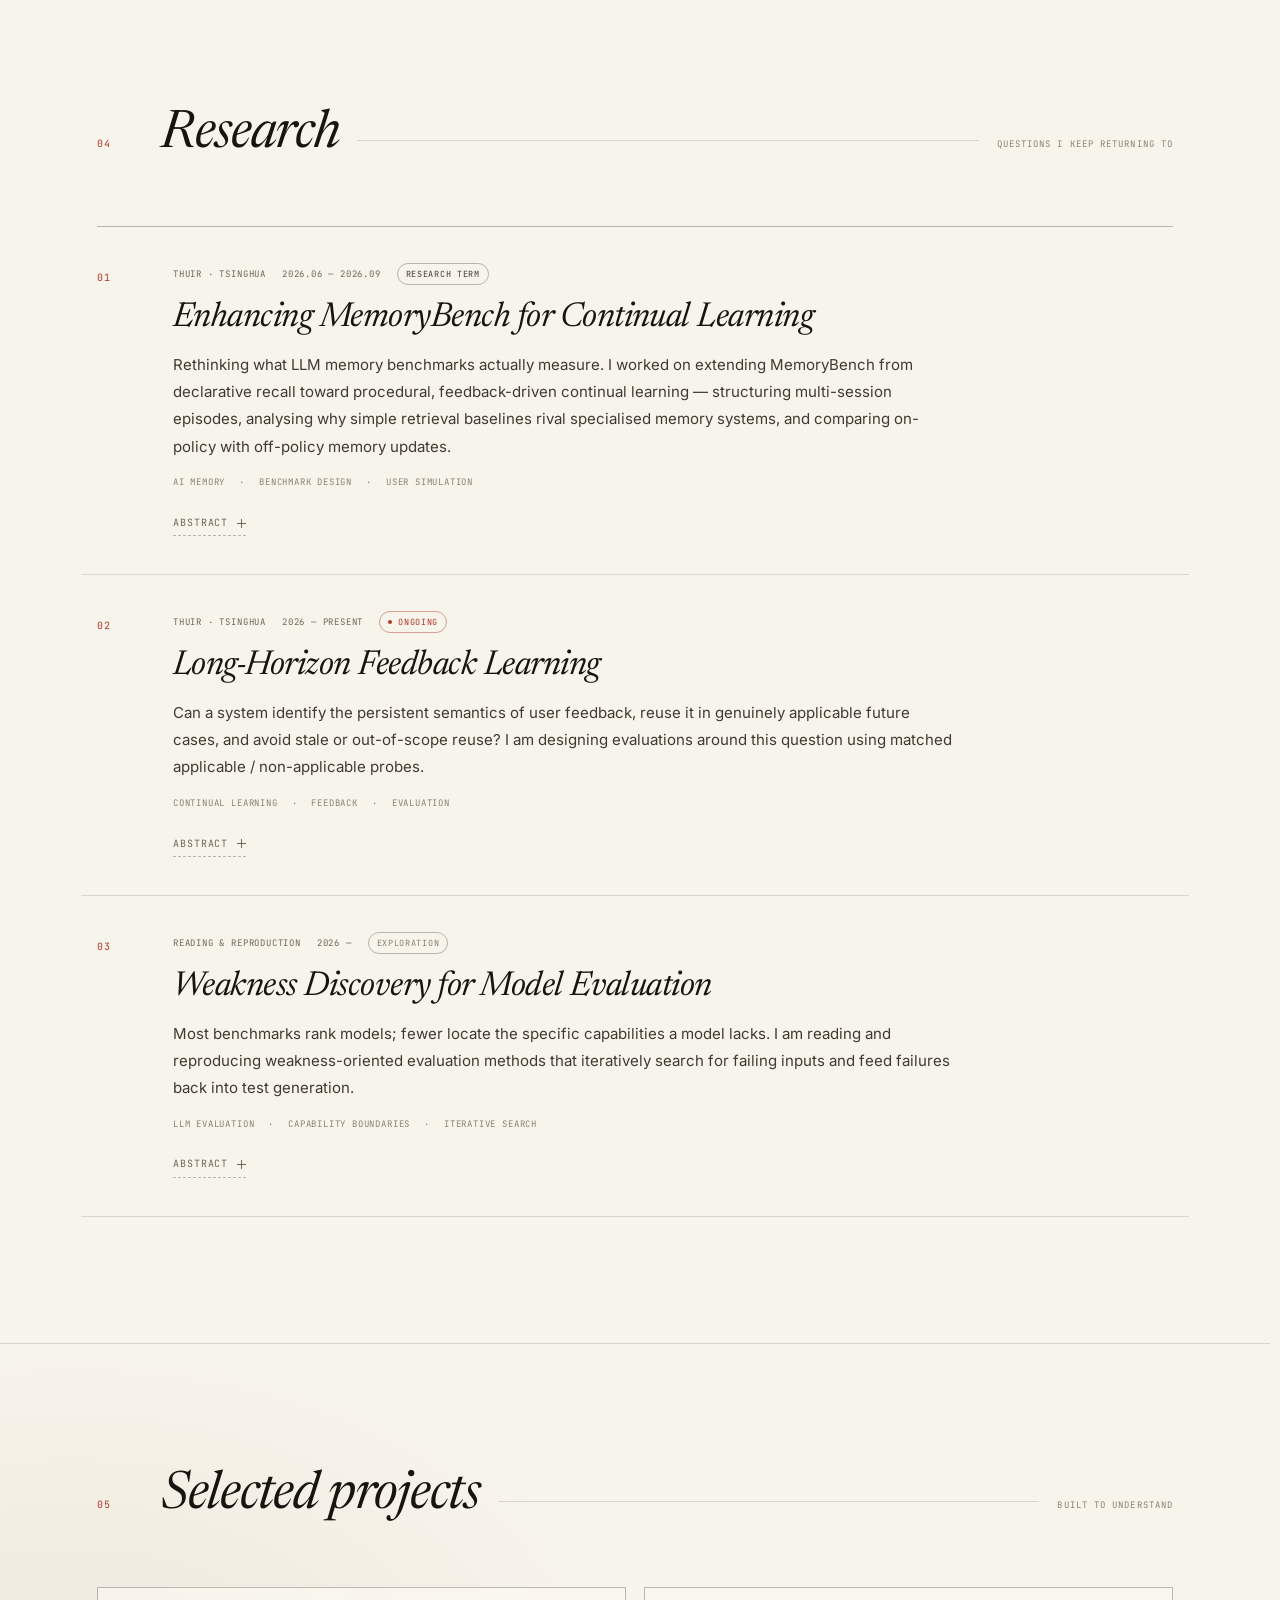
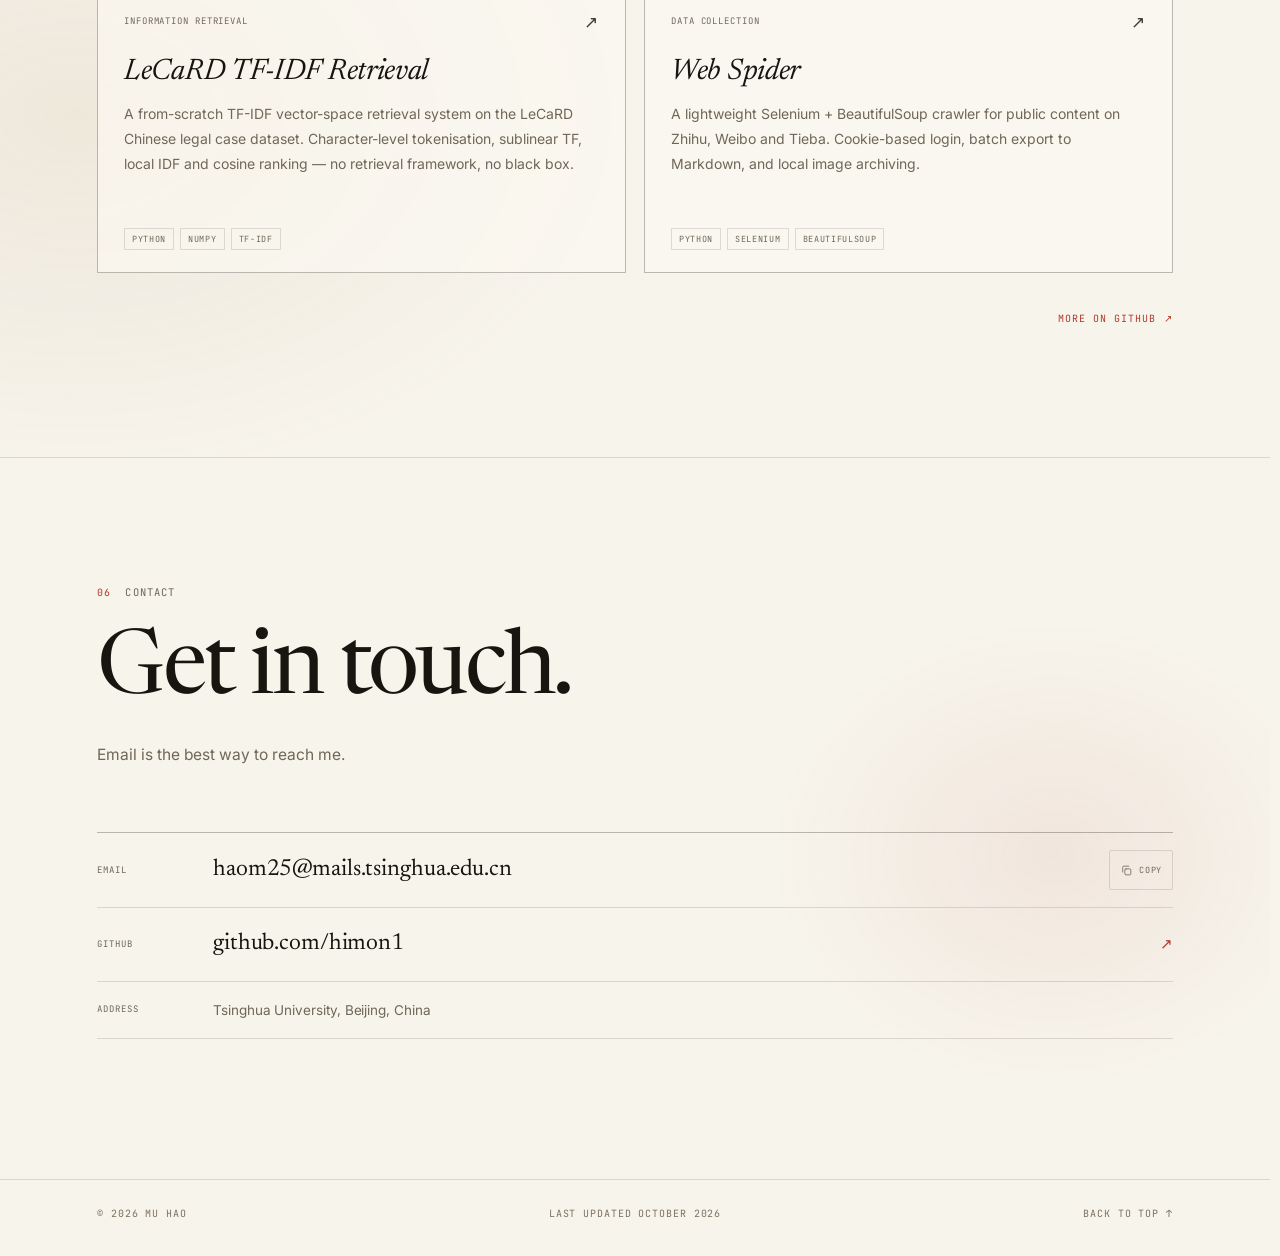
==== commit 950e38ce: "Remove Chinese interface and language switching, keep English only" ====
--- a/index.html
+++ b/index.html
@@ -26,17 +26,15 @@
   <link rel="preload" href="assets/fonts/newsreader-latin.woff2" as="font" type="font/woff2" crossorigin>
   <link rel="preload" href="assets/fonts/newsreader-italic-latin.woff2" as="font" type="font/woff2" crossorigin>
   <link rel="preload" href="assets/fonts/inter-latin.woff2" as="font" type="font/woff2" crossorigin>
-  <link rel="stylesheet" href="assets/css/style.css?v=cv-contact">
+  <link rel="stylesheet" href="assets/css/style.css?v=english-only">
 
   <script>
-    // Apply the saved theme and language before first paint to avoid a flash.
+    // Apply the saved theme before first paint to avoid a flash.
     (function () {
       try {
         var t = localStorage.getItem('hm-theme');
         if (t !== 'light' && t !== 'dark') t = window.matchMedia('(prefers-color-scheme: dark)').matches ? 'dark' : 'light';
         document.documentElement.setAttribute('data-theme', t);
-        var l = localStorage.getItem('hm-lang');
-        if (l === 'zh' || l === 'en') document.documentElement.setAttribute('lang', l);
       } catch (e) {}
     })();
   </script>
@@ -46,7 +44,6 @@
       "@context": "https://schema.org",
       "@type": "Person",
       "name": "Mu Hao",
-      "alternateName": "郝木",
       "url": "https://himon1.github.io/",
       "email": "haom25@mails.tsinghua.edu.cn",
       "affiliation": { "@type": "CollegeOrUniversity", "name": "Tsinghua University" },
@@ -57,7 +54,7 @@
 </head>
 
 <body>
-  <a class="skip-link" href="#main"><span data-lang="en">Skip to content</span><span data-lang="zh">跳到正文</span></a>
+  <a class="skip-link" href="#main"><span>Skip to content</span></a>
 
   <header class="site-header" id="siteHeader">
     <div class="header-inner">
@@ -71,18 +68,15 @@
       </a>
 
       <nav class="nav" id="primaryNav" aria-label="Sections">
-        <a href="#about" data-section="about"><span data-lang="en">About</span><span data-lang="zh">关于</span></a>
-        <a href="#news" data-section="news"><span data-lang="en">News</span><span data-lang="zh">动态</span></a>
-        <a href="#cv" data-section="cv"><span data-lang="en">CV</span><span data-lang="zh">简历</span></a>
-        <a href="#research" data-section="research"><span data-lang="en">Research</span><span data-lang="zh">研究</span></a>
-        <a href="#projects" data-section="projects"><span data-lang="en">Projects</span><span data-lang="zh">项目</span></a>
-        <a href="#contact" data-section="contact"><span data-lang="en">Contact</span><span data-lang="zh">联系</span></a>
+        <a href="#about" data-section="about"><span>About</span></a>
+        <a href="#news" data-section="news"><span>News</span></a>
+        <a href="#cv" data-section="cv"><span>CV</span></a>
+        <a href="#research" data-section="research"><span>Research</span></a>
+        <a href="#projects" data-section="projects"><span>Projects</span></a>
+        <a href="#contact" data-section="contact"><span>Contact</span></a>
       </nav>
 
       <div class="controls">
-        <button class="ctrl lang-btn" id="langToggle" type="button" aria-label="Switch language / 切换语言">
-          <span data-lang-code="en">EN</span><span class="ctrl-sep" aria-hidden="true">/</span><span data-lang-code="zh">中</span>
-        </button>
         <button class="ctrl icon-btn" id="themeToggle" type="button" aria-label="Toggle colour theme">
           <svg class="icon-sun" viewBox="0 0 24 24" aria-hidden="true"><circle cx="12" cy="12" r="4"/><path d="M12 2v2M12 20v2M4.9 4.9l1.4 1.4M17.7 17.7l1.4 1.4M2 12h2M20 12h2M4.9 19.1l1.4-1.4M17.7 6.3l1.4-1.4"/></svg>
           <svg class="icon-moon" viewBox="0 0 24 24" aria-hidden="true"><path d="M20 14.5A8.5 8.5 0 0 1 9.5 4a8.5 8.5 0 1 0 10.5 10.5Z"/></svg>
@@ -98,12 +92,12 @@
   <div class="menu-backdrop" id="menuBackdrop" hidden aria-hidden="true"></div>
 
   <nav class="side-rail" id="sideRail" aria-label="Section index">
-    <a href="#about" data-section="about"><span class="rail-label"><span data-lang="en">About</span><span data-lang="zh">关于</span></span><span class="rail-dot"></span></a>
-    <a href="#news" data-section="news"><span class="rail-label"><span data-lang="en">News</span><span data-lang="zh">动态</span></span><span class="rail-dot"></span></a>
-    <a href="#cv" data-section="cv"><span class="rail-label"><span data-lang="en">CV</span><span data-lang="zh">简历</span></span><span class="rail-dot"></span></a>
-    <a href="#research" data-section="research"><span class="rail-label"><span data-lang="en">Research</span><span data-lang="zh">研究</span></span><span class="rail-dot"></span></a>
-    <a href="#projects" data-section="projects"><span class="rail-label"><span data-lang="en">Work</span><span data-lang="zh">项目</span></span><span class="rail-dot"></span></a>
-    <a href="#contact" data-section="contact"><span class="rail-label"><span data-lang="en">Contact</span><span data-lang="zh">联系</span></span><span class="rail-dot"></span></a>
+    <a href="#about" data-section="about"><span class="rail-label"><span>About</span></span><span class="rail-dot"></span></a>
+    <a href="#news" data-section="news"><span class="rail-label"><span>News</span></span><span class="rail-dot"></span></a>
+    <a href="#cv" data-section="cv"><span class="rail-label"><span>CV</span></span><span class="rail-dot"></span></a>
+    <a href="#research" data-section="research"><span class="rail-label"><span>Research</span></span><span class="rail-dot"></span></a>
+    <a href="#projects" data-section="projects"><span class="rail-label"><span>Work</span></span><span class="rail-dot"></span></a>
+    <a href="#contact" data-section="contact"><span class="rail-label"><span>Contact</span></span><span class="rail-dot"></span></a>
   </nav>
 
   <main id="main">
@@ -137,37 +131,32 @@
       <div class="wrap hero-grid">
         <div class="hero-main">
           <p class="eyebrow hero-eyebrow">
-            <span data-lang="en">Hello, I’m</span>
-            <span data-lang="zh">你好，我是</span>
+            <span>Hello, I’m</span>
           </p>
 
           <h1 class="hero-title">
-            <span data-lang="en">Mu Hao</span>
-            <span data-lang="zh">郝木</span>
+            <span>Mu Hao</span>
           </h1>
 
           <p class="hero-role">
-            <span data-lang="en">Undergraduate researcher · Tsinghua University</span>
-            <span data-lang="zh">清华大学 · 计算机系本科生</span>
+            <span>Undergraduate researcher · Tsinghua University</span>
           </p>
 
           <p class="hero-sub">
-            <span data-lang="en">Language models, memory &amp; the long horizon</span>
-            <span data-lang="zh">大模型 · 记忆 · 长程反馈学习</span>
+            <span>Language models, memory &amp; the long horizon</span>
           </p>
 
           <p class="hero-lede">
-            <span data-lang="en">I study how language models remember, learn from feedback, and fail — and how to measure all three.</span>
-            <span data-lang="zh">我研究大模型如何记忆、如何从反馈中持续学习、又会在哪里失败——以及如何把这三件事测量清楚。</span>
+            <span>I study how language models remember, learn from feedback, and fail — and how to measure all three.</span>
           </p>
 
           <div class="hero-actions">
             <a class="btn btn-primary" href="#research">
-              <span data-lang="en">Explore research</span><span data-lang="zh">看看研究</span>
+              <span>Explore research</span>
               <span class="btn-arrow" aria-hidden="true">↓</span>
             </a>
             <a class="btn" href="mailto:haom25@mails.tsinghua.edu.cn">
-              <span data-lang="en">Email</span><span data-lang="zh">邮件</span>
+              <span>Email</span>
             </a>
           </div>
         </div>
@@ -175,7 +164,7 @@
         <aside class="dossier" id="dossier" aria-label="Profile card">
           <div class="dossier-glow" aria-hidden="true"></div>
           <div class="dossier-head">
-            <span class="mono"><span data-lang="en">At a glance</span><span data-lang="zh">个人概况</span></span>
+            <span class="mono"><span>At a glance</span></span>
             <span class="mono">2026 / 27</span>
           </div>
 
@@ -201,13 +190,13 @@
           </div>
 
           <dl class="dossier-rows">
-            <div><dt><span data-lang="en">Based</span><span data-lang="zh">坐标</span></dt><dd>Beijing, CN</dd></div>
-            <div><dt><span data-lang="en">Lab</span><span data-lang="zh">实验室</span></dt><dd>THUIR · Tsinghua</dd></div>
-            <div><dt><span data-lang="en">Degree</span><span data-lang="zh">学位</span></dt><dd>B.Eng. CS ’29</dd></div>
-            <div><dt><span data-lang="en">Focus</span><span data-lang="zh">方向</span></dt><dd><span data-lang="en">LLM memory &amp; evaluation</span><span data-lang="zh">大模型记忆与评测</span></dd></div>
+            <div><dt><span>Based</span></dt><dd>Beijing, CN</dd></div>
+            <div><dt><span>Lab</span></dt><dd>THUIR · Tsinghua</dd></div>
+            <div><dt><span>Degree</span></dt><dd>B.Eng. CS ’29</dd></div>
+            <div><dt><span>Focus</span></dt><dd><span>LLM memory &amp; evaluation</span></dd></div>
           </dl>
 
-          <p class="dossier-status"><span class="status-dot" aria-hidden="true"></span><span data-lang="en">Open to research conversations</span><span data-lang="zh">欢迎交流合作</span></p>
+          <p class="dossier-status"><span class="status-dot" aria-hidden="true"></span><span>Open to research conversations</span></p>
         </aside>
       </div>
 
@@ -241,32 +230,29 @@
       <div class="wrap">
         <header class="section-head reveal">
           <span class="section-no">01</span>
-          <h2 class="section-title"><span data-lang="en">About</span><span data-lang="zh">关于</span></h2>
+          <h2 class="section-title"><span>About</span></h2>
           <span class="section-rule" aria-hidden="true"></span>
-          <span class="section-note mono"><span data-lang="en">The short version</span><span data-lang="zh">简短版</span></span>
+          <span class="section-note mono"><span>The short version</span></span>
         </header>
 
         <div class="about-grid">
           <div class="about-body reveal">
             <p class="dropcap">
-              <span data-lang="en">I am an undergraduate in Computer Science at Tsinghua University, working with the Intelligent Technology and Systems Lab (THUIR). My work sits between information retrieval and large language model evaluation: how a system builds memory from interaction, when a piece of feedback should persist, and how to design benchmarks that reveal capability boundaries instead of merely ranking models.</span>
-              <span data-lang="zh">我是清华大学计算机系本科生，目前在智能技术与系统实验室（THUIR）参与研究。我的工作位于信息检索与大模型评测之间：系统如何从交互中构建记忆，一条反馈应当在何时持续生效，以及如何设计能够暴露能力边界、而不只是给模型排名的评测。</span>
+              <span>I am an undergraduate in Computer Science at Tsinghua University, working with the Intelligent Technology and Systems Lab (THUIR). My work sits between information retrieval and large language model evaluation: how a system builds memory from interaction, when a piece of feedback should persist, and how to design benchmarks that reveal capability boundaries instead of merely ranking models.</span>
             </p>
             <p>
-              <span data-lang="en">My current focus is continual learning from long-horizon feedback. I am interested in the gap between <em>declarative</em> memory — recalling facts and preferences — and <em>procedural</em> memory — learning how to act from correction. A good evaluation should tell us not only whether feedback helps the current task, but whether it is reused in the right future cases and withheld from the wrong ones.</span>
-              <span data-lang="zh">目前我关注长程反馈驱动的持续学习，尤其关心<em>陈述性记忆</em>（记住事实与偏好）与<em>程序性记忆</em>（从纠正中学会如何行动）之间的差距。好的评测不应只回答“反馈是否改善了当前任务”，还要回答它是否被用在了正确的未来场景里，以及是否被错误地越界复用。</span>
+              <span>My current focus is continual learning from long-horizon feedback. I am interested in the gap between <em>declarative</em> memory — recalling facts and preferences — and <em>procedural</em> memory — learning how to act from correction. A good evaluation should tell us not only whether feedback helps the current task, but whether it is reused in the right future cases and withheld from the wrong ones.</span>
             </p>
             <p>
-              <span data-lang="en">I care about reproducible evaluation tooling, honest negative results, and systems that are simple enough to understand end to end. Before research, I built retrieval and crawling systems from scratch to learn where the abstractions actually come from.</span>
-              <span data-lang="zh">我在意可复现的评测工具、诚实的负结果，以及简单到可以被完整理解的系统。在正式进入研究之前，我从零实现过检索与爬虫系统，想弄清楚那些抽象究竟从哪里来。</span>
-            </p>
-
-            <a class="text-link" href="#research"><span data-lang="en">Selected research</span><span data-lang="zh">查看研究</span><span aria-hidden="true">→</span></a>
+              <span>I care about reproducible evaluation tooling, honest negative results, and systems that are simple enough to understand end to end. Before research, I built retrieval and crawling systems from scratch to learn where the abstractions actually come from.</span>
+            </p>
+
+            <a class="text-link" href="#research"><span>Selected research</span><span aria-hidden="true">→</span></a>
           </div>
 
           <aside class="about-side reveal" style="--d: 80ms">
             <div class="side-block">
-              <span class="mono side-label"><span data-lang="en">Focus</span><span data-lang="zh">关注方向</span></span>
+              <span class="mono side-label"><span>Focus</span></span>
               <ul class="tag-list">
                 <li>LLM Evaluation</li>
                 <li>AI Memory</li>
@@ -277,10 +263,9 @@
               </ul>
             </div>
             <div class="side-block">
-              <span class="mono side-label"><span data-lang="en">Currently</span><span data-lang="zh">最近在做</span></span>
+              <span class="mono side-label"><span>Currently</span></span>
               <p class="side-note">
-                <span data-lang="en">Designing feedback-centric evaluation episodes at THUIR, and reading on weakness discovery for model evaluation.</span>
-                <span data-lang="zh">在 THUIR 设计以反馈为中心的评测任务，同时阅读模型弱点发现方向的工作。</span>
+                <span>Designing feedback-centric evaluation episodes at THUIR, and reading on weakness discovery for model evaluation.</span>
               </p>
             </div>
           </aside>
@@ -293,31 +278,31 @@
       <div class="wrap">
         <header class="section-head reveal">
           <span class="section-no">02</span>
-          <h2 class="section-title"><span data-lang="en">News</span><span data-lang="zh">动态</span></h2>
+          <h2 class="section-title"><span>News</span></h2>
           <span class="section-rule" aria-hidden="true"></span>
-          <span class="section-note mono"><span data-lang="en">Recent</span><span data-lang="zh">近期</span></span>
+          <span class="section-note mono"><span>Recent</span></span>
         </header>
 
         <div class="news-list">
           <div class="news-item reveal">
             <time class="mono" datetime="2026-10">2026.10</time>
-            <p><span data-lang="en">Launched this personal site to keep research notes and work in one place.</span><span data-lang="zh">上线个人主页，用来集中记录研究与工作。</span></p>
-            <span class="news-tag mono"><span data-lang="en">Site</span><span data-lang="zh">主页</span></span>
+            <p><span>Launched this personal site to keep research notes and work in one place.</span></p>
+            <span class="news-tag mono"><span>Site</span></span>
           </div>
           <div class="news-item reveal">
             <time class="mono" datetime="2026-09">2026.09</time>
-            <p><span data-lang="en">Completed a first research term on MemoryBench for continual learning at THUIR.</span><span data-lang="zh">在 THUIR 完成 MemoryBench 持续学习方向的第一个研究阶段。</span></p>
-            <span class="news-tag mono"><span data-lang="en">Research</span><span data-lang="zh">研究</span></span>
+            <p><span>Completed a first research term on MemoryBench for continual learning at THUIR.</span></p>
+            <span class="news-tag mono"><span>Research</span></span>
           </div>
           <div class="news-item reveal">
             <time class="mono" datetime="2026-06">2026.06</time>
-            <p><span data-lang="en">Joined the Intelligent Technology and Systems Lab (THUIR) as an undergraduate researcher.</span><span data-lang="zh">加入智能技术与系统实验室（THUIR），开始本科科研训练。</span></p>
-            <span class="news-tag mono"><span data-lang="en">Lab</span><span data-lang="zh">实验室</span></span>
+            <p><span>Joined the Intelligent Technology and Systems Lab (THUIR) as an undergraduate researcher.</span></p>
+            <span class="news-tag mono"><span>Lab</span></span>
           </div>
           <div class="news-item reveal">
             <time class="mono" datetime="2025-09">2025.09</time>
-            <p><span data-lang="en">Began B.Eng. studies in Computer Science at Tsinghua University.</span><span data-lang="zh">进入清华大学计算机系学习。</span></p>
-            <span class="news-tag mono"><span data-lang="en">Education</span><span data-lang="zh">教育</span></span>
+            <p><span>Began B.Eng. studies in Computer Science at Tsinghua University.</span></p>
+            <span class="news-tag mono"><span>Education</span></span>
           </div>
         </div>
       </div>
@@ -328,9 +313,9 @@
       <div class="wrap">
         <header class="section-head reveal">
           <span class="section-no">03</span>
-          <h2 class="section-title"><span data-lang="en">Curriculum vitae</span><span data-lang="zh">简历</span></h2>
+          <h2 class="section-title"><span>Curriculum vitae</span></h2>
           <span class="section-rule" aria-hidden="true"></span>
-          <span class="section-note mono"><span data-lang="en">Updated 2026.10</span><span data-lang="zh">更新于 2026.10</span></span>
+          <span class="section-note mono"><span>Updated 2026.10</span></span>
         </header>
 
         <div class="cv-list">
@@ -339,10 +324,9 @@
               <h3>Tsinghua University</h3>
               <span class="mono">2025 — 2029</span>
             </div>
-            <p class="cv-sub"><span data-lang="en">Undergraduate · Department of Computer Science and Technology</span><span data-lang="zh">本科 · 计算机科学与技术系</span></p>
+            <p class="cv-sub"><span>Undergraduate · Department of Computer Science and Technology</span></p>
             <p class="cv-desc">
-              <span data-lang="en">Coursework: Programming Practice, Object-Oriented Programming, Data Structures.</span>
-              <span data-lang="zh">主修课程：程序设计训练、面向对象程序设计、数据结构。</span>
+              <span>Coursework: Programming Practice, Object-Oriented Programming, Data Structures.</span>
             </p>
           </article>
 
@@ -351,10 +335,9 @@
               <h3>THUIR · Tsinghua</h3>
               <span class="mono">2026.06 —</span>
             </div>
-            <p class="cv-sub"><span data-lang="en">Research Intern</span><span data-lang="zh">科研实习生</span></p>
+            <p class="cv-sub"><span>Research Intern</span></p>
             <p class="cv-desc">
-              <span data-lang="en">LLM memory and evaluation; continual learning from long-horizon feedback.</span>
-              <span data-lang="zh">大模型记忆与评测；长程反馈驱动的持续学习。</span>
+              <span>LLM memory and evaluation; continual learning from long-horizon feedback.</span>
             </p>
           </article>
 
@@ -367,9 +350,9 @@
       <div class="wrap">
         <header class="section-head reveal">
           <span class="section-no">04</span>
-          <h2 class="section-title"><span data-lang="en">Research</span><span data-lang="zh">研究</span></h2>
+          <h2 class="section-title"><span>Research</span></h2>
           <span class="section-rule" aria-hidden="true"></span>
-          <span class="section-note mono"><span data-lang="en">Questions I keep returning to</span><span data-lang="zh">持续追问的问题</span></span>
+          <span class="section-note mono"><span>Questions I keep returning to</span></span>
         </header>
 
         <div class="research-list">
@@ -379,23 +362,21 @@
               <div class="research-meta mono">
                 <span>THUIR · Tsinghua</span>
                 <span>2026.06 — 2026.09</span>
-                <span class="pill"><span data-lang="en">Research term</span><span data-lang="zh">研究阶段</span></span>
+                <span class="pill"><span>Research term</span></span>
               </div>
               <h3>Enhancing MemoryBench for Continual Learning</h3>
               <p>
-                <span data-lang="en">Rethinking what LLM memory benchmarks actually measure. I worked on extending MemoryBench from declarative recall toward procedural, feedback-driven continual learning — structuring multi-session episodes, analysing why simple retrieval baselines rival specialised memory systems, and comparing on-policy with off-policy memory updates.</span>
-                <span data-lang="zh">重新审视大模型记忆评测究竟在测什么。我参与将 MemoryBench 从陈述性回忆推进到程序性的、反馈驱动的持续学习：设计多 session 的任务片段，分析为什么简单的检索基线能够比肩专门的记忆系统，并比较 on-policy 与 off-policy 的记忆更新方式。</span>
+                <span>Rethinking what LLM memory benchmarks actually measure. I worked on extending MemoryBench from declarative recall toward procedural, feedback-driven continual learning — structuring multi-session episodes, analysing why simple retrieval baselines rival specialised memory systems, and comparing on-policy with off-policy memory updates.</span>
               </p>
               <ul class="topic-list mono">
                 <li>AI Memory</li><li>Benchmark Design</li><li>User Simulation</li>
               </ul>
 
               <details class="research-more">
-                <summary><span class="mono"><span data-lang="en">Abstract</span><span data-lang="zh">展开摘要</span></span><span class="plus" aria-hidden="true"></span></summary>
+                <summary><span class="mono"><span>Abstract</span></span><span class="plus" aria-hidden="true"></span></summary>
                 <div class="details-body">
                   <p>
-                    <span data-lang="en">MemoryBench organises evaluation as a loop between a task provider, a user simulator, the system under test, and a performance monitor. Its most useful move is to separate declarative memory from procedural memory: most systems retrieve facts reasonably well, but few turn feedback into a reusable policy. In this project I helped design feedback-centric episodes and examined when retrieved context, rather than a sophisticated memory module, is enough.</span>
-                    <span data-lang="zh">MemoryBench 把评测组织成 Task Provider、User Simulator、被测系统与 Performance Monitor 之间的循环。它最有价值的一点，是把陈述性记忆与程序性记忆分开：多数系统都能较好地检索事实，但很少有系统能把反馈转化为可复用的策略。在这个项目里，我参与设计以反馈为中心的任务片段，并考察在什么情况下检索到的上下文本身就足够，而不需要复杂的记忆模块。</span>
+                    <span>MemoryBench organises evaluation as a loop between a task provider, a user simulator, the system under test, and a performance monitor. Its most useful move is to separate declarative memory from procedural memory: most systems retrieve facts reasonably well, but few turn feedback into a reusable policy. In this project I helped design feedback-centric episodes and examined when retrieved context, rather than a sophisticated memory module, is enough.</span>
                   </p>
                 </div>
               </details>
@@ -408,23 +389,21 @@
               <div class="research-meta mono">
                 <span>THUIR · Tsinghua</span>
                 <span>2026 — Present</span>
-                <span class="pill pill-live"><span class="status-dot" aria-hidden="true"></span><span data-lang="en">Ongoing</span><span data-lang="zh">进行中</span></span>
+                <span class="pill pill-live"><span class="status-dot" aria-hidden="true"></span><span>Ongoing</span></span>
               </div>
               <h3>Long-Horizon Feedback Learning</h3>
               <p>
-                <span data-lang="en">Can a system identify the persistent semantics of user feedback, reuse it in genuinely applicable future cases, and avoid stale or out-of-scope reuse? I am designing evaluations around this question using matched applicable / non-applicable probes.</span>
-                <span data-lang="zh">系统能否识别用户反馈中持久有效的语义，在真正适用的未来场景中复用它，同时避免过期或越界复用？围绕这个问题，我正在用成对的“适用 / 不适用”探针设计评测。</span>
+                <span>Can a system identify the persistent semantics of user feedback, reuse it in genuinely applicable future cases, and avoid stale or out-of-scope reuse? I am designing evaluations around this question using matched applicable / non-applicable probes.</span>
               </p>
               <ul class="topic-list mono">
                 <li>Continual Learning</li><li>Feedback</li><li>Evaluation</li>
               </ul>
 
               <details class="research-more">
-                <summary><span class="mono"><span data-lang="en">Abstract</span><span data-lang="zh">展开摘要</span></span><span class="plus" aria-hidden="true"></span></summary>
+                <summary><span class="mono"><span>Abstract</span></span><span class="plus" aria-hidden="true"></span></summary>
                 <div class="details-body">
                   <p>
-                    <span data-lang="en">Feedback is not the same as preference. A single comment can mix task quality, audience, and duration: “This email is too long; keep executive updates to five sentences from now on.” I am formalising feedback scope along temporal horizons (response, session, artifact, project, indefinite) and applicability predicates (user, task family, audience, domain), then measuring both helpful reuse and harmful over-generalisation.</span>
-                    <span data-lang="zh">反馈并不等同于偏好。同一条评论可能同时包含任务质量、受众与时效性：“这封邮件太长了；以后给高管写进展时控制在五句话以内。”我正尝试把反馈的适用范围形式化为时间跨度（当前回答、会话、产物、项目、无限期）与适用谓词（用户、任务族、受众、领域），并同时测量有益复用与有害的过度泛化。</span>
+                    <span>Feedback is not the same as preference. A single comment can mix task quality, audience, and duration: “This email is too long; keep executive updates to five sentences from now on.” I am formalising feedback scope along temporal horizons (response, session, artifact, project, indefinite) and applicability predicates (user, task family, audience, domain), then measuring both helpful reuse and harmful over-generalisation.</span>
                   </p>
                 </div>
               </details>
@@ -437,23 +416,21 @@
               <div class="research-meta mono">
                 <span>Reading &amp; reproduction</span>
                 <span>2026 —</span>
-                <span class="pill pill-quiet"><span data-lang="en">Exploration</span><span data-lang="zh">探索</span></span>
+                <span class="pill pill-quiet"><span>Exploration</span></span>
               </div>
               <h3>Weakness Discovery for Model Evaluation</h3>
               <p>
-                <span data-lang="en">Most benchmarks rank models; fewer locate the specific capabilities a model lacks. I am reading and reproducing weakness-oriented evaluation methods that iteratively search for failing inputs and feed failures back into test generation.</span>
-                <span data-lang="zh">多数 benchmark 用于给模型排名，却较少定位模型具体缺失的能力。我正在阅读并复现以“弱点发现”为导向的评测方法：迭代搜索失败输入，再把失败案例反馈给测试生成。</span>
+                <span>Most benchmarks rank models; fewer locate the specific capabilities a model lacks. I am reading and reproducing weakness-oriented evaluation methods that iteratively search for failing inputs and feed failures back into test generation.</span>
               </p>
               <ul class="topic-list mono">
                 <li>LLM Evaluation</li><li>Capability Boundaries</li><li>Iterative Search</li>
               </ul>
 
               <details class="research-more">
-                <summary><span class="mono"><span data-lang="en">Abstract</span><span data-lang="zh">展开摘要</span></span><span class="plus" aria-hidden="true"></span></summary>
+                <summary><span class="mono"><span>Abstract</span></span><span class="plus" aria-hidden="true"></span></summary>
                 <div class="details-body">
                   <p>
-                    <span data-lang="en">Work such as AUTODETECT frames evaluation as a loop between an examiner, a questioner, and an assessor: build a taxonomy of tasks, generate targeted probes, score responses, and turn low-scoring cases into new search seeds. I am interested in whether such loops produce transferable diagnoses or merely overfit to a judge, and how to make discovered weaknesses actionable for training.</span>
-                    <span data-lang="zh">AUTODETECT 一类工作把评测组织为 Examiner、Questioner 与 Assessor 之间的循环：构建任务知识体系、生成针对性问题、给回答打分，再把低分案例变成新的搜索起点。我关心这种循环产生的是可迁移的诊断，还是仅仅过拟合了某个 judge，以及如何让发现的弱点真正可用于训练。</span>
+                    <span>Work such as AUTODETECT frames evaluation as a loop between an examiner, a questioner, and an assessor: build a taxonomy of tasks, generate targeted probes, score responses, and turn low-scoring cases into new search seeds. I am interested in whether such loops produce transferable diagnoses or merely overfit to a judge, and how to make discovered weaknesses actionable for training.</span>
                   </p>
                 </div>
               </details>
@@ -468,9 +445,9 @@
       <div class="wrap">
         <header class="section-head reveal">
           <span class="section-no">05</span>
-          <h2 class="section-title"><span data-lang="en">Selected projects</span><span data-lang="zh">项目</span></h2>
+          <h2 class="section-title"><span>Selected projects</span></h2>
           <span class="section-rule" aria-hidden="true"></span>
-          <span class="section-note mono"><span data-lang="en">Built to understand</span><span data-lang="zh">为了理解而造</span></span>
+          <span class="section-note mono"><span>Built to understand</span></span>
         </header>
 
         <div class="project-grid">
@@ -481,8 +458,7 @@
             </div>
             <h3>LeCaRD TF-IDF Retrieval</h3>
             <p>
-              <span data-lang="en">A from-scratch TF-IDF vector-space retrieval system on the LeCaRD Chinese legal case dataset. Character-level tokenisation, sublinear TF, local IDF and cosine ranking — no retrieval framework, no black box.</span>
-              <span data-lang="zh">在 LeCaRD 中文法律案例数据集上，从零实现的 TF-IDF 向量空间检索系统。字符级切分、次线性 TF、局部 IDF 与余弦排序——不使用检索框架，也不调用黑盒。</span>
+              <span>A from-scratch TF-IDF vector-space retrieval system on the LeCaRD Chinese legal case dataset. Character-level tokenisation, sublinear TF, local IDF and cosine ranking — no retrieval framework, no black box.</span>
             </p>
             <ul class="chips mono"><li>Python</li><li>NumPy</li><li>TF-IDF</li></ul>
           </a>
@@ -494,8 +470,7 @@
             </div>
             <h3>Web Spider</h3>
             <p>
-              <span data-lang="en">A lightweight Selenium + BeautifulSoup crawler for public content on Zhihu, Weibo and Tieba. Cookie-based login, batch export to Markdown, and local image archiving.</span>
-              <span data-lang="zh">基于 Selenium 与 BeautifulSoup 的轻量爬虫，用于抓取知乎、微博、贴吧等平台的公开内容。支持 Cookie 登录、批量导出 Markdown 与图片本地归档。</span>
+              <span>A lightweight Selenium + BeautifulSoup crawler for public content on Zhihu, Weibo and Tieba. Cookie-based login, batch export to Markdown, and local image archiving.</span>
             </p>
             <ul class="chips mono"><li>Python</li><li>Selenium</li><li>BeautifulSoup</li></ul>
           </a>
@@ -503,7 +478,7 @@
 
         <div class="projects-foot reveal">
           <a class="text-link" href="https://github.com/himon1" target="_blank" rel="noopener">
-            <span data-lang="en">More on GitHub</span><span data-lang="zh">在 GitHub 上查看更多</span>
+            <span>More on GitHub</span>
             <span aria-hidden="true">↗</span>
           </a>
         </div>
@@ -513,15 +488,13 @@
     <!-- ─────────────────────────── CONTACT ─────────────────────────── -->
     <section class="section contact" id="contact">
       <div class="wrap">
-        <p class="eyebrow reveal"><span class="section-no">06</span><span data-lang="en">Contact</span><span data-lang="zh">联系</span></p>
+        <p class="eyebrow reveal"><span class="section-no">06</span><span>Contact</span></p>
         <h2 class="contact-title reveal">
-          <span data-lang="en">Get in touch.</span>
-          <span data-lang="zh">联系我。</span>
+          <span>Get in touch.</span>
         </h2>
 
         <p class="contact-note reveal">
-          <span data-lang="en">Email is the best way to reach me.</span>
-          <span data-lang="zh">可以通过邮件与我联系。</span>
+          <span>Email is the best way to reach me.</span>
         </p>
 
         <div class="contact-rows reveal">
@@ -530,7 +503,7 @@
             <a class="contact-value" href="mailto:haom25@mails.tsinghua.edu.cn">haom25@mails.tsinghua.edu.cn</a>
             <button class="copy-btn" id="copyEmail" type="button" data-email="haom25@mails.tsinghua.edu.cn" aria-label="Copy email address">
               <svg viewBox="0 0 24 24" aria-hidden="true"><rect x="9" y="9" width="11" height="11" rx="2"/><path d="M5 15V6a2 2 0 0 1 2-2h9"/></svg>
-              <span class="copy-text"><span data-lang="en">Copy</span><span data-lang="zh">复制</span></span>
+              <span class="copy-text"><span>Copy</span></span>
             </button>
           </div>
           <div class="contact-row">
@@ -539,8 +512,8 @@
             <span class="contact-arrow" aria-hidden="true">↗</span>
           </div>
           <div class="contact-row">
-            <span class="mono contact-label"><span data-lang="en">Address</span><span data-lang="zh">地址</span></span>
-            <span class="contact-value contact-value-quiet"><span data-lang="en">Tsinghua University, Beijing, China</span><span data-lang="zh">中国 · 北京 · 清华大学</span></span>
+            <span class="mono contact-label"><span>Address</span></span>
+            <span class="contact-value contact-value-quiet"><span>Tsinghua University, Beijing, China</span></span>
           </div>
         </div>
       </div>
@@ -550,15 +523,15 @@
   <footer class="site-footer">
     <div class="wrap footer-inner">
       <span class="mono">© <span id="year">2026</span> Mu Hao</span>
-      <span class="mono footer-mid"><span data-lang="en">Last updated October 2026</span><span data-lang="zh">更新于 2026 年 10 月</span></span>
-      <a class="mono back-top" href="#top"><span data-lang="en">Back to top</span><span data-lang="zh">回到顶部</span> ↑</a>
+      <span class="mono footer-mid"><span>Last updated October 2026</span></span>
+      <a class="mono back-top" href="#top"><span>Back to top</span> ↑</a>
     </div>
   </footer>
 
   <div class="toast" id="toast" role="status" aria-live="polite">
-    <span data-lang="en">Email copied to clipboard</span><span data-lang="zh">邮箱已复制到剪贴板</span>
+    <span>Email copied to clipboard</span>
   </div>
 
-  <script src="assets/js/main.js?v=cv-contact" defer></script>
+  <script src="assets/js/main.js?v=english-only" defer></script>
 </body>
 </html>
--- a/assets/css/style.css
+++ b/assets/css/style.css
@@ -3,13 +3,6 @@
    Hand-written CSS. Design tokens live in :root; edit those first.
    ========================================================================== */
 
-@font-face {
-  font-family: "Noto Serif SC";
-  src: url("../fonts/noto-serif-sc-400.woff2") format("woff2");
-  font-weight: 400 500;
-  font-style: normal;
-  font-display: swap;
-}
 @font-face {
   font-family: "Newsreader";
   /* The original filenames are reversed relative to the embedded styles. */
@@ -73,8 +66,8 @@
   --surface-shade: rgba(23, 21, 15, 0.12);
   --surface-glow: rgba(165, 131, 78, 0.22);
 
-  --serif: "Newsreader", "Noto Serif SC", "Songti SC", "Noto Serif CJK SC", "STSong", "SimSun", serif;
-  --sans: "Inter", "PingFang SC", "Hiragino Sans GB", "Microsoft YaHei", sans-serif;
+  --serif: "Newsreader", serif;
+  --sans: "Inter", sans-serif;
   --mono: "JetBrains Mono", "SFMono-Regular", Consolas, "Liberation Mono", monospace;
 
   --max: 1180px;
@@ -176,10 +169,6 @@
   border-radius: 2px;
 }
 
-/* Bilingual visibility. English is the no-JS default. */
-html[lang="en"] [data-lang="zh"],
-html[lang="zh"] [data-lang="en"] { display: none !important; }
-
 .wrap {
   width: 100%;
   max-width: var(--max);
@@ -314,20 +303,6 @@
 .ctrl:hover { color: var(--ink); }
 .ctrl:focus-visible { color: var(--ink); background: var(--gold-soft); }
 .ctrl:active { transform: translateY(1px); }
-
-.lang-btn {
-  gap: 5px;
-  padding: 0 9px;
-  border: 1px solid var(--rule);
-  border-radius: 999px;
-  font-family: var(--mono);
-  font-size: 9.5px;
-  letter-spacing: 0.08em;
-}
-.lang-btn span[data-lang-code] { transition: color 0.2s, opacity 0.2s; opacity: 0.45; }
-html[lang="en"] .lang-btn span[data-lang-code="en"],
-html[lang="zh"] .lang-btn span[data-lang-code="zh"] { opacity: 1; color: var(--ink); }
-.ctrl-sep { opacity: 0.3; font-size: 9px; }
 
 .icon-btn { width: 32px; position: relative; }
 .icon-btn svg {
@@ -592,10 +567,6 @@
   .hero-title:hover > span { background-position: 0 50%; }
   .hero-title > span::selection { color: var(--paper); }
 }
-html[lang="zh"] .hero-title {
-  letter-spacing: 0.02em;
-  font-size: clamp(3.5rem, 5.8vw, 5rem);
-}
 
 .hero-role {
   margin-top: 16px;
@@ -913,7 +884,6 @@
   line-height: 1;
   letter-spacing: -0.025em;
 }
-html[lang="zh"] .section-title { letter-spacing: 0.02em; }
 :where(.reveal-ready) .section-head .section-title > span {
   display: inline-block;
   transform: translateY(115%);
@@ -973,12 +943,6 @@
   padding: 0.08em 0.12em 0 0;
   color: var(--accent);
   font-weight: 400;
-}
-html[lang="zh"] .dropcap::first-letter {
-  float: none;
-  font-size: inherit;
-  padding: 0;
-  color: inherit;
 }
 .about-body em {
   font-family: var(--serif);
@@ -1352,7 +1316,6 @@
   }
 }
 
-html[lang="zh"] .contact-title { letter-spacing: 0.01em; line-height: 1.12; }
 .contact-note {
   position: relative;
   max-width: 540px;
@@ -1563,7 +1526,7 @@
   --paper-2: #fbf8f1;
   --faint: #8c8270;
   --gold: #a5834e;
-  --serif: "Newsreader Published", "Noto Serif SC", "Songti SC", "Noto Serif CJK SC", "STSong", "SimSun", serif;
+  --serif: "Newsreader Published", serif;
 }
 html[data-theme="dark"] :is(#research, #projects) {
   --paper-2: #161714;
@@ -1641,7 +1604,7 @@
 
   .hero { min-height: auto; padding-top: calc(var(--header-h) + 72px); padding-bottom: 24px; }
   .hero-grid { grid-template-columns: 1fr; gap: 54px; }
-  .hero-title, html[lang="zh"] .hero-title { font-size: clamp(3.2rem, 8vw, 4.8rem); }
+  .hero-title { font-size: clamp(3.2rem, 8vw, 4.8rem); }
   .hero-lede { max-width: 620px; }
   .dossier { max-width: 400px; width: 100%; }
   .hero-foot { padding-top: 54px; }
@@ -1692,7 +1655,6 @@
 @media (max-width: 400px) {
   .hero-title { font-size: 3.4rem; }
   .dossier { padding-inline: 17px; }
-  .lang-btn { padding-inline: 7px; }
 }
 
 /* ── Print ──────────────────────────────────────────────────────────────── */
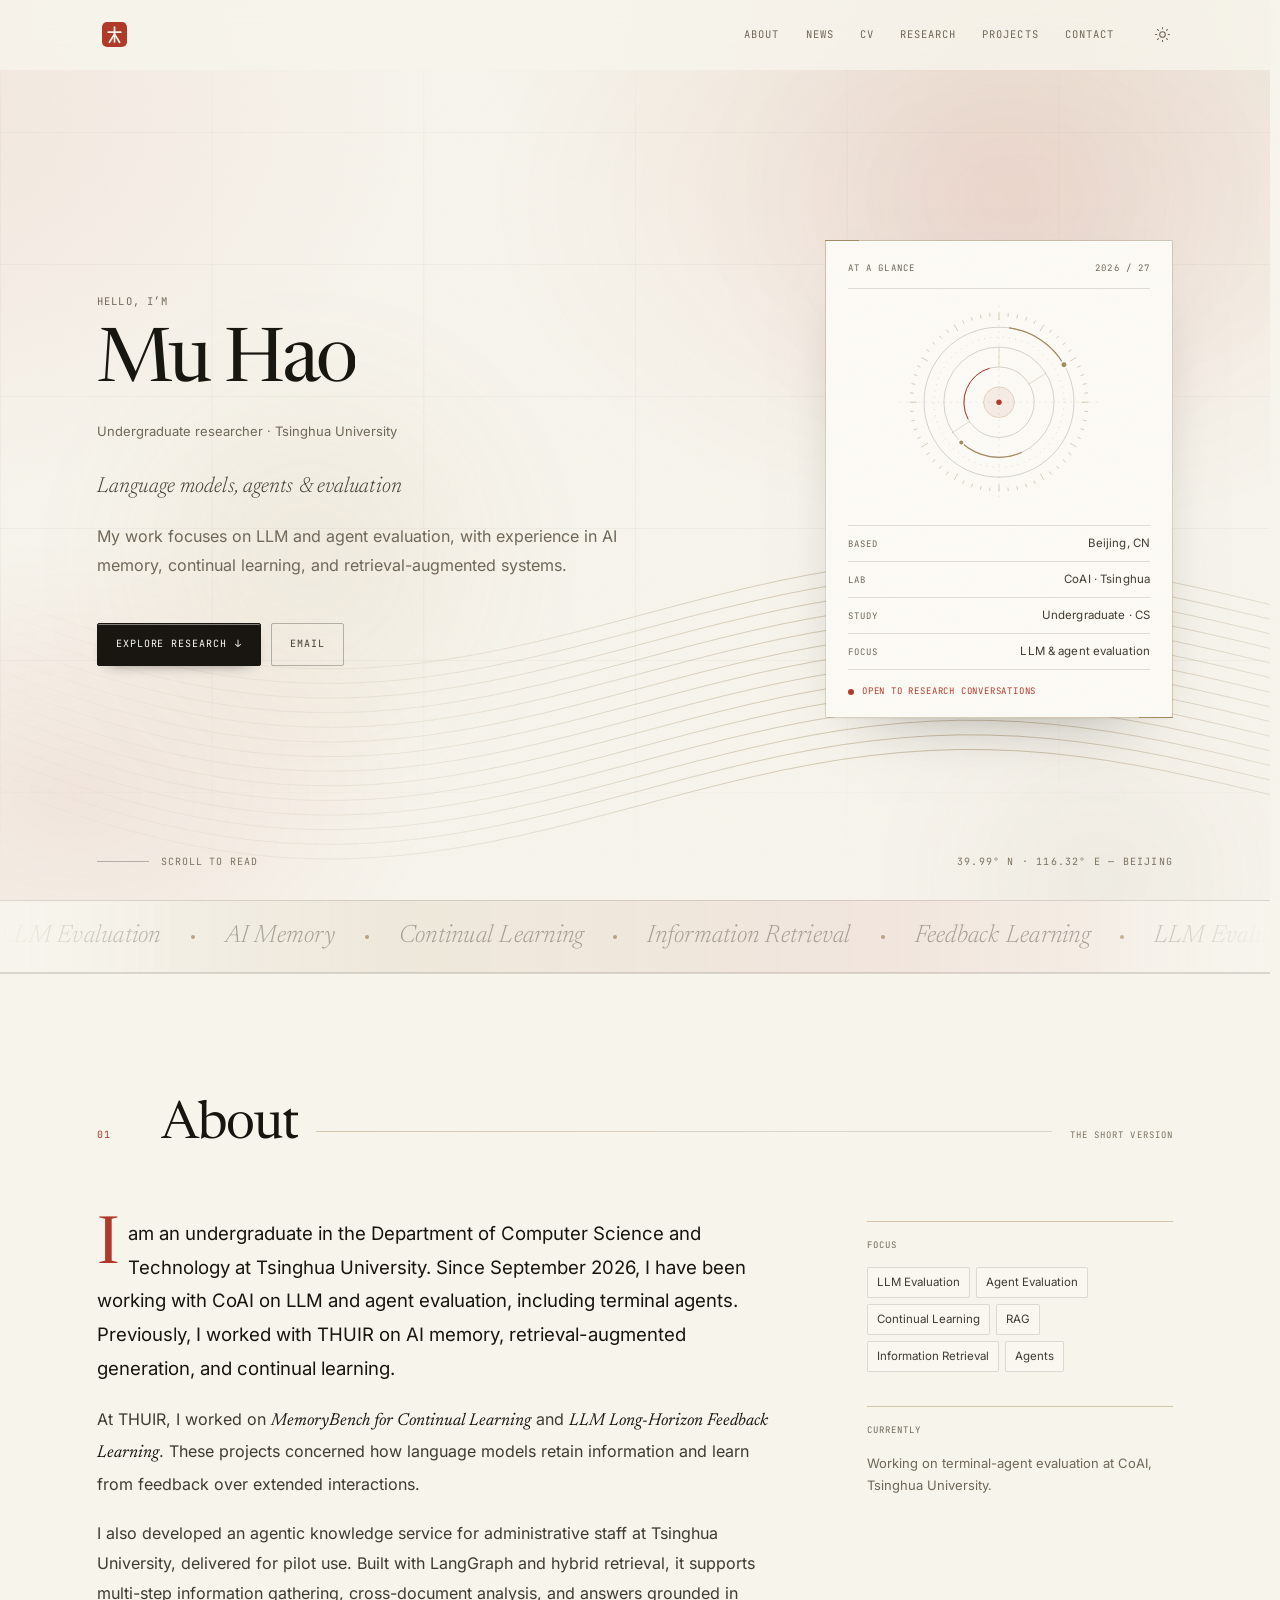
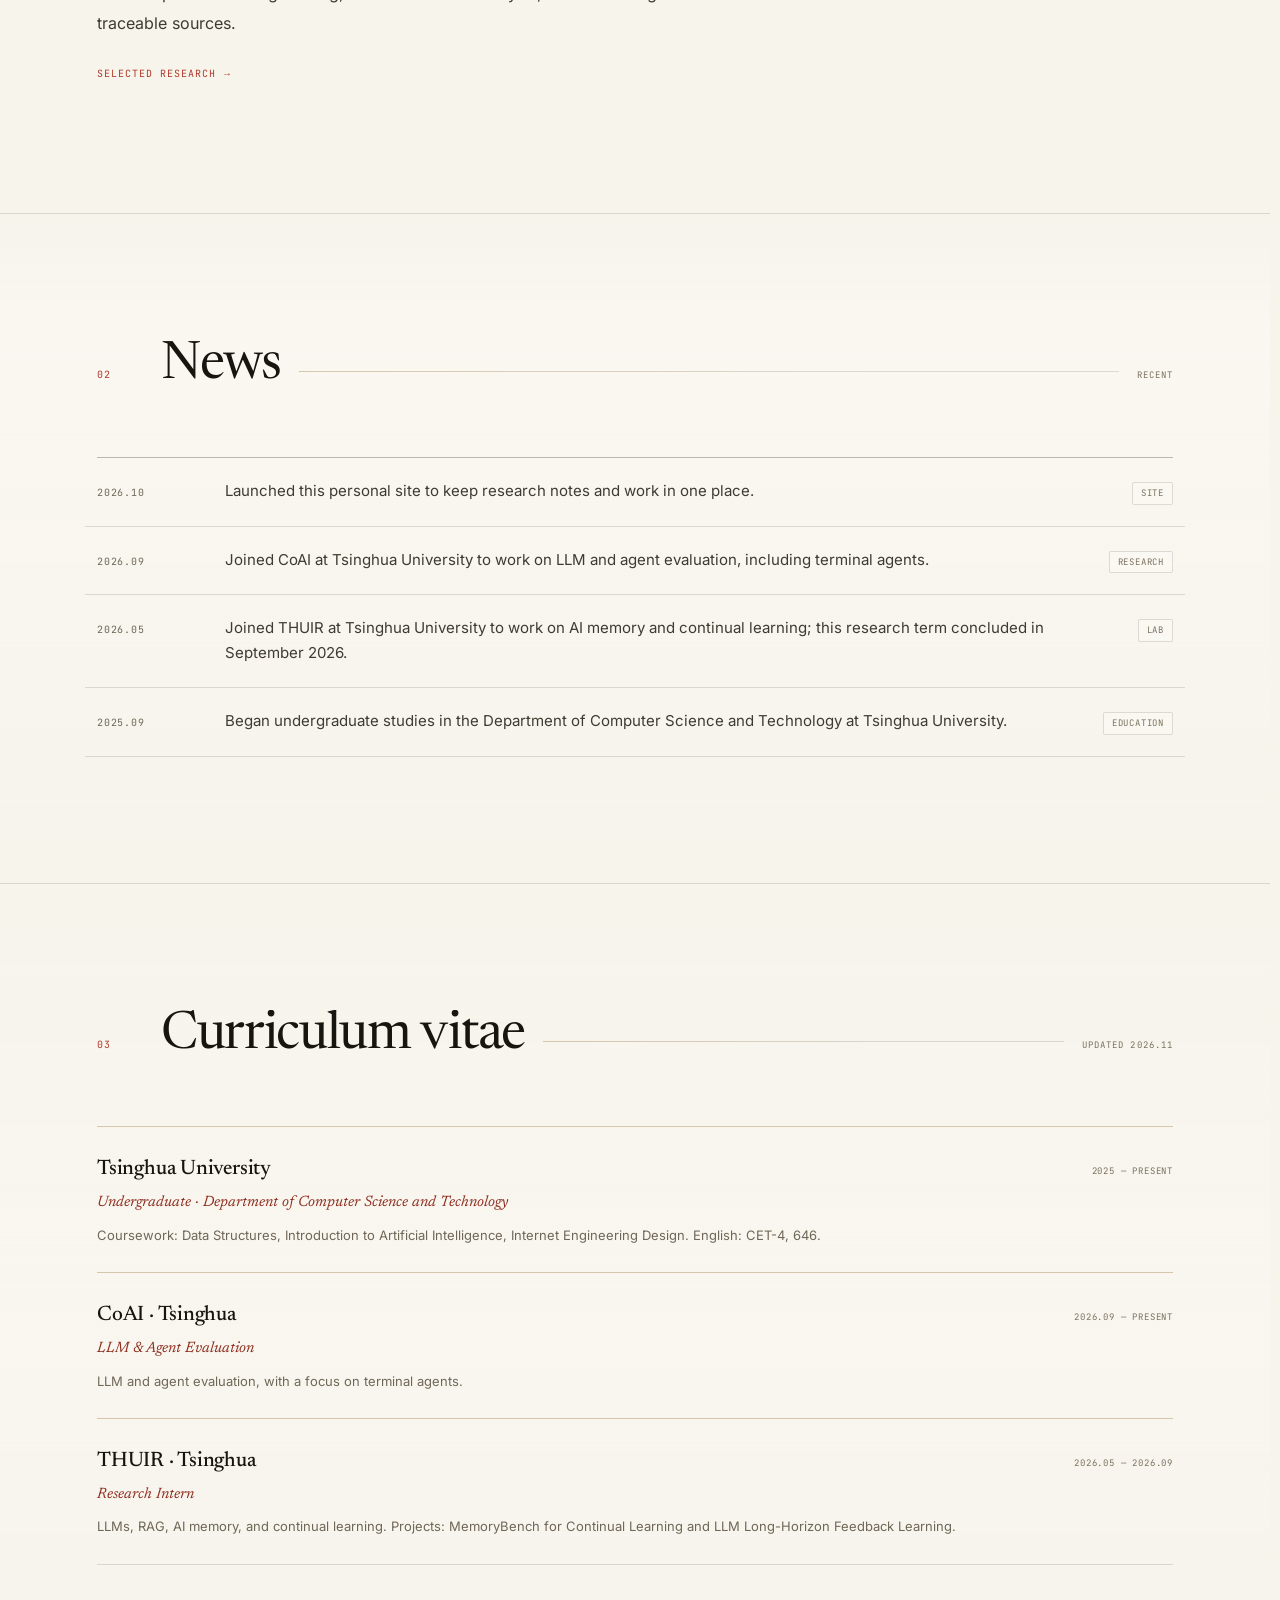
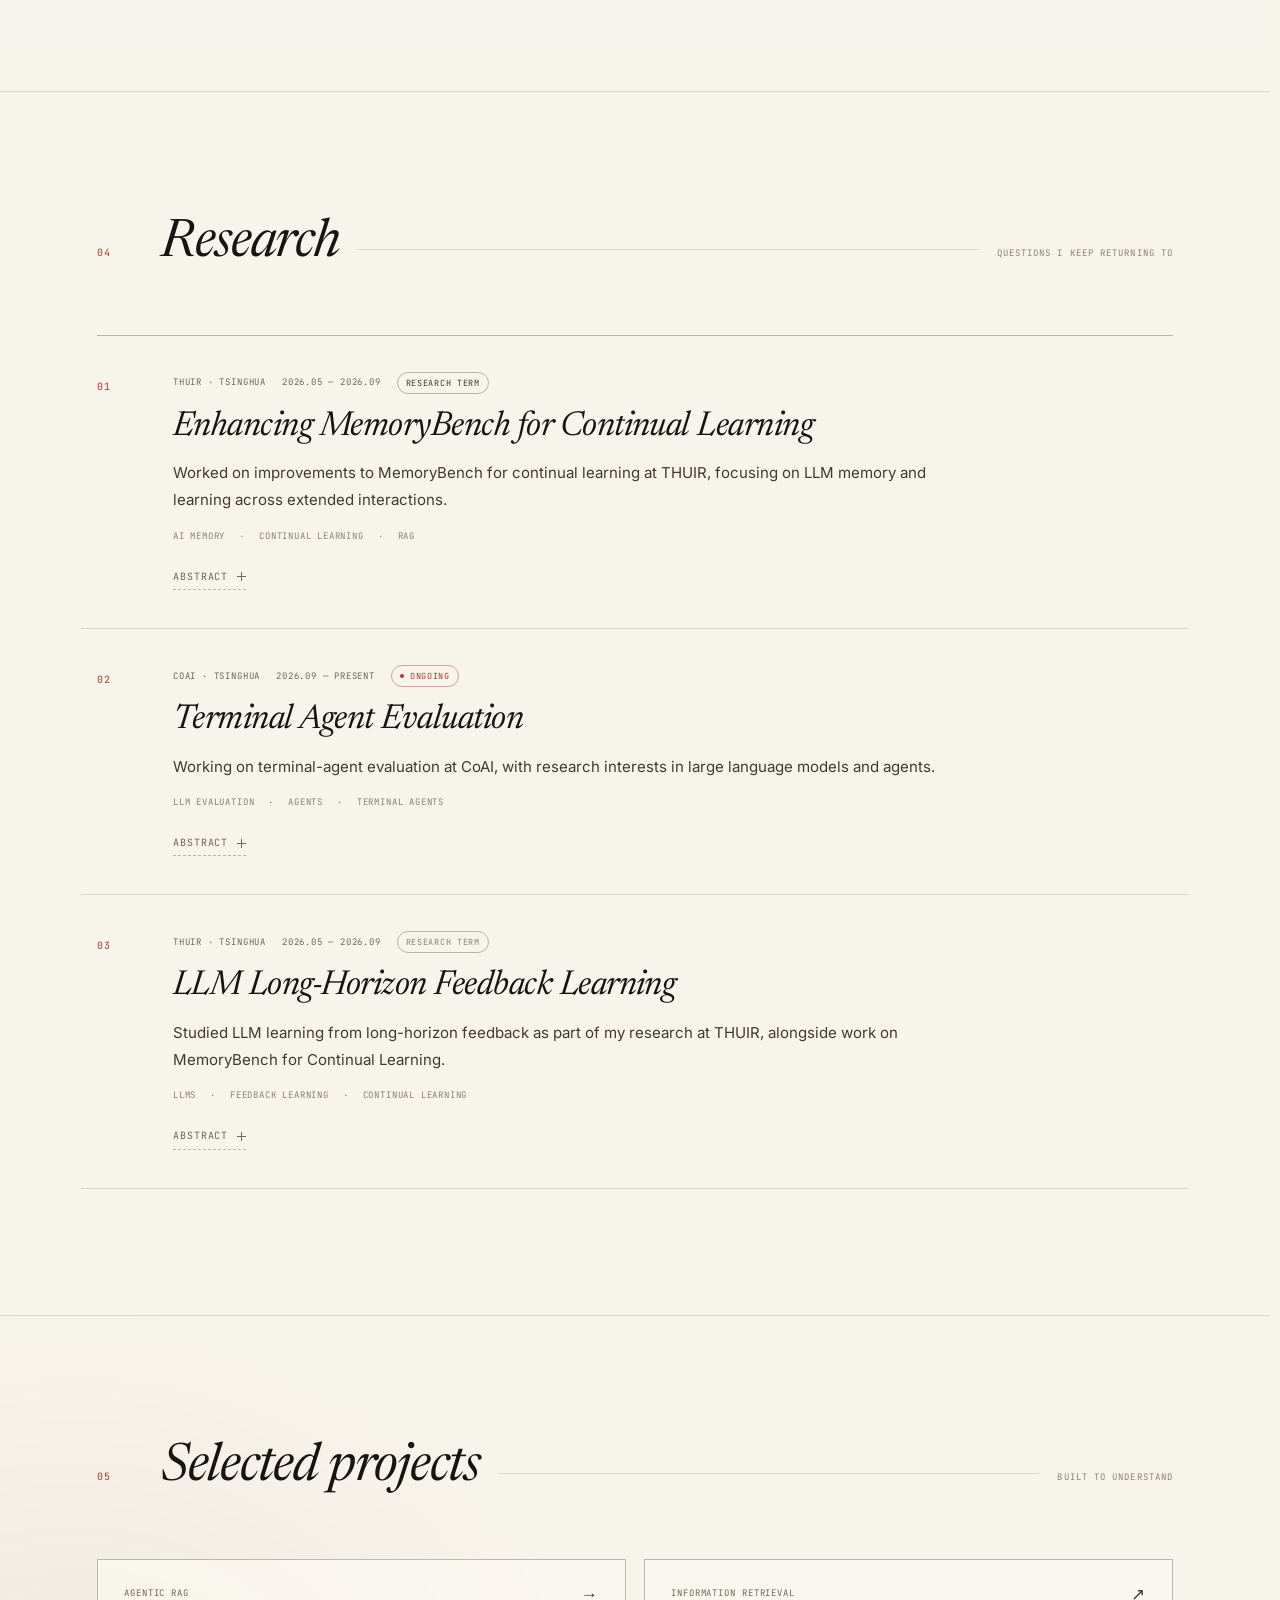
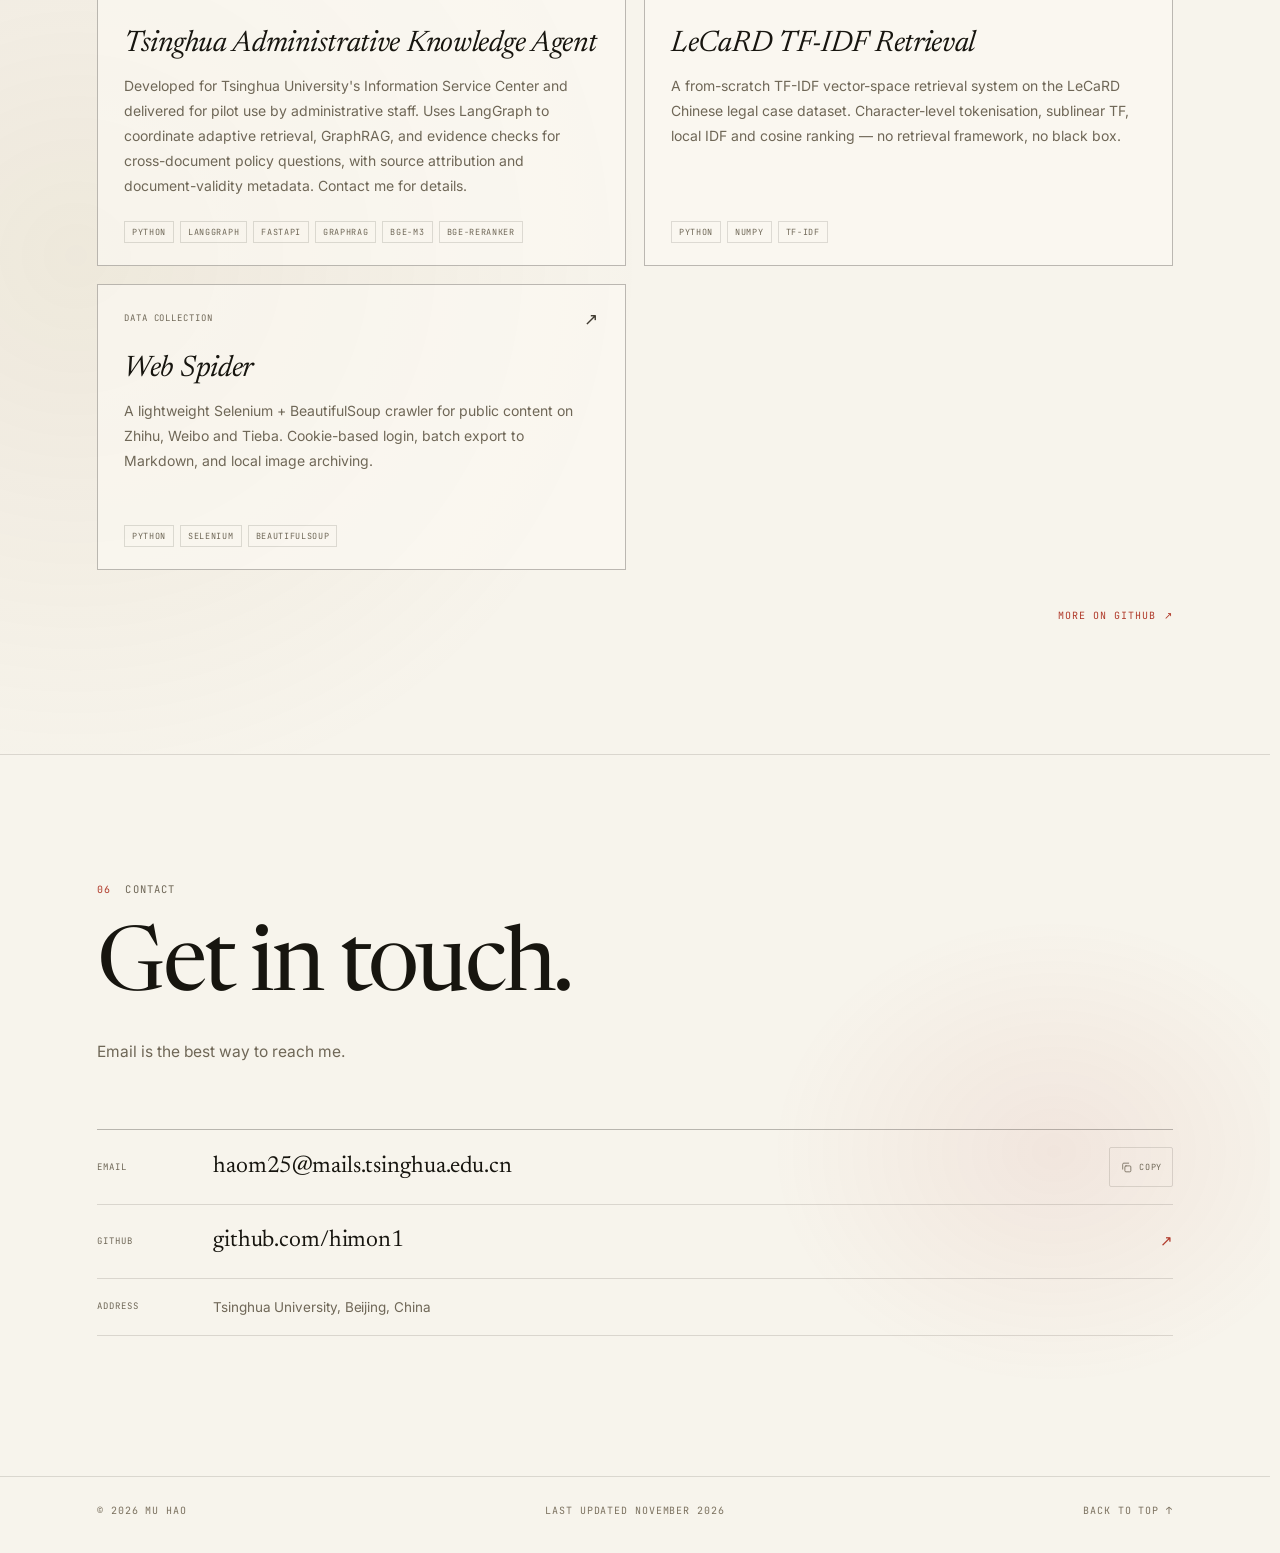
==== commit dae10bf7: "Update homepage content from November resume excluding academic submission" ====
--- a/index.html
+++ b/index.html
@@ -4,21 +4,21 @@
   <meta charset="utf-8">
   <meta name="viewport" content="width=device-width, initial-scale=1">
   <title>Mu Hao · LLM Evaluation &amp; Memory</title>
-  <meta name="description" content="Mu Hao is an undergraduate in Computer Science at Tsinghua University, working on large language model evaluation, memory, and long-horizon feedback learning at THUIR.">
+  <meta name="description" content="Mu Hao is an undergraduate in the Department of Computer Science and Technology at Tsinghua University, working on LLM and agent evaluation at CoAI, with experience in AI memory, continual learning, and agentic retrieval.">
   <meta name="author" content="Mu Hao">
   <meta name="theme-color" content="#f7f4ec" media="(prefers-color-scheme: light)">
   <meta name="theme-color" content="#111210" media="(prefers-color-scheme: dark)">
 
   <meta property="og:type" content="profile">
   <meta property="og:title" content="Mu Hao · LLM Evaluation &amp; Memory">
-  <meta property="og:description" content="Undergraduate researcher at Tsinghua University working on language model evaluation, memory, and continual learning.">
+  <meta property="og:description" content="Undergraduate at Tsinghua University working on LLM and agent evaluation at CoAI, with experience in AI memory and agentic retrieval.">
   <meta property="og:url" content="https://himon1.github.io/">
   <meta property="og:image" content="https://himon1.github.io/assets/img/social-card.png">
   <meta property="og:image:width" content="1200">
   <meta property="og:image:height" content="630">
   <meta name="twitter:card" content="summary_large_image">
   <meta name="twitter:title" content="Mu Hao · LLM Evaluation &amp; Memory">
-  <meta name="twitter:description" content="Undergraduate researcher at Tsinghua University working on language model evaluation, memory, and continual learning.">
+  <meta name="twitter:description" content="Undergraduate at Tsinghua University working on LLM and agent evaluation at CoAI, with experience in AI memory and agentic retrieval.">
   <meta name="twitter:image" content="https://himon1.github.io/assets/img/social-card.png">
 
   <link rel="icon" href="assets/img/favicon.svg" type="image/svg+xml">
@@ -47,7 +47,7 @@
       "url": "https://himon1.github.io/",
       "email": "haom25@mails.tsinghua.edu.cn",
       "affiliation": { "@type": "CollegeOrUniversity", "name": "Tsinghua University" },
-      "knowsAbout": ["Large Language Models", "Information Retrieval", "LLM Evaluation", "AI Memory", "Continual Learning"],
+      "knowsAbout": ["Large Language Models", "Agent Evaluation", "LLM Evaluation", "AI Memory", "Continual Learning", "Agentic RAG"],
       "sameAs": ["https://github.com/himon1"]
     }
   </script>
@@ -143,11 +143,11 @@
           </p>
 
           <p class="hero-sub">
-            <span>Language models, memory &amp; the long horizon</span>
+            <span>Language models, agents &amp; evaluation</span>
           </p>
 
           <p class="hero-lede">
-            <span>I study how language models remember, learn from feedback, and fail — and how to measure all three.</span>
+            <span>My work focuses on LLM and agent evaluation, with experience in AI memory, continual learning, and retrieval-augmented systems.</span>
           </p>
 
           <div class="hero-actions">
@@ -191,9 +191,9 @@
 
           <dl class="dossier-rows">
             <div><dt><span>Based</span></dt><dd>Beijing, CN</dd></div>
-            <div><dt><span>Lab</span></dt><dd>THUIR · Tsinghua</dd></div>
-            <div><dt><span>Degree</span></dt><dd>B.Eng. CS ’29</dd></div>
-            <div><dt><span>Focus</span></dt><dd><span>LLM memory &amp; evaluation</span></dd></div>
+            <div><dt><span>Lab</span></dt><dd>CoAI · Tsinghua</dd></div>
+            <div><dt><span>Study</span></dt><dd>Undergraduate · CS</dd></div>
+            <div><dt><span>Focus</span></dt><dd><span>LLM &amp; agent evaluation</span></dd></div>
           </dl>
 
           <p class="dossier-status"><span class="status-dot" aria-hidden="true"></span><span>Open to research conversations</span></p>
@@ -238,13 +238,13 @@
         <div class="about-grid">
           <div class="about-body reveal">
             <p class="dropcap">
-              <span>I am an undergraduate in Computer Science at Tsinghua University, working with the Intelligent Technology and Systems Lab (THUIR). My work sits between information retrieval and large language model evaluation: how a system builds memory from interaction, when a piece of feedback should persist, and how to design benchmarks that reveal capability boundaries instead of merely ranking models.</span>
+              <span>I am an undergraduate in the Department of Computer Science and Technology at Tsinghua University. Since September 2026, I have been working with CoAI on LLM and agent evaluation, including terminal agents. Previously, I worked with THUIR on AI memory, retrieval-augmented generation, and continual learning.</span>
             </p>
             <p>
-              <span>My current focus is continual learning from long-horizon feedback. I am interested in the gap between <em>declarative</em> memory — recalling facts and preferences — and <em>procedural</em> memory — learning how to act from correction. A good evaluation should tell us not only whether feedback helps the current task, but whether it is reused in the right future cases and withheld from the wrong ones.</span>
+              <span>At THUIR, I worked on <em>MemoryBench for Continual Learning</em> and <em>LLM Long-Horizon Feedback Learning</em>. These projects concerned how language models retain information and learn from feedback over extended interactions.</span>
             </p>
             <p>
-              <span>I care about reproducible evaluation tooling, honest negative results, and systems that are simple enough to understand end to end. Before research, I built retrieval and crawling systems from scratch to learn where the abstractions actually come from.</span>
+              <span>I also developed an agentic knowledge service for administrative staff at Tsinghua University, delivered for pilot use. Built with LangGraph and hybrid retrieval, it supports multi-step information gathering, cross-document analysis, and answers grounded in traceable sources.</span>
             </p>
 
             <a class="text-link" href="#research"><span>Selected research</span><span aria-hidden="true">→</span></a>
@@ -255,7 +255,7 @@
               <span class="mono side-label"><span>Focus</span></span>
               <ul class="tag-list">
                 <li>LLM Evaluation</li>
-                <li>AI Memory</li>
+                <li>Agent Evaluation</li>
                 <li>Continual Learning</li>
                 <li>RAG</li>
                 <li>Information Retrieval</li>
@@ -265,7 +265,7 @@
             <div class="side-block">
               <span class="mono side-label"><span>Currently</span></span>
               <p class="side-note">
-                <span>Designing feedback-centric evaluation episodes at THUIR, and reading on weakness discovery for model evaluation.</span>
+                <span>Working on terminal-agent evaluation at CoAI, Tsinghua University.</span>
               </p>
             </div>
           </aside>
@@ -291,17 +291,17 @@
           </div>
           <div class="news-item reveal">
             <time class="mono" datetime="2026-09">2026.09</time>
-            <p><span>Completed a first research term on MemoryBench for continual learning at THUIR.</span></p>
+            <p><span>Joined CoAI at Tsinghua University to work on LLM and agent evaluation, including terminal agents.</span></p>
             <span class="news-tag mono"><span>Research</span></span>
           </div>
           <div class="news-item reveal">
-            <time class="mono" datetime="2026-06">2026.06</time>
-            <p><span>Joined the Intelligent Technology and Systems Lab (THUIR) as an undergraduate researcher.</span></p>
+            <time class="mono" datetime="2026-05">2026.05</time>
+            <p><span>Joined THUIR at Tsinghua University to work on AI memory and continual learning; this research term concluded in September 2026.</span></p>
             <span class="news-tag mono"><span>Lab</span></span>
           </div>
           <div class="news-item reveal">
             <time class="mono" datetime="2025-09">2025.09</time>
-            <p><span>Began B.Eng. studies in Computer Science at Tsinghua University.</span></p>
+            <p><span>Began undergraduate studies in the Department of Computer Science and Technology at Tsinghua University.</span></p>
             <span class="news-tag mono"><span>Education</span></span>
           </div>
         </div>
@@ -315,29 +315,40 @@
           <span class="section-no">03</span>
           <h2 class="section-title"><span>Curriculum vitae</span></h2>
           <span class="section-rule" aria-hidden="true"></span>
-          <span class="section-note mono"><span>Updated 2026.10</span></span>
+          <span class="section-note mono"><span>Updated 2026.11</span></span>
         </header>
 
         <div class="cv-list">
           <article class="cv-entry reveal">
             <div class="cv-entry-head">
               <h3>Tsinghua University</h3>
-              <span class="mono">2025 — 2029</span>
+              <span class="mono">2025 — Present</span>
             </div>
             <p class="cv-sub"><span>Undergraduate · Department of Computer Science and Technology</span></p>
             <p class="cv-desc">
-              <span>Coursework: Programming Practice, Object-Oriented Programming, Data Structures.</span>
+              <span>Coursework: Data Structures, Introduction to Artificial Intelligence, Internet Engineering Design. English: CET-4, 646.</span>
+            </p>
+          </article>
+
+          <article class="cv-entry reveal">
+            <div class="cv-entry-head">
+              <h3>CoAI · Tsinghua</h3>
+              <span class="mono">2026.09 — Present</span>
+            </div>
+            <p class="cv-sub"><span>LLM &amp; Agent Evaluation</span></p>
+            <p class="cv-desc">
+              <span>LLM and agent evaluation, with a focus on terminal agents.</span>
             </p>
           </article>
 
           <article class="cv-entry reveal">
             <div class="cv-entry-head">
               <h3>THUIR · Tsinghua</h3>
-              <span class="mono">2026.06 —</span>
+              <span class="mono">2026.05 — 2026.09</span>
             </div>
             <p class="cv-sub"><span>Research Intern</span></p>
             <p class="cv-desc">
-              <span>LLM memory and evaluation; continual learning from long-horizon feedback.</span>
+              <span>LLMs, RAG, AI memory, and continual learning. Projects: MemoryBench for Continual Learning and LLM Long-Horizon Feedback Learning.</span>
             </p>
           </article>
 
@@ -361,22 +372,22 @@
             <div class="research-body">
               <div class="research-meta mono">
                 <span>THUIR · Tsinghua</span>
-                <span>2026.06 — 2026.09</span>
+                <span>2026.05 — 2026.09</span>
                 <span class="pill"><span>Research term</span></span>
               </div>
               <h3>Enhancing MemoryBench for Continual Learning</h3>
               <p>
-                <span>Rethinking what LLM memory benchmarks actually measure. I worked on extending MemoryBench from declarative recall toward procedural, feedback-driven continual learning — structuring multi-session episodes, analysing why simple retrieval baselines rival specialised memory systems, and comparing on-policy with off-policy memory updates.</span>
+                <span>Worked on improvements to MemoryBench for continual learning at THUIR, focusing on LLM memory and learning across extended interactions.</span>
               </p>
               <ul class="topic-list mono">
-                <li>AI Memory</li><li>Benchmark Design</li><li>User Simulation</li>
+                <li>AI Memory</li><li>Continual Learning</li><li>RAG</li>
               </ul>
 
               <details class="research-more">
                 <summary><span class="mono"><span>Abstract</span></span><span class="plus" aria-hidden="true"></span></summary>
                 <div class="details-body">
                   <p>
-                    <span>MemoryBench organises evaluation as a loop between a task provider, a user simulator, the system under test, and a performance monitor. Its most useful move is to separate declarative memory from procedural memory: most systems retrieve facts reasonably well, but few turn feedback into a reusable policy. In this project I helped design feedback-centric episodes and examined when retrieved context, rather than a sophisticated memory module, is enough.</span>
+                    <span>This project formed part of my research at THUIR from May to September 2026. The work focused on MemoryBench for Continual Learning, alongside research on LLMs, retrieval-augmented generation, and AI memory.</span>
                   </p>
                 </div>
               </details>
@@ -387,23 +398,23 @@
             <span class="research-no">02</span>
             <div class="research-body">
               <div class="research-meta mono">
-                <span>THUIR · Tsinghua</span>
-                <span>2026 — Present</span>
+                <span>CoAI · Tsinghua</span>
+                <span>2026.09 — Present</span>
                 <span class="pill pill-live"><span class="status-dot" aria-hidden="true"></span><span>Ongoing</span></span>
               </div>
-              <h3>Long-Horizon Feedback Learning</h3>
+              <h3>Terminal Agent Evaluation</h3>
               <p>
-                <span>Can a system identify the persistent semantics of user feedback, reuse it in genuinely applicable future cases, and avoid stale or out-of-scope reuse? I am designing evaluations around this question using matched applicable / non-applicable probes.</span>
+                <span>Working on terminal-agent evaluation at CoAI, with research interests in large language models and agents.</span>
               </p>
               <ul class="topic-list mono">
-                <li>Continual Learning</li><li>Feedback</li><li>Evaluation</li>
+                <li>LLM Evaluation</li><li>Agents</li><li>Terminal Agents</li>
               </ul>
 
               <details class="research-more">
                 <summary><span class="mono"><span>Abstract</span></span><span class="plus" aria-hidden="true"></span></summary>
                 <div class="details-body">
                   <p>
-                    <span>Feedback is not the same as preference. A single comment can mix task quality, audience, and duration: “This email is too long; keep executive updates to five sentences from now on.” I am formalising feedback scope along temporal horizons (response, session, artifact, project, indefinite) and applicability predicates (user, task family, audience, domain), then measuring both helpful reuse and harmful over-generalisation.</span>
+                    <span>I joined CoAI in September 2026. My current research concerns evaluating terminal agents; the broader research directions are LLM evaluation and agents.</span>
                   </p>
                 </div>
               </details>
@@ -414,23 +425,23 @@
             <span class="research-no">03</span>
             <div class="research-body">
               <div class="research-meta mono">
-                <span>Reading &amp; reproduction</span>
-                <span>2026 —</span>
-                <span class="pill pill-quiet"><span>Exploration</span></span>
+                <span>THUIR · Tsinghua</span>
+                <span>2026.05 — 2026.09</span>
+                <span class="pill pill-quiet"><span>Research term</span></span>
               </div>
-              <h3>Weakness Discovery for Model Evaluation</h3>
+              <h3>LLM Long-Horizon Feedback Learning</h3>
               <p>
-                <span>Most benchmarks rank models; fewer locate the specific capabilities a model lacks. I am reading and reproducing weakness-oriented evaluation methods that iteratively search for failing inputs and feed failures back into test generation.</span>
+                <span>Studied LLM learning from long-horizon feedback as part of my research at THUIR, alongside work on MemoryBench for Continual Learning.</span>
               </p>
               <ul class="topic-list mono">
-                <li>LLM Evaluation</li><li>Capability Boundaries</li><li>Iterative Search</li>
+                <li>LLMs</li><li>Feedback Learning</li><li>Continual Learning</li>
               </ul>
 
               <details class="research-more">
                 <summary><span class="mono"><span>Abstract</span></span><span class="plus" aria-hidden="true"></span></summary>
                 <div class="details-body">
                   <p>
-                    <span>Work such as AUTODETECT frames evaluation as a loop between an examiner, a questioner, and an assessor: build a taxonomy of tasks, generate targeted probes, score responses, and turn low-scoring cases into new search seeds. I am interested in whether such loops produce transferable diagnoses or merely overfit to a judge, and how to make discovered weaknesses actionable for training.</span>
+                    <span>This research topic concerned LLM long-horizon feedback learning. It was part of my work at THUIR from May to September 2026, where my research interests included LLMs, RAG, AI memory, and continual learning.</span>
                   </p>
                 </div>
               </details>
@@ -451,6 +462,18 @@
         </header>
 
         <div class="project-grid">
+          <a class="project-card reveal" href="#contact">
+            <div class="project-top mono">
+              <span>Agentic RAG</span>
+              <span class="project-arrow" aria-hidden="true">→</span>
+            </div>
+            <h3>Tsinghua Administrative Knowledge Agent</h3>
+            <p>
+              <span>Developed for Tsinghua University's Information Service Center and delivered for pilot use by administrative staff. Uses LangGraph to coordinate adaptive retrieval, GraphRAG, and evidence checks for cross-document policy questions, with source attribution and document-validity metadata. Contact me for details.</span>
+            </p>
+            <ul class="chips mono"><li>Python</li><li>LangGraph</li><li>FastAPI</li><li>GraphRAG</li><li>BGE-M3</li><li>BGE-Reranker</li></ul>
+          </a>
+
           <a class="project-card reveal" href="https://github.com/himon1/LeCaRD-tf-idf-retrieval" target="_blank" rel="noopener">
             <div class="project-top mono">
               <span>Information Retrieval</span>
@@ -523,7 +546,7 @@
   <footer class="site-footer">
     <div class="wrap footer-inner">
       <span class="mono">© <span id="year">2026</span> Mu Hao</span>
-      <span class="mono footer-mid"><span>Last updated October 2026</span></span>
+      <span class="mono footer-mid"><span>Last updated November 2026</span></span>
       <a class="mono back-top" href="#top"><span>Back to top</span> ↑</a>
     </div>
   </footer>
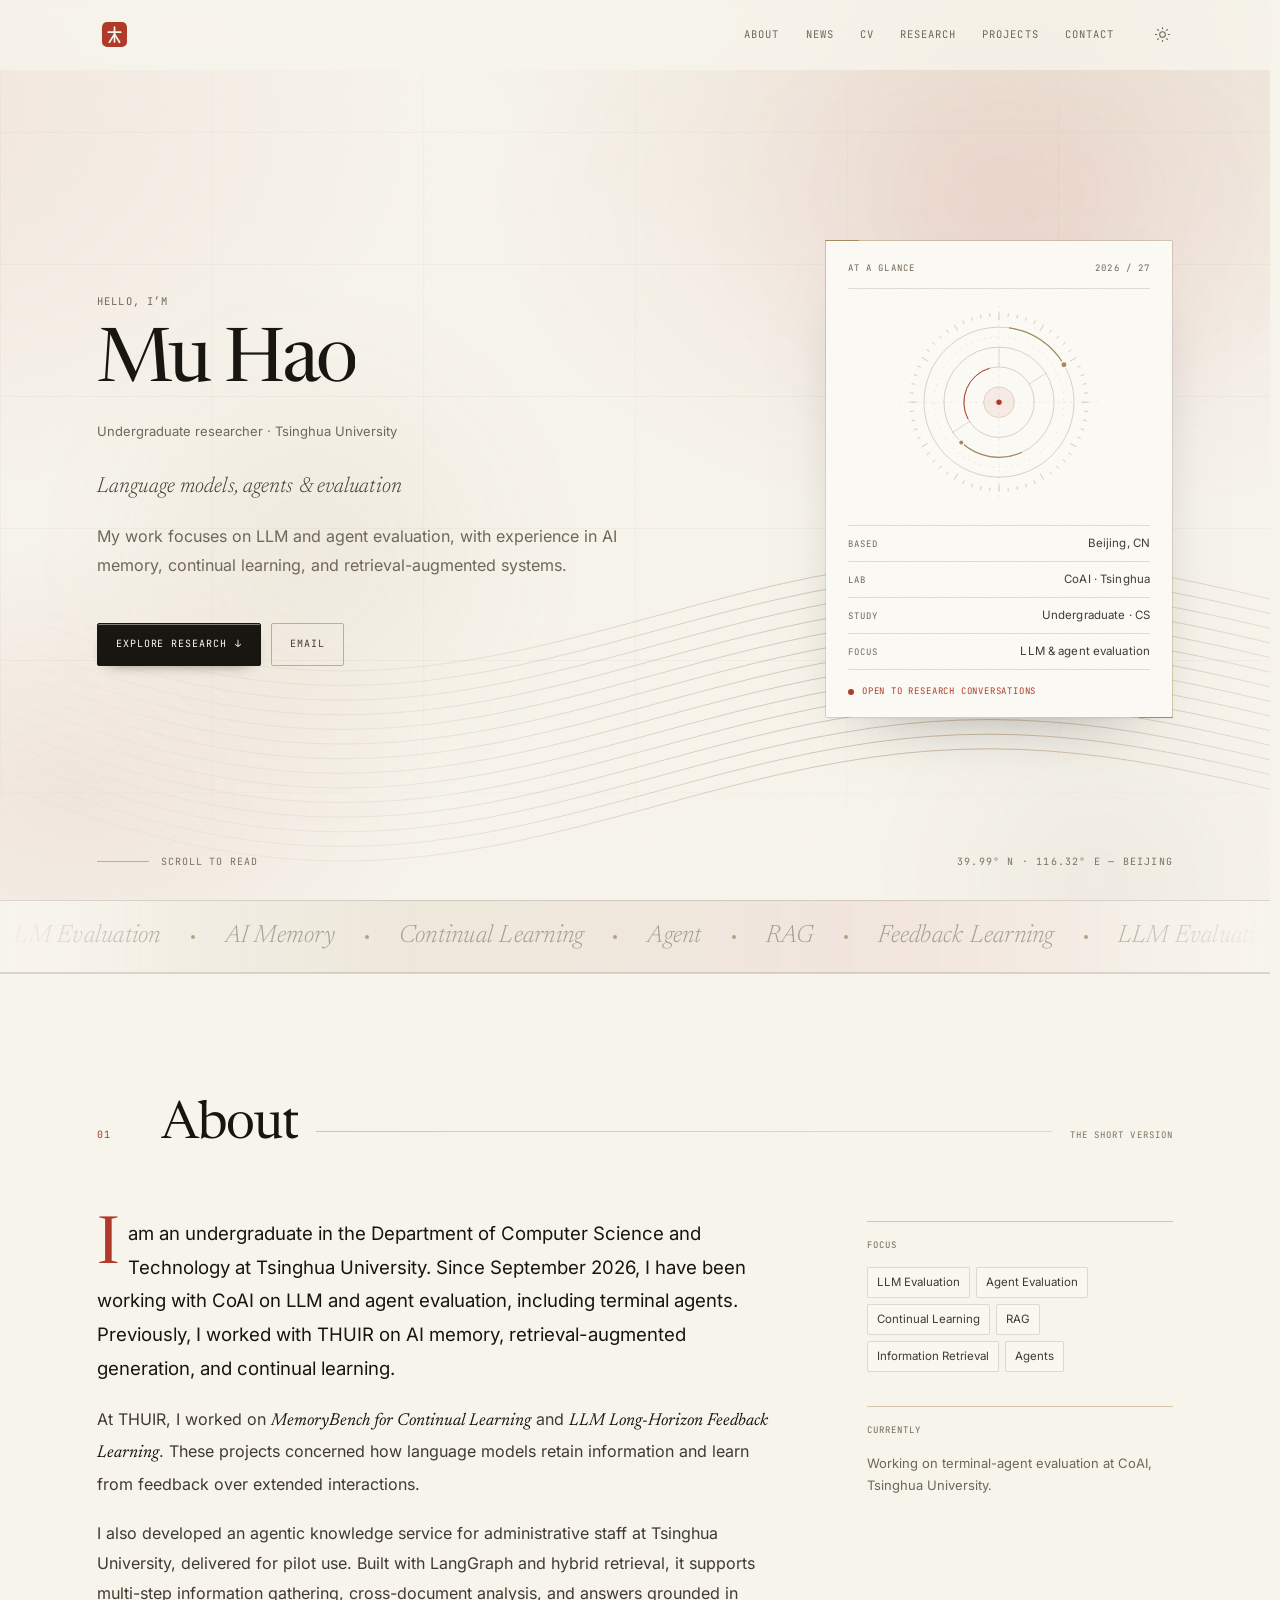
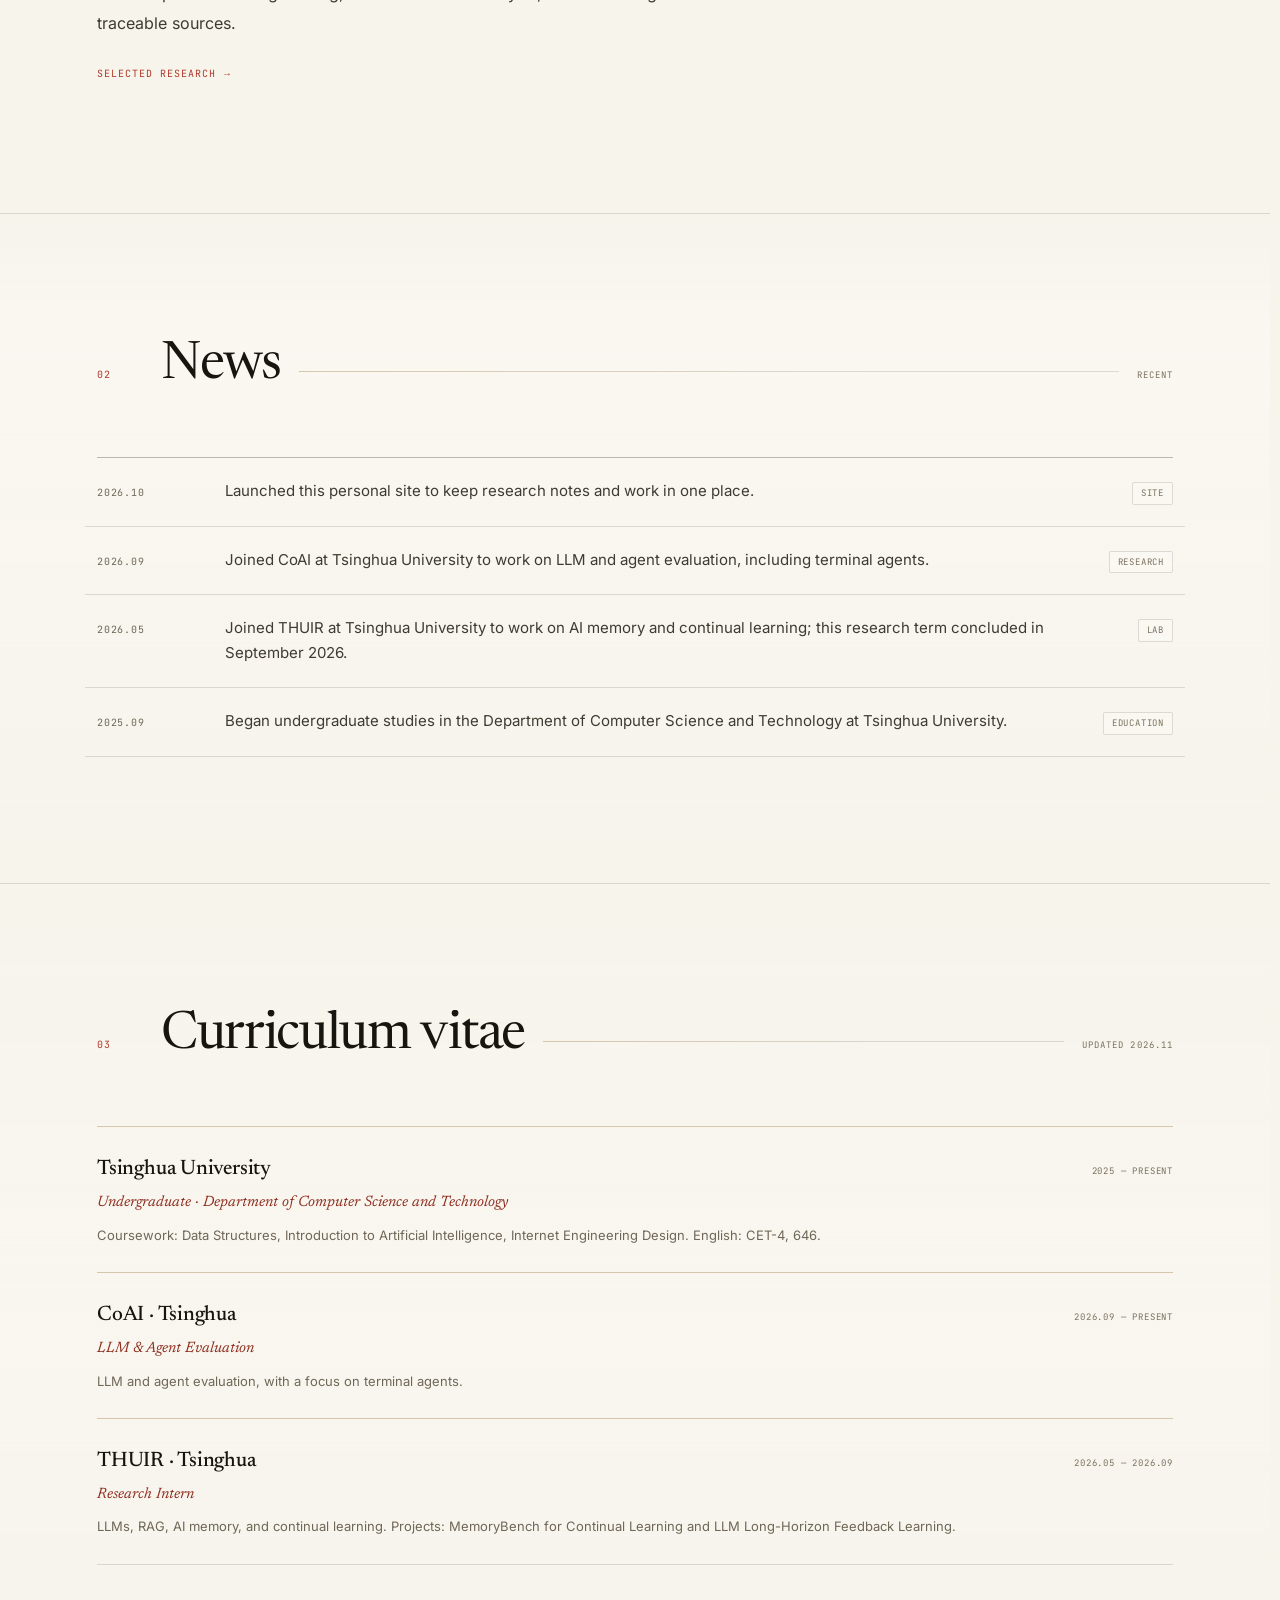
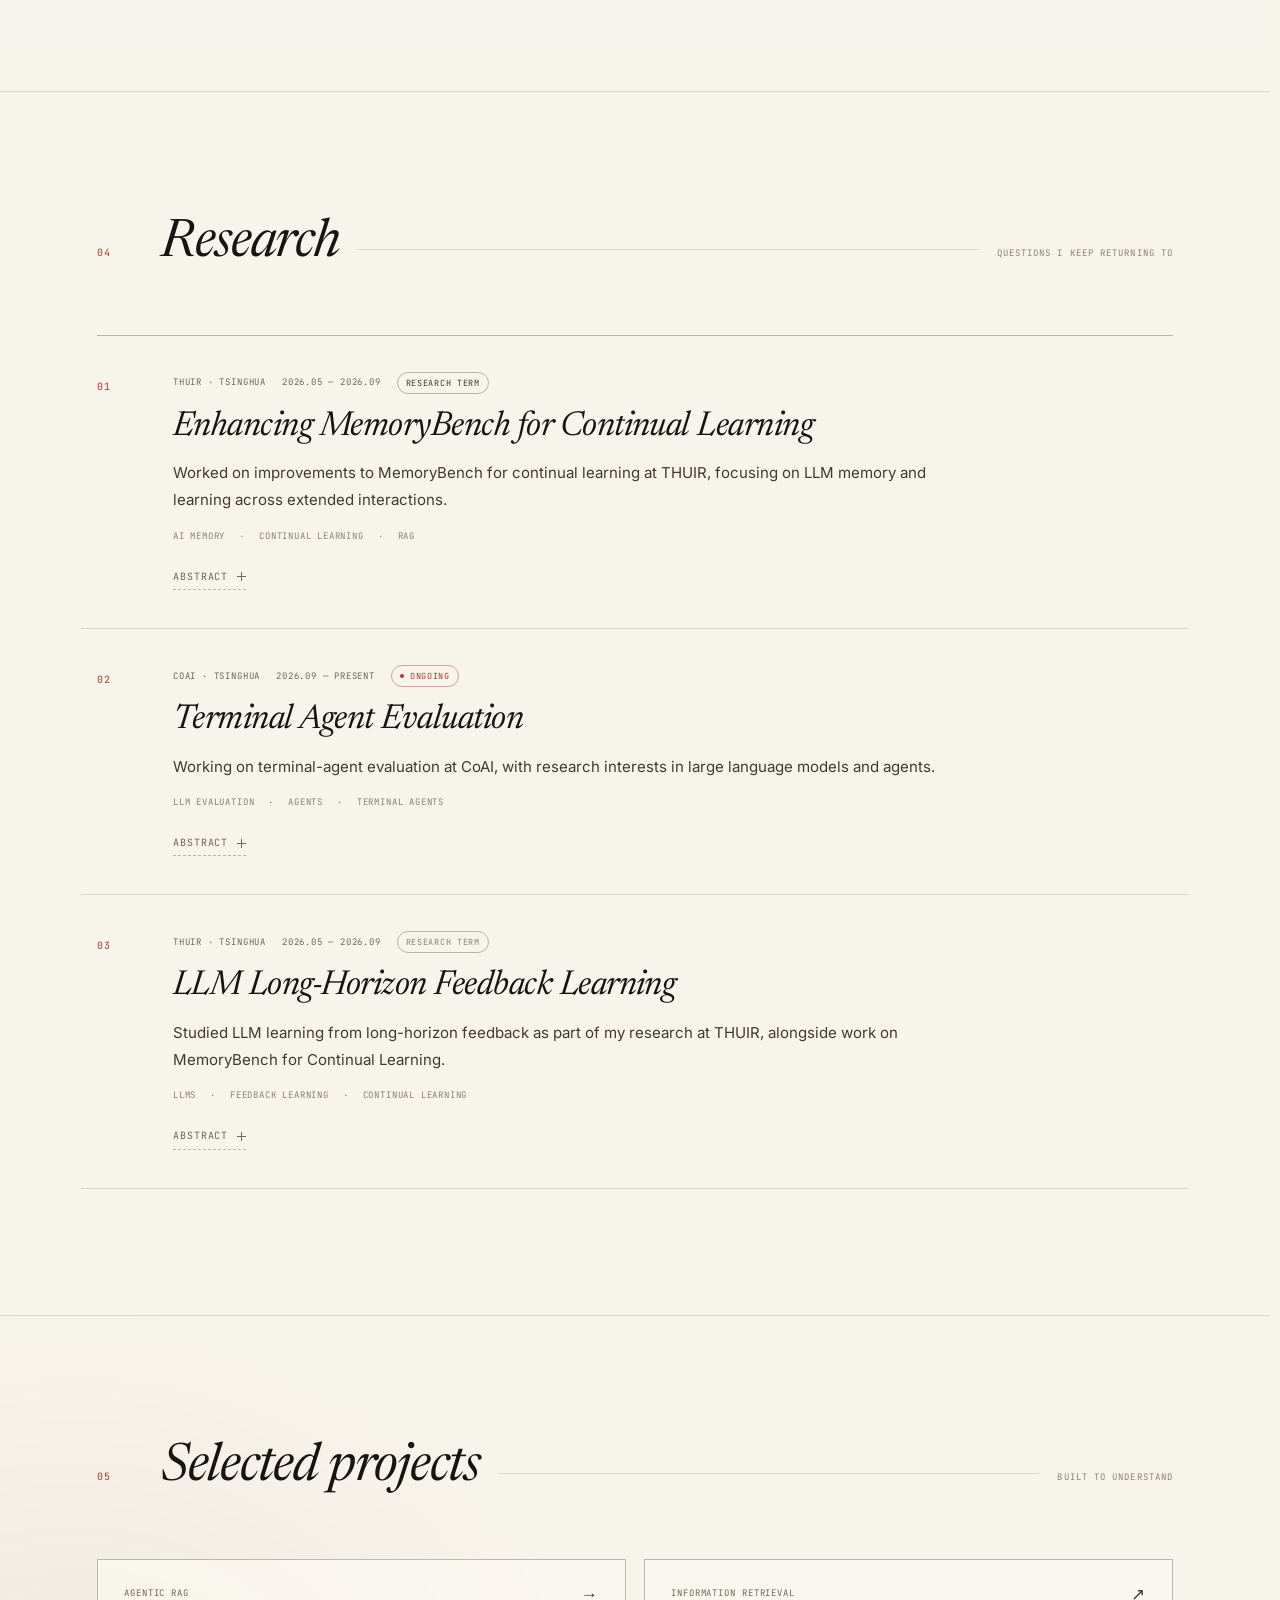
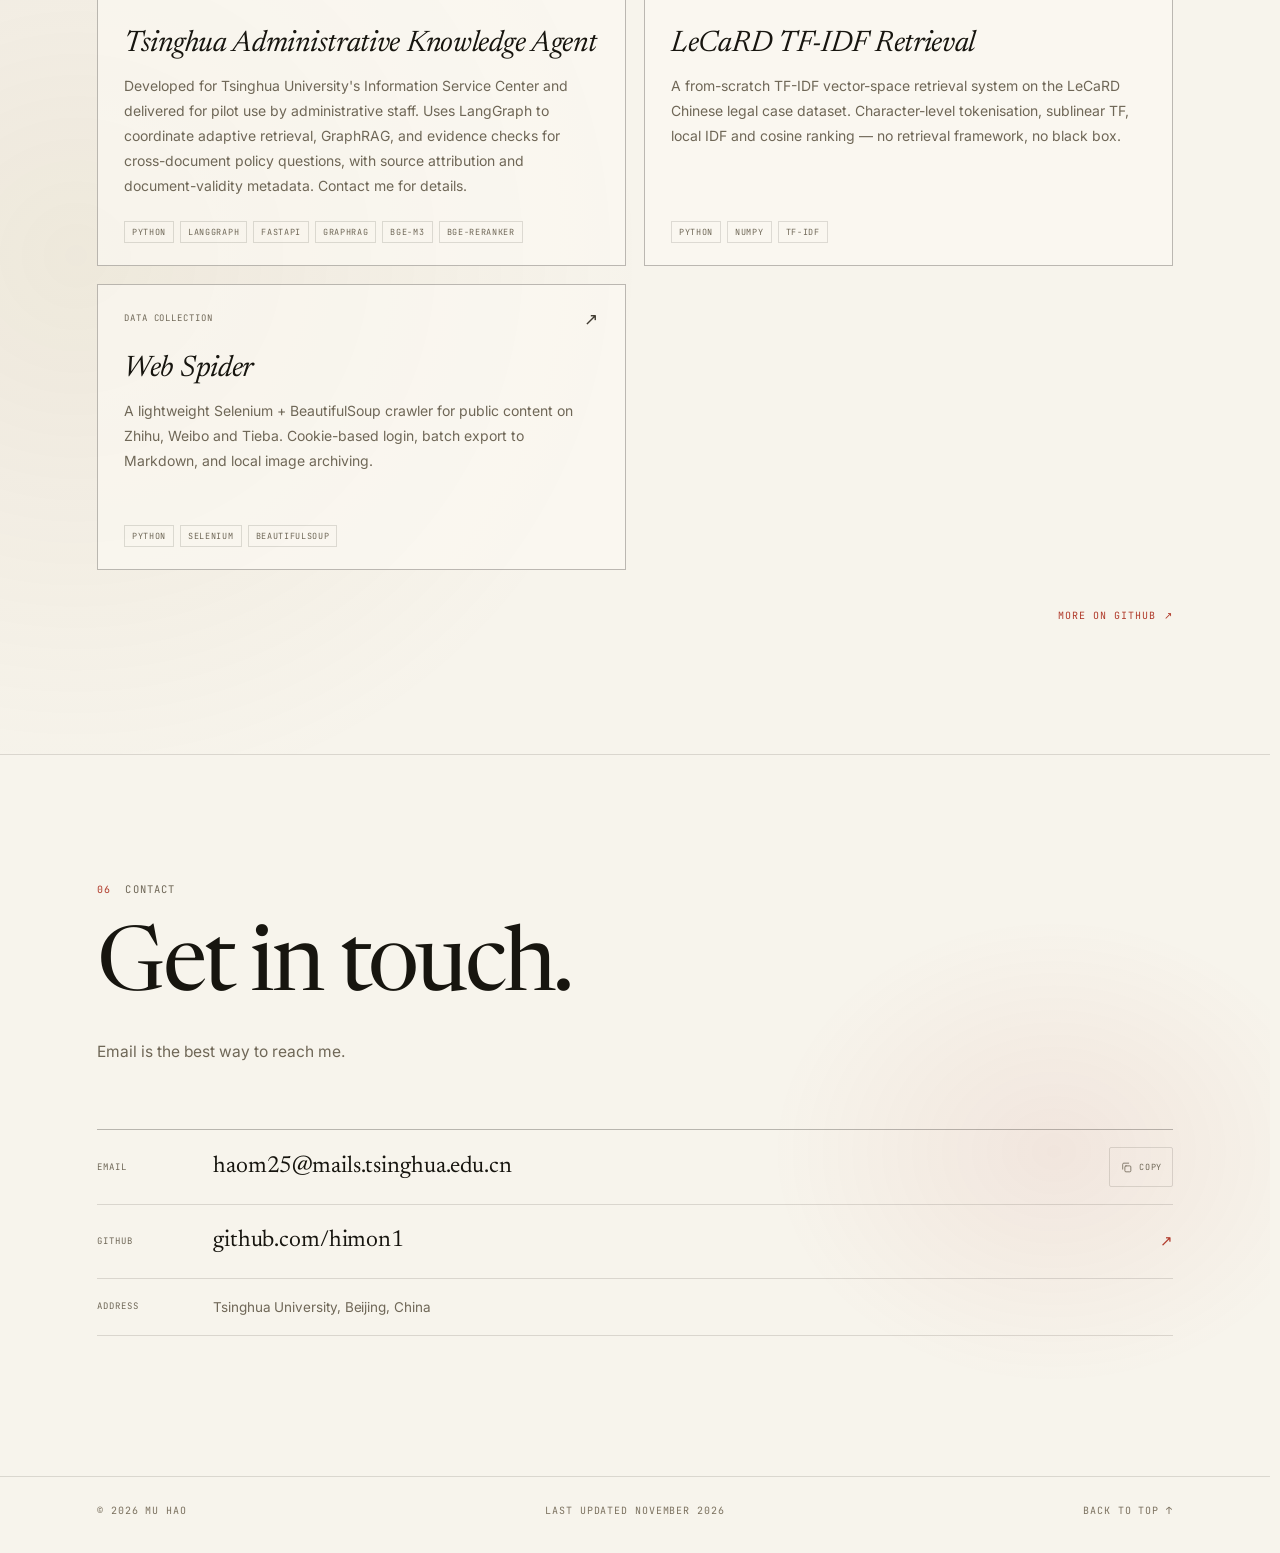
==== commit 035833d5: "Replace marquee Information Retrieval with Agent and RAG" ====
--- a/index.html
+++ b/index.html
@@ -212,14 +212,16 @@
           <span>LLM Evaluation</span><i></i>
           <span>AI Memory</span><i></i>
           <span>Continual Learning</span><i></i>
-          <span>Information Retrieval</span><i></i>
+          <span>Agent</span><i></i>
+          <span>RAG</span><i></i>
           <span>Feedback Learning</span><i></i>
         </div>
         <div class="marquee-group">
           <span>LLM Evaluation</span><i></i>
           <span>AI Memory</span><i></i>
           <span>Continual Learning</span><i></i>
-          <span>Information Retrieval</span><i></i>
+          <span>Agent</span><i></i>
+          <span>RAG</span><i></i>
           <span>Feedback Learning</span><i></i>
         </div>
       </div>
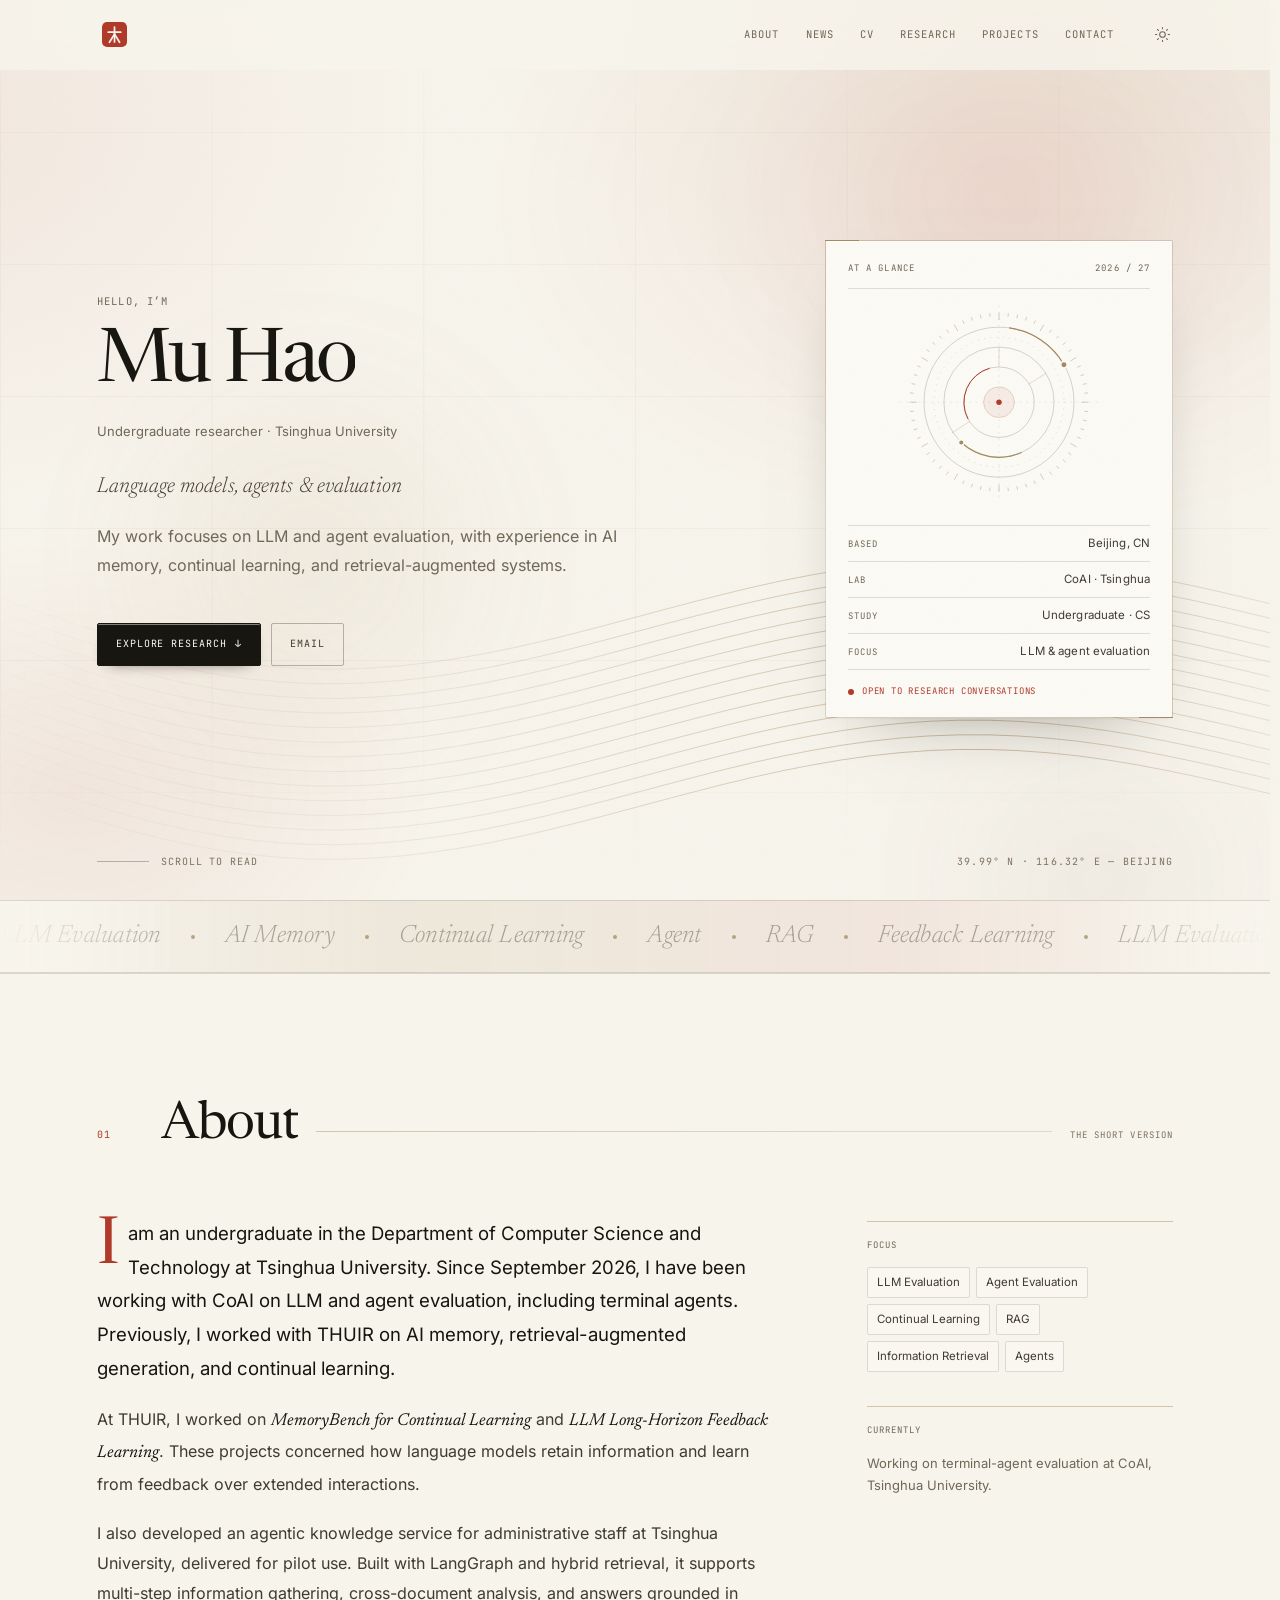
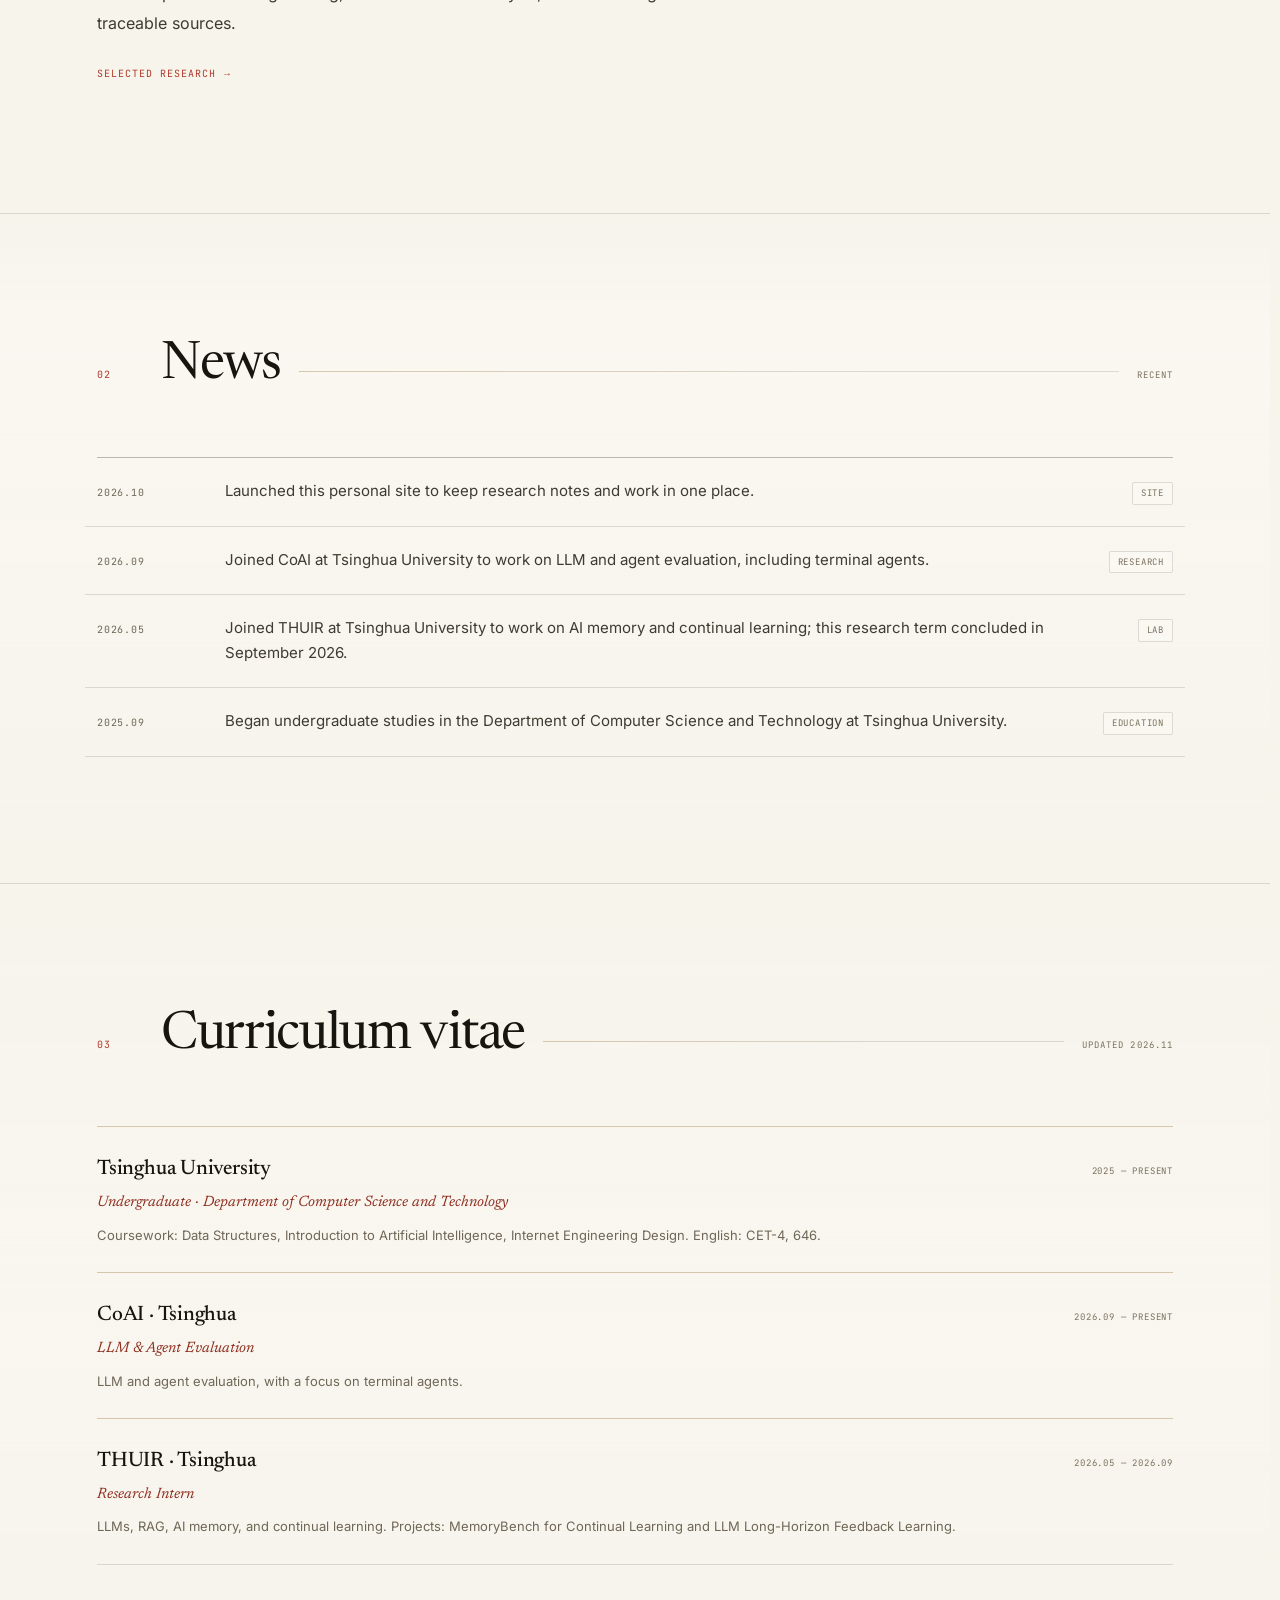
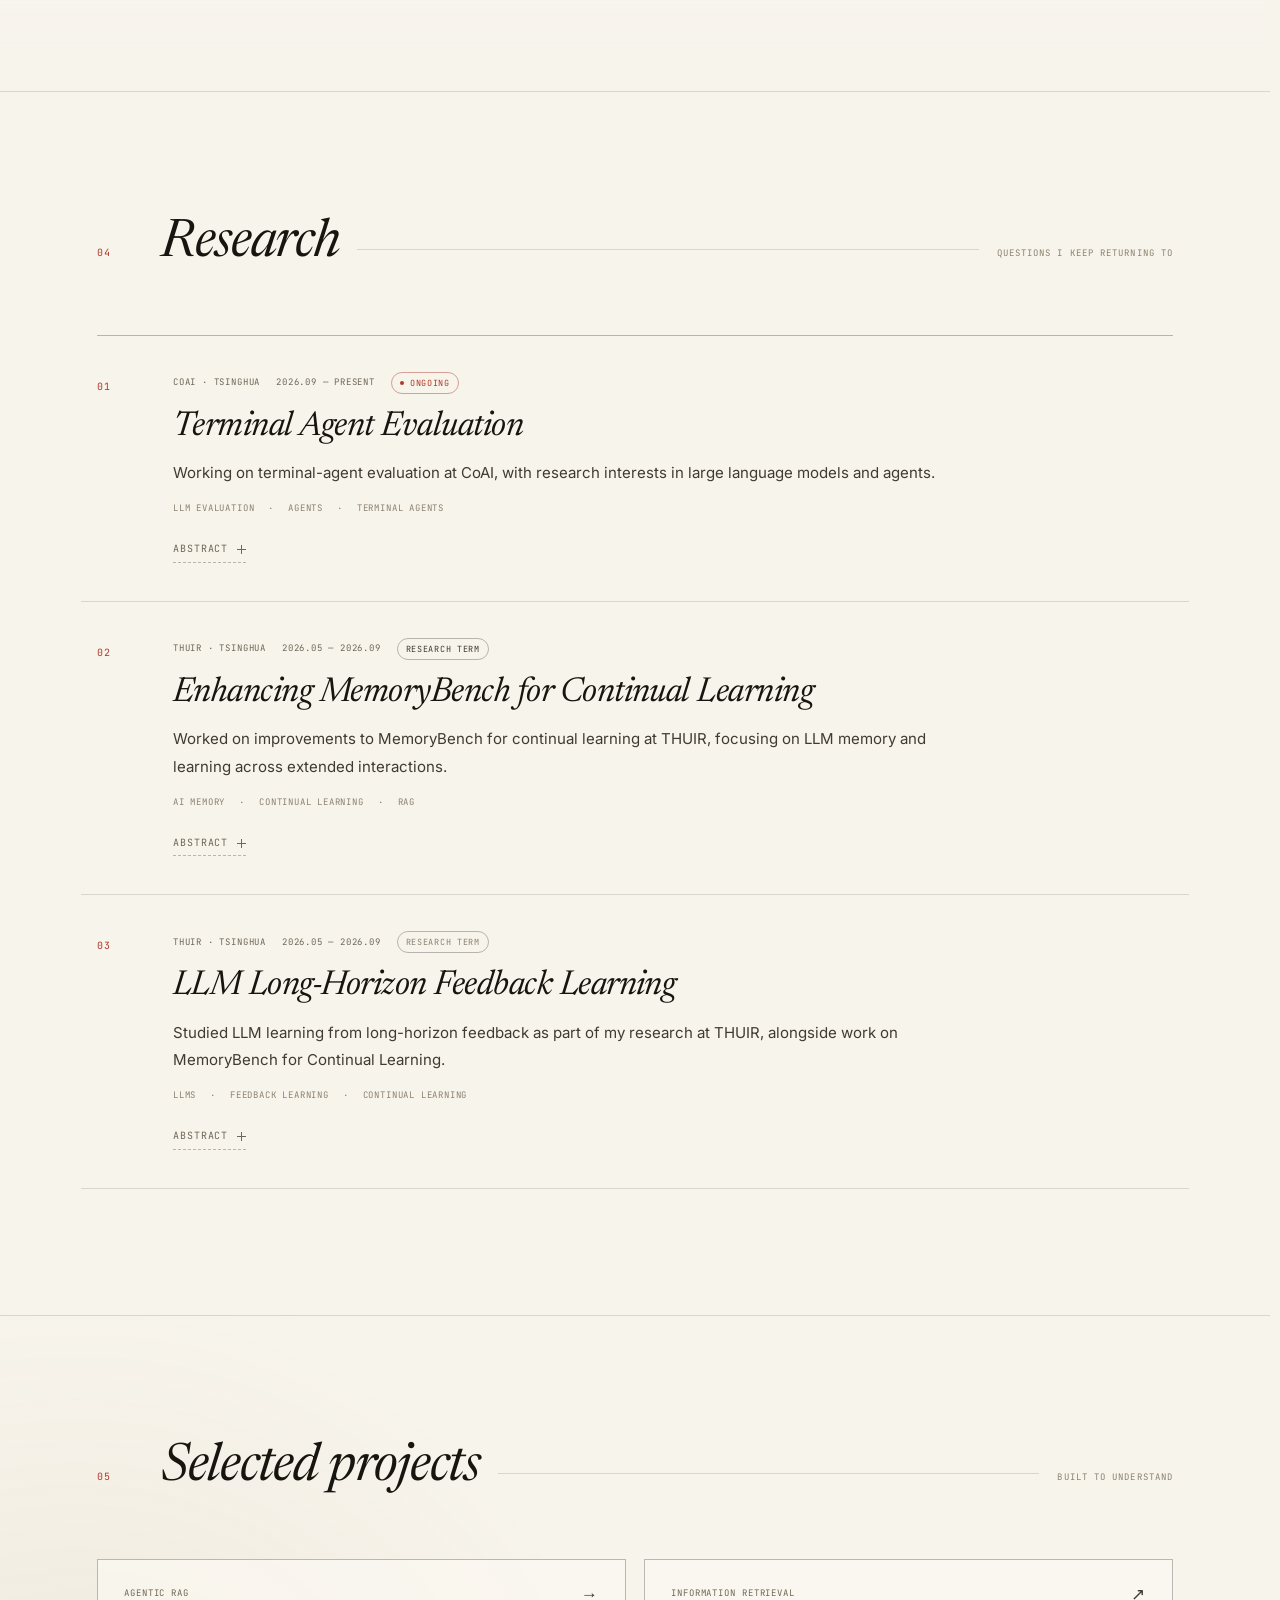
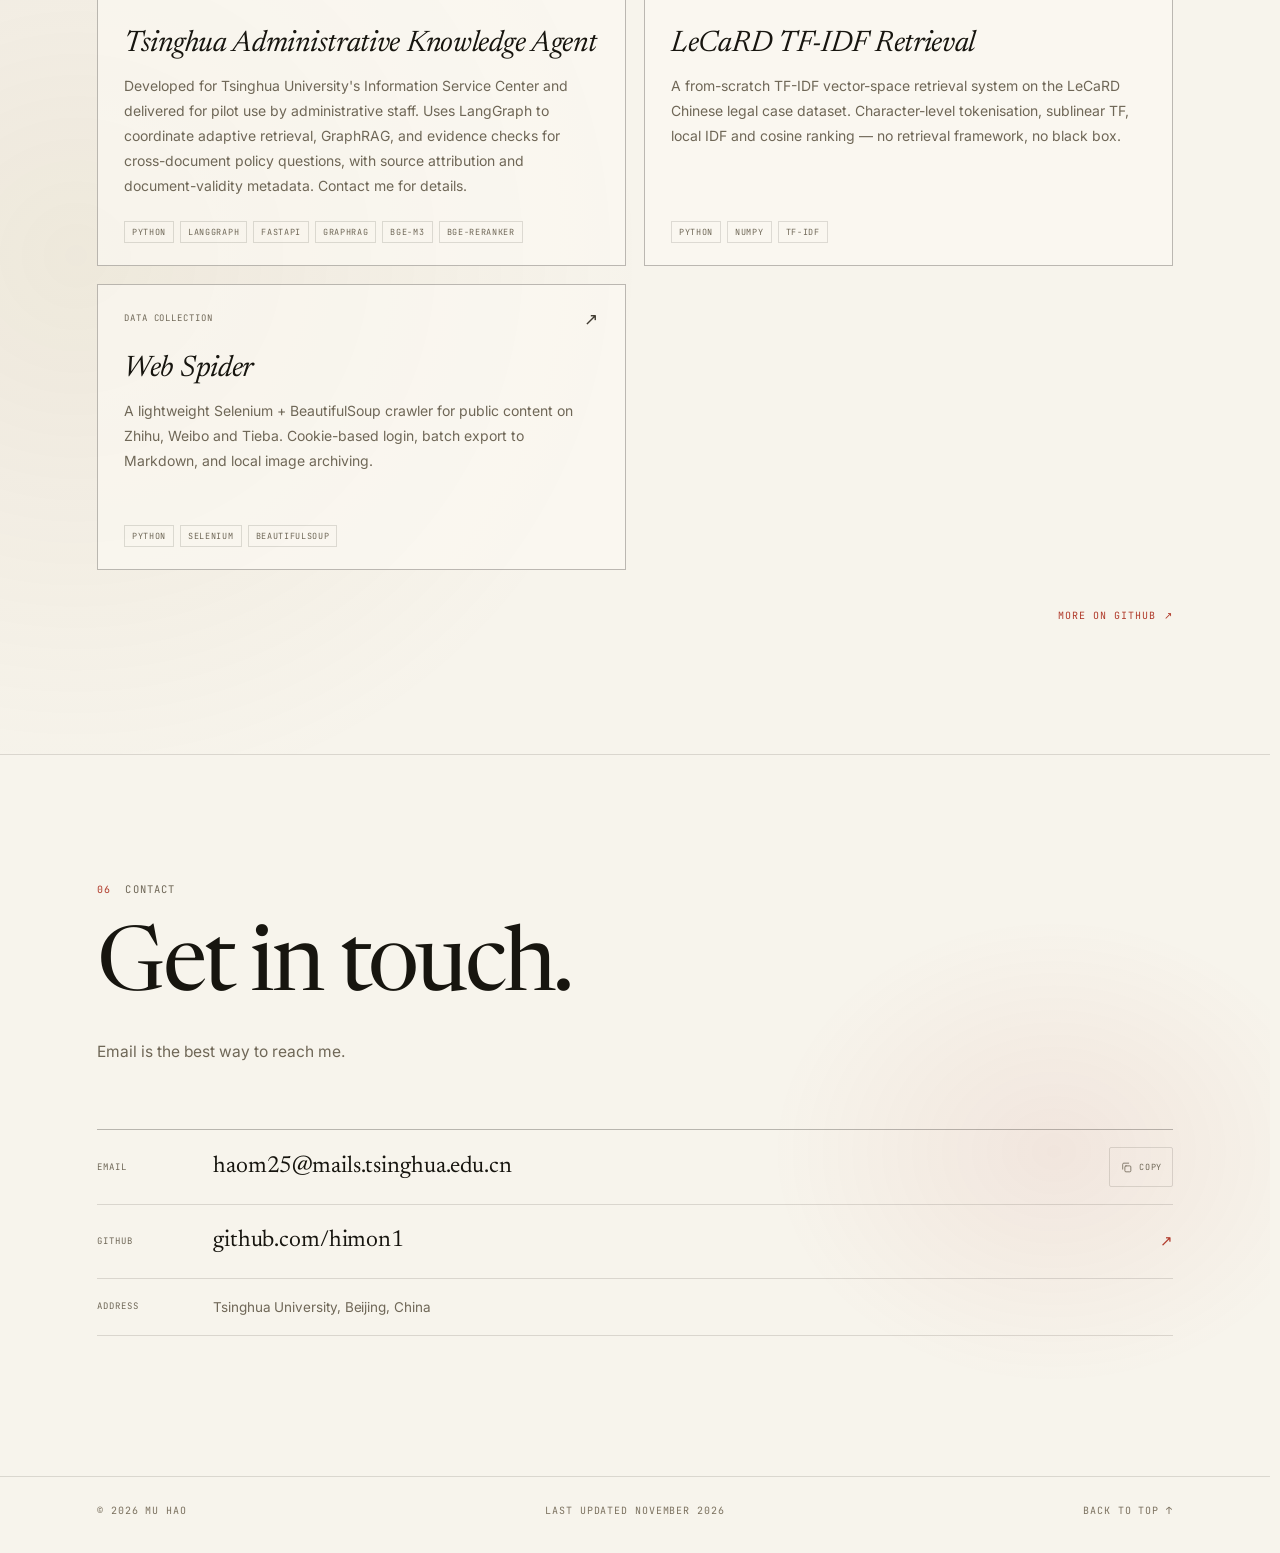
==== commit 83aef1a2: "Order research entries with current CoAI work first" ====
--- a/index.html
+++ b/index.html
@@ -373,6 +373,33 @@
             <span class="research-no">01</span>
             <div class="research-body">
               <div class="research-meta mono">
+                <span>CoAI · Tsinghua</span>
+                <span>2026.09 — Present</span>
+                <span class="pill pill-live"><span class="status-dot" aria-hidden="true"></span><span>Ongoing</span></span>
+              </div>
+              <h3>Terminal Agent Evaluation</h3>
+              <p>
+                <span>Working on terminal-agent evaluation at CoAI, with research interests in large language models and agents.</span>
+              </p>
+              <ul class="topic-list mono">
+                <li>LLM Evaluation</li><li>Agents</li><li>Terminal Agents</li>
+              </ul>
+
+              <details class="research-more">
+                <summary><span class="mono"><span>Abstract</span></span><span class="plus" aria-hidden="true"></span></summary>
+                <div class="details-body">
+                  <p>
+                    <span>I joined CoAI in September 2026. My current research concerns evaluating terminal agents; the broader research directions are LLM evaluation and agents.</span>
+                  </p>
+                </div>
+              </details>
+            </div>
+          </article>
+
+          <article class="research-item reveal" data-index="02">
+            <span class="research-no">02</span>
+            <div class="research-body">
+              <div class="research-meta mono">
                 <span>THUIR · Tsinghua</span>
                 <span>2026.05 — 2026.09</span>
                 <span class="pill"><span>Research term</span></span>
@@ -390,33 +417,6 @@
                 <div class="details-body">
                   <p>
                     <span>This project formed part of my research at THUIR from May to September 2026. The work focused on MemoryBench for Continual Learning, alongside research on LLMs, retrieval-augmented generation, and AI memory.</span>
-                  </p>
-                </div>
-              </details>
-            </div>
-          </article>
-
-          <article class="research-item reveal" data-index="02">
-            <span class="research-no">02</span>
-            <div class="research-body">
-              <div class="research-meta mono">
-                <span>CoAI · Tsinghua</span>
-                <span>2026.09 — Present</span>
-                <span class="pill pill-live"><span class="status-dot" aria-hidden="true"></span><span>Ongoing</span></span>
-              </div>
-              <h3>Terminal Agent Evaluation</h3>
-              <p>
-                <span>Working on terminal-agent evaluation at CoAI, with research interests in large language models and agents.</span>
-              </p>
-              <ul class="topic-list mono">
-                <li>LLM Evaluation</li><li>Agents</li><li>Terminal Agents</li>
-              </ul>
-
-              <details class="research-more">
-                <summary><span class="mono"><span>Abstract</span></span><span class="plus" aria-hidden="true"></span></summary>
-                <div class="details-body">
-                  <p>
-                    <span>I joined CoAI in September 2026. My current research concerns evaluating terminal agents; the broader research directions are LLM evaluation and agents.</span>
                   </p>
                 </div>
               </details>
